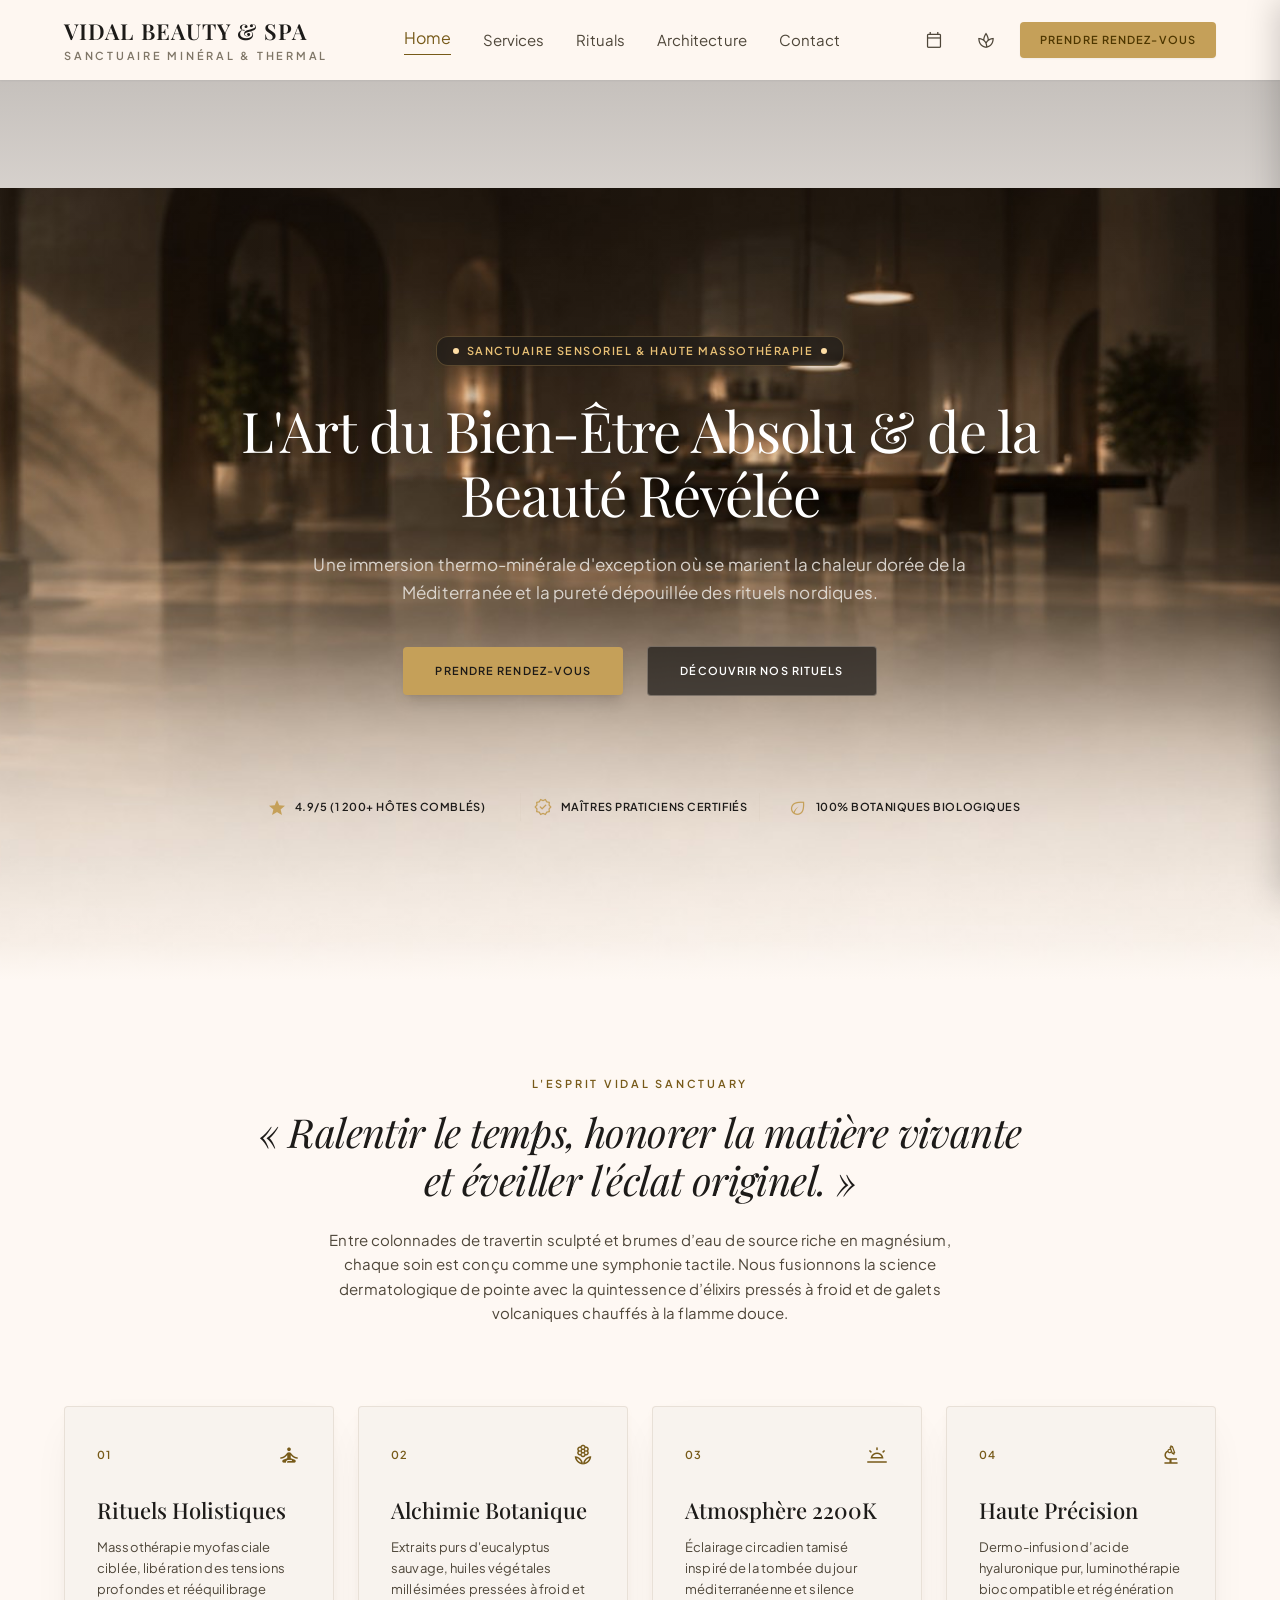
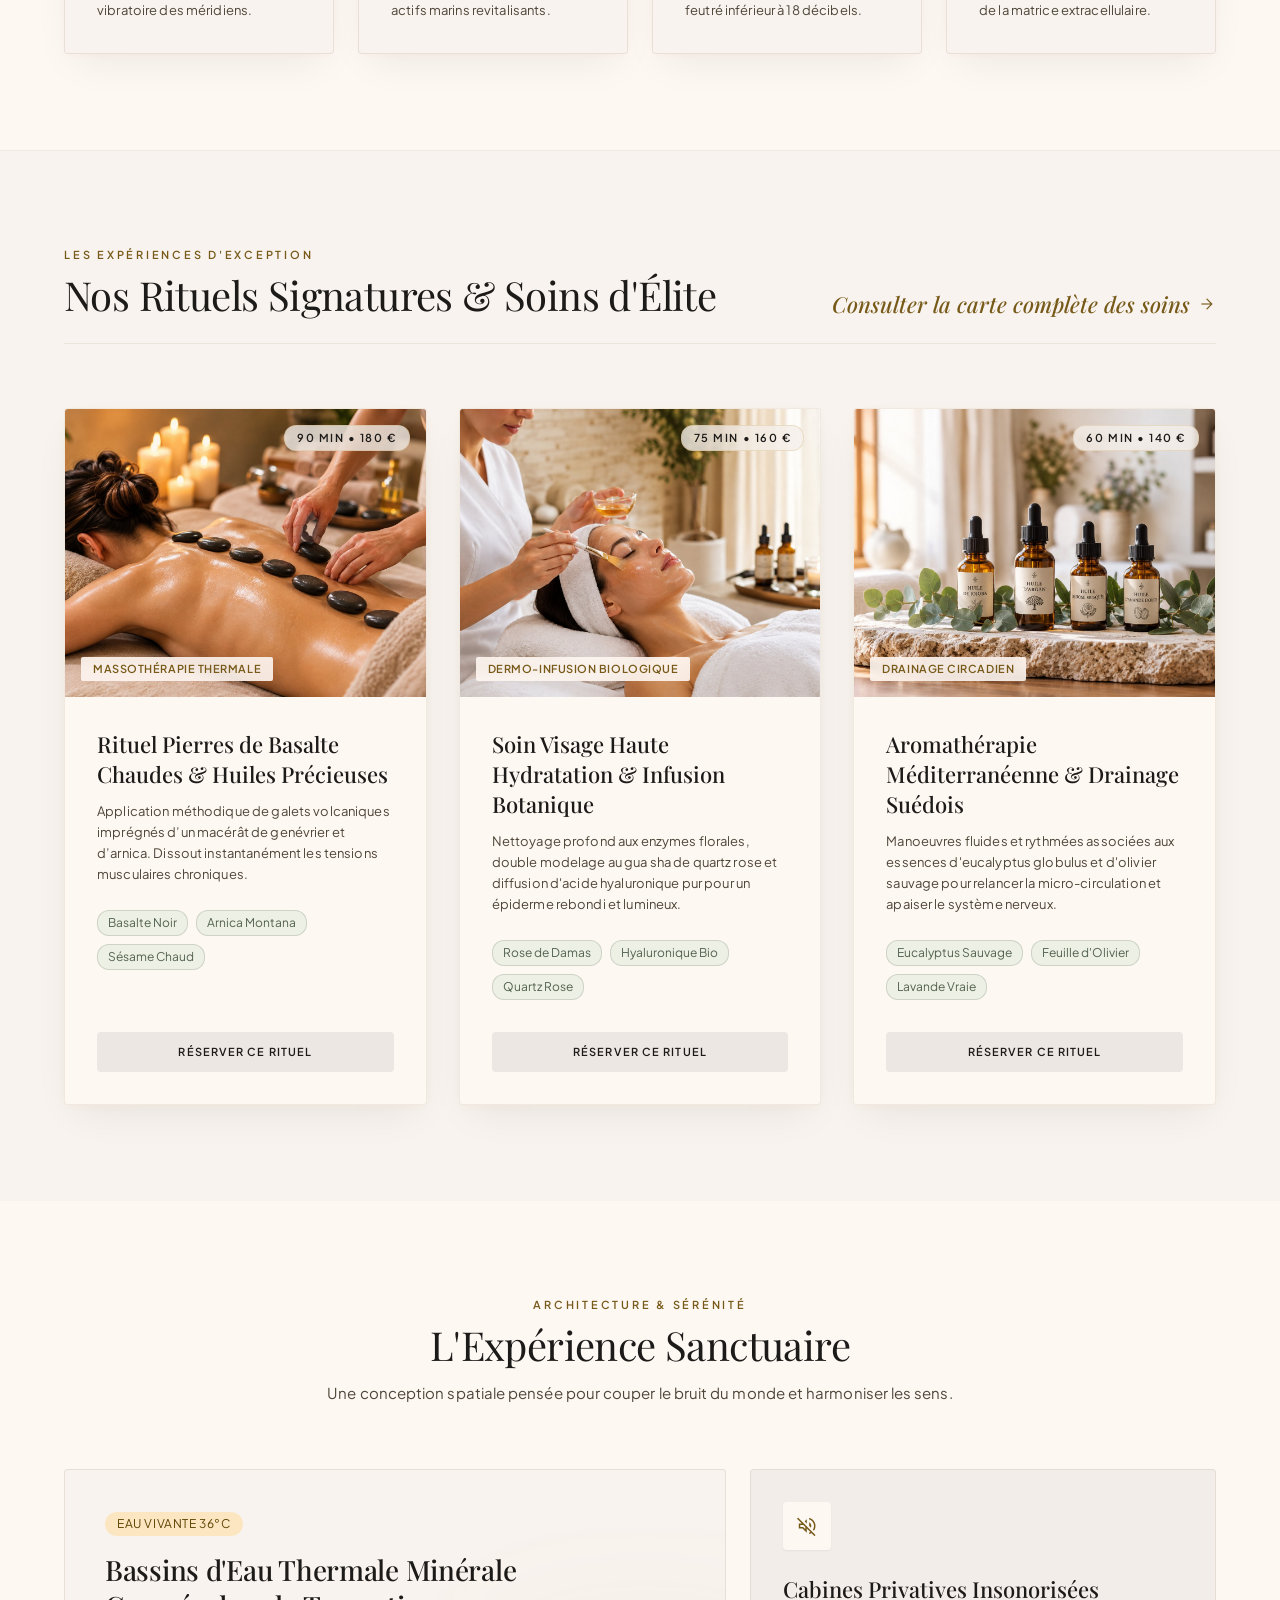
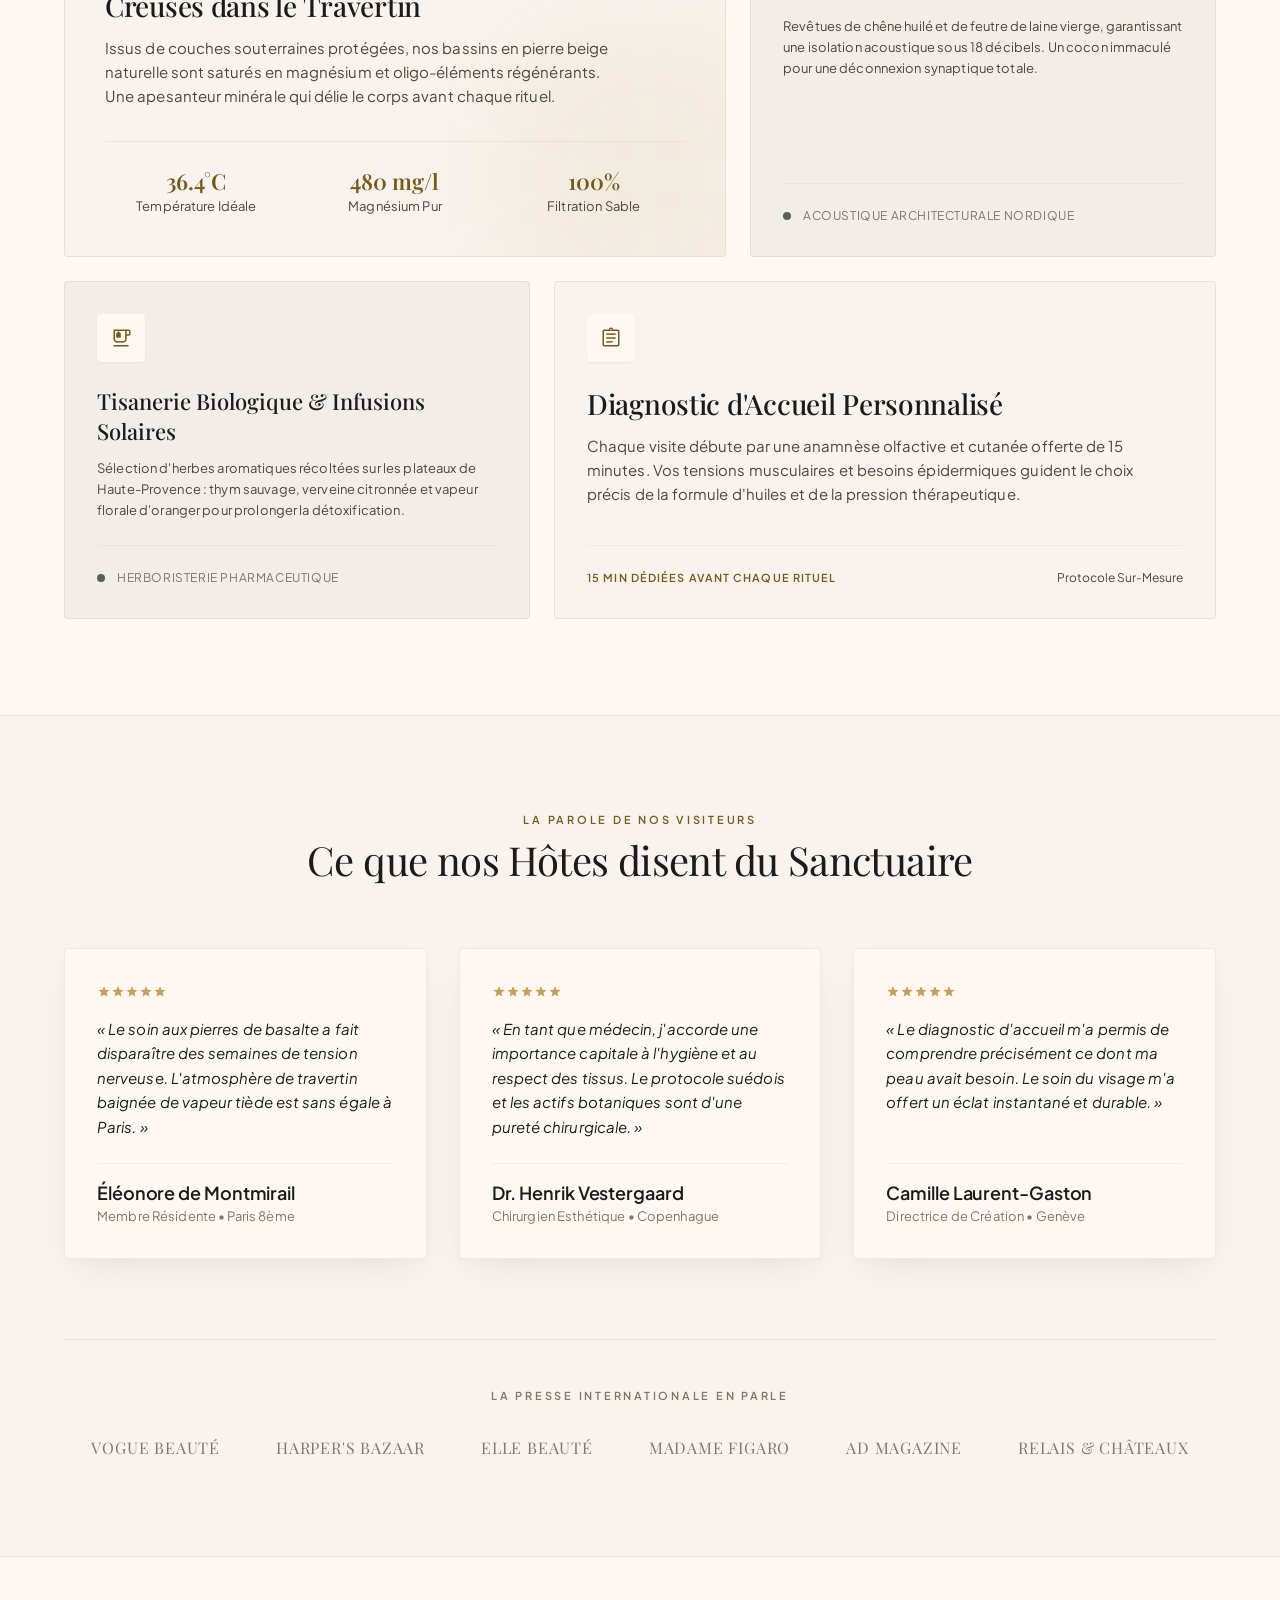
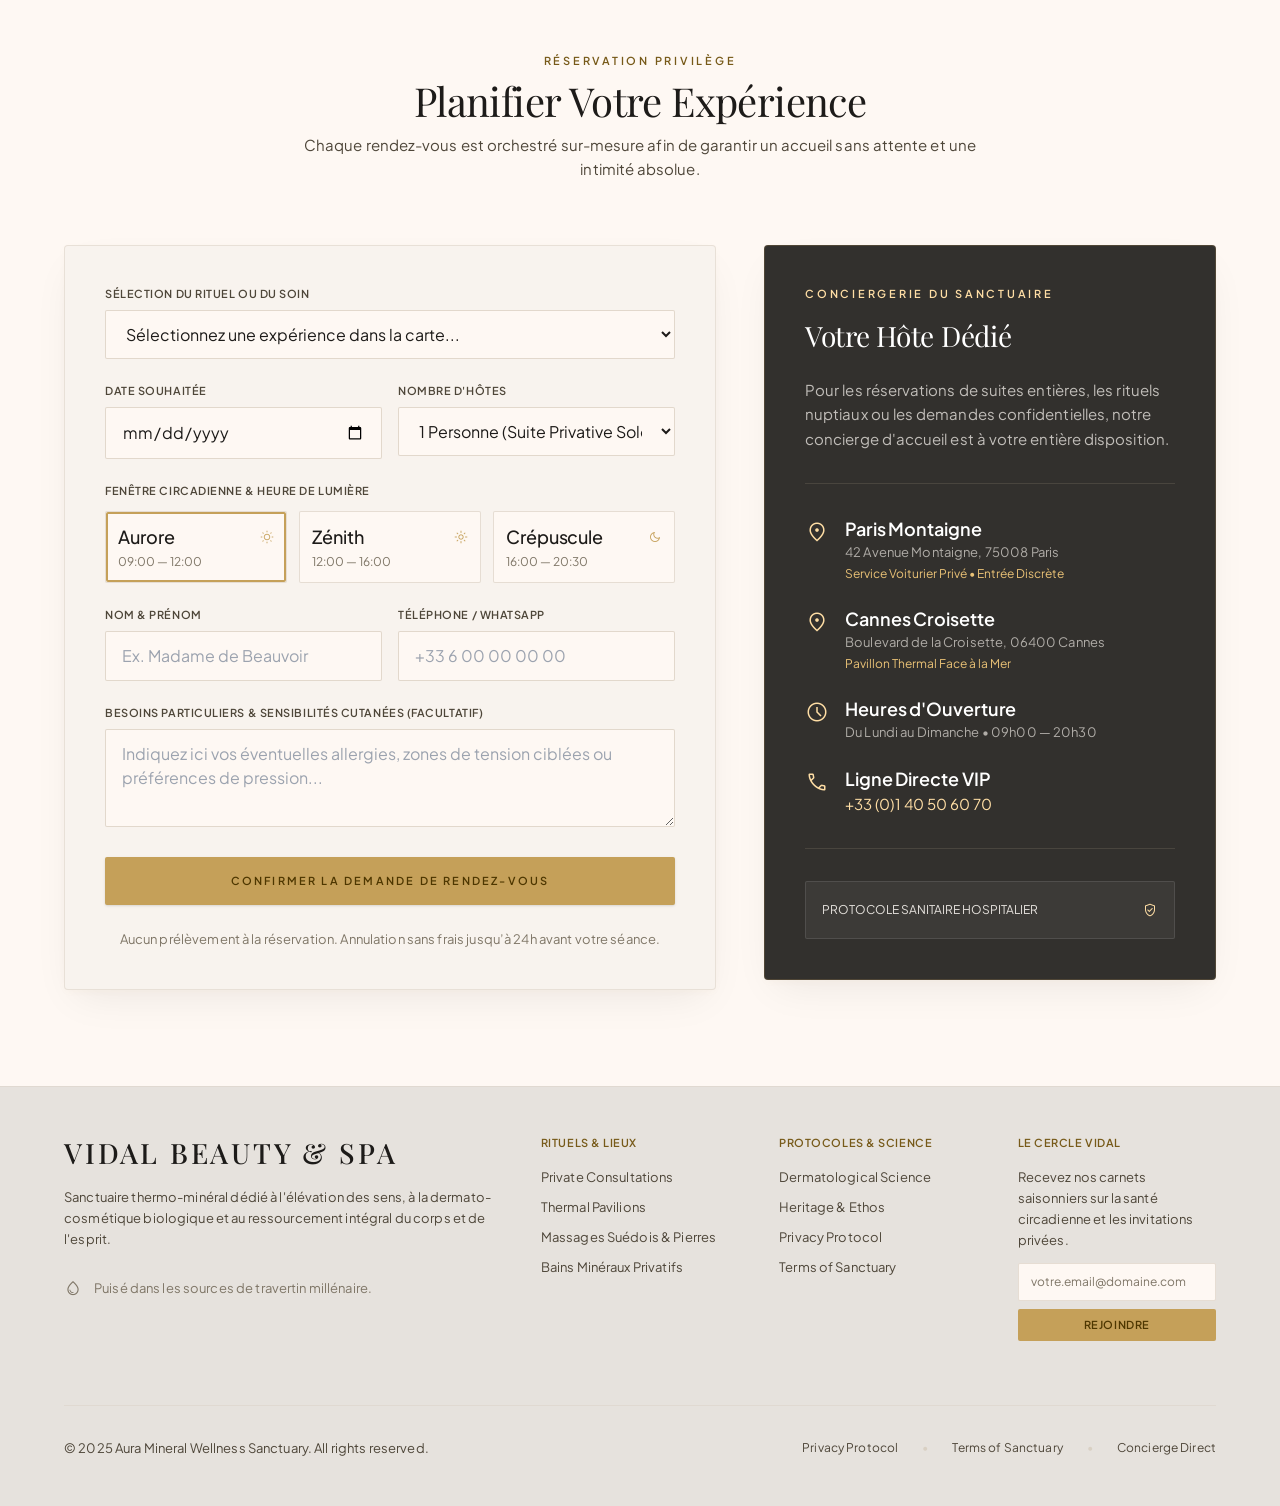
==== index.html @ 0fb448b3 "Fix mobile menu transparent background by unconstraining drawer and backdrop from header Co-authored" ====
<!DOCTYPE html>

<html class="scroll-smooth" lang="fr"><head>
<meta charset="utf-8"/>
<meta content="width=device-width, initial-scale=1.0" name="viewport"/>
<title>Vidal Beauty &amp; Spa | Sanctuaire Minéral &amp; Thermal</title>
<!-- Google Fonts: Playfair Display & Plus Jakarta Sans -->
<link href="https://fonts.googleapis.com" rel="preconnect"/>
<link crossorigin="" href="https://fonts.gstatic.com" rel="preconnect"/>
<link href="https://fonts.googleapis.com/css2?family=Playfair+Display:ital,wght@0,400;0,500;0,600;0,700;1,400;1,500&amp;family=Plus+Jakarta+Sans:wght@300;400;500;600;700&amp;display=swap" rel="stylesheet"/>
<!-- Material Symbols Outlined -->
<link href="https://fonts.googleapis.com/css2?family=Material+Symbols+Outlined:wght,FILL@100..700,0..1&amp;display=swap" rel="stylesheet"/>
<link href="https://fonts.googleapis.com/css2?family=Material+Symbols+Outlined:wght,FILL@100..700,0..1&amp;display=swap" rel="stylesheet"/>
<!-- Tailwind CSS with plugins -->


<style>
    .material-symbols-outlined {
      font-variation-settings: 'FILL' 0, 'wght' 300, 'GRAD' 0, 'opsz' 24;
      display: inline-block;
      vertical-align: middle;
      line-height: 1;
    }
    .frosted-glass {
      background: rgba(245, 240, 235, 0.78);
      backdrop-filter: blur(16px);
      -webkit-backdrop-filter: blur(16px);
      border: 1px solid rgba(197, 160, 89, 0.25);
    }
    .frosted-glass-dark {
      background: rgba(30, 27, 24, 0.72);
      backdrop-filter: blur(18px);
      -webkit-backdrop-filter: blur(18px);
      border: 1px solid rgba(197, 160, 89, 0.22);
    }
    .ambient-halo {
      box-shadow: 0 16px 40px -12px rgba(28, 25, 23, 0.08), 0 2px 8px -2px rgba(197, 160, 89, 0.06);
    }
    .brass-inset {
      box-shadow: inset 0 1px 0 0 rgba(255, 255, 255, 0.6);
    }
      
      
  
    /* Mobile Drawer & Backdrop */
    #menuBackdrop {
      display: none;
      position: fixed;
      top: 0;
      left: 0;
      width: 100vw;
      height: 100vh;
      height: 100dvh;
      background-color: rgba(255, 255, 255, 0.85) !important;
      backdrop-filter: blur(6px);
      -webkit-backdrop-filter: blur(6px);
      z-index: 9998;
      opacity: 0;
      transition: opacity 0.3s ease;
      pointer-events: none;
    }
    #menuBackdrop.active {
      opacity: 1;
      pointer-events: auto;
    }
    #menuDrawer {
      display: flex;
      flex-direction: column;
      position: fixed;
      top: 0;
      right: 0;
      width: 70vw;
      min-width: 260px;
      max-width: 340px;
      height: 100vh;
      height: 100dvh;
      background-color: #ffffff !important;
      background: #ffffff !important;
      z-index: 9999;
      box-shadow: -4px 0 30px rgba(0, 0, 0, 0.18);
      transform: translateX(100%);
      transition: transform 0.3s cubic-bezier(0.16, 1, 0.3, 1);
      overflow-y: auto;
      -webkit-overflow-scrolling: touch;
    }
    #menuDrawer.active {
      transform: translateX(0);
    }
    @media (max-width: 767px) {
      .mobile-only-menu {
        display: inline-flex !important;
      }
      header {
        background-color: #ffffff !important;
        background: #ffffff !important;
      }
    }
    @media (min-width: 768px) {
      .mobile-only-menu {
        display: none !important;
      }
      .hero-shift {
        transform: translateY(12%) scale(1.12);
        transform-origin: center top;
      }
    }

</style>
<link rel="stylesheet" href="styles.css">
<link rel="icon" type="image/svg+xml" href="favicon.svg">
<link rel="shortcut icon" href="favicon.ico">
</head>
<body class="bg-background text-on-surface antialiased font-body-md selection:bg-primary-container selection:text-on-primary-container">
<!-- ========================================================
       TOP NAVIGATION BAR (FLOATING GLASS HEADER)
  ======================================================== -->
<header class="relative w-full z-50 transition-all duration-300 backdrop-blur-md bg-surface/80 dark:bg-inverse-surface/80 shadow-sm">
<div class="flex justify-between items-center max-w-7xl mx-auto px-margin-mobile md:px-margin-tablet lg:px-margin py-space-md">


<!-- Brand Logo Anchor -->
<a class="flex flex-col group text-left" href="index.html">
<span class="font-headline-sm text-headline-sm tracking-wider uppercase text-on-surface dark:text-inverse-on-surface font-semibold group-hover:text-primary transition-colors">
          VIDAL BEAUTY &amp; SPA
        </span>
<span class="font-label-caps text-label-caps tracking-[0.25em] text-outline text-[9px] uppercase mt-0.5">
          SANCTUAIRE MINÉRAL &amp; THERMAL
        </span>
</a>
<!-- Desktop Navigation Links -->
<nav class="hidden md:flex items-center space-x-8">
<a class="text-primary dark:text-primary-fixed-dim border-b border-primary dark:border-primary-fixed-dim pb-1 font-title-md transition-colors duration-200" href="index.html">
          Home
        </a>
<a class="text-on-surface-variant dark:text-surface-variant hover:text-primary dark:hover:text-primary-fixed-dim font-body-md text-body-md transition-colors duration-200" href="services.html">
          Services
        </a>
<a class="text-on-surface-variant dark:text-surface-variant hover:text-primary dark:hover:text-primary-fixed-dim font-body-md text-body-md transition-colors duration-200" href="#rituels">
          Rituals
        </a>
<a class="text-on-surface-variant dark:text-surface-variant hover:text-primary dark:hover:text-primary-fixed-dim font-body-md text-body-md transition-colors duration-200" href="#architecture">
          Architecture
        </a>
<a class="text-on-surface-variant dark:text-surface-variant hover:text-primary dark:hover:text-primary-fixed-dim font-body-md text-body-md transition-colors duration-200" href="contact.html">
          Contact
        </a>
</nav>
<!-- Trailing Action Icons & Primary CTA -->
<div class="flex items-center space-x-4">
<a aria-label="Calendrier des disponibilités" class="hidden sm:inline-flex items-center justify-center p-2 rounded-lg text-on-surface-variant hover:text-primary hover:bg-surface-variant/50 transition-colors" href="#booking">
<span class="material-symbols-outlined text-[20px]">calendar_today</span>
</a>
<a aria-label="Nos soins de spa" class="hidden sm:inline-flex items-center justify-center p-2 rounded-lg text-on-surface-variant hover:text-primary hover:bg-surface-variant/50 transition-colors" href="#rituels">
<span class="material-symbols-outlined text-[20px]">spa</span>
</a>
<button id="menuBtn" type="button" class="mobile-only-menu inline-flex items-center justify-center p-2 rounded-lg text-primary hover:bg-stone-100 transition-colors cursor-pointer" aria-label="Ouvrir le menu">
  <svg xmlns="http://www.w3.org/2000/svg" width="24" height="24" viewBox="0 0 24 24" fill="none" stroke="currentColor" stroke-width="2" stroke-linecap="round" stroke-linejoin="round"><line x1="3" y1="12" x2="21" y2="12"/><line x1="3" y1="6" x2="21" y2="6"/><line x1="3" y1="18" x2="21" y2="18"/></svg>
</button>
  <a class="hidden sm:inline-flex items-center justify-center bg-primary-container hover:bg-[#b89045] text-on-primary-container font-label-caps text-label-caps px-5 py-2.5 rounded-lg transition-all duration-300 shadow-sm hover:shadow hover:scale-[1.01] tracking-widest uppercase" href="#booking">
          PRENDRE RENDEZ-VOUS
        </a>
</div>
</div>
<!-- Mobile Navigation -->

</header>
<!-- ========================================================
       HERO SECTION (FULL BLEED / 100vh / TRAVERTINE SANCTUARY)
  ======================================================== -->
<section class="relative w-full min-h-screen flex items-center justify-center overflow-hidden pt-24 pb-16">
<!-- Hero Background Image Asset -->
<div class="absolute inset-0 z-0">
<img alt="Sanctuaire thermal minéral Vidal Beauty &amp; Spa avec bain de travertin baigné de vapeur et table de massage" class="w-full h-full object-cover transition-transform duration-1000 ease-out hero-shift" src="./assets/hero.jpg"/>
<!-- Deep warm editorial vignette & atmosphere overlay -->
<div class="absolute inset-0" style="background-image: linear-gradient(to bottom, rgba(29,27,25,0.25) 0%, rgba(29,27,25,0.08) 28%, rgba(29,27,25,0) 48%);"></div>
<div class="absolute inset-0" style="background-image: linear-gradient(to top, #fef8f3 0%, rgba(254,248,243,0.30) 4%, rgba(254,248,243,0) 14%);"></div>
</div>
<!-- Centered Hero Content -->
<div class="relative z-10 max-w-5xl mx-auto px-margin-mobile md:px-margin-tablet text-center text-inverse-on-surface mt-10 md:mt-16">
<!-- Curated Pill Badge -->
<div class="inline-flex items-center gap-2 px-4 py-1.5 rounded-full frosted-glass-dark border border-primary-container/30 mb-8 animate-fade-in shadow-sm">
<span class="w-1.5 h-1.5 rounded-full bg-primary-fixed animate-pulse"></span>
<span class="font-label-caps text-label-caps tracking-[0.22em] text-primary-fixed-dim uppercase text-[10px] md:text-label-caps">
          SANCTUAIRE SENSORIEL &amp; HAUTE MASSOTHÉRAPIE
        </span>
<span class="w-1.5 h-1.5 rounded-full bg-primary-fixed animate-pulse"></span>
</div>
<!-- Headline in high-contrast editorial serif -->
<h1 class="font-display-hero-mobile md:font-display-hero text-display-hero-mobile md:text-display-hero text-surface-container-lowest font-normal tracking-tight max-w-4xl mx-auto mb-6 leading-tight drop-shadow-sm">
        L'Art du Bien-Être Absolu &amp; de la Beauté Révélée
      </h1>
<!-- Refined Subtitle -->
<p class="font-body-md md:font-body-lg text-body-md md:text-body-lg text-surface-variant/90 max-w-2xl mx-auto mb-10 font-light leading-relaxed">
        Une immersion thermo-minérale d'exception où se marient la chaleur dorée de la Méditerranée et la pureté dépouillée des rituels nordiques.
      </p>
<!-- Dual Action Triggers -->
<div class="flex flex-col sm:flex-row items-center justify-center gap-4 sm:gap-6 mb-16">
<a class="w-full sm:w-auto inline-flex items-center justify-center bg-primary-container hover:bg-[#b89045] text-[#1c1917] font-label-caps text-label-caps px-8 py-4 rounded-lg tracking-widest uppercase transition-all duration-300 shadow-lg hover:shadow-xl hover:-translate-y-0.5" href="#booking">
          PRENDRE RENDEZ-VOUS
        </a>
<a class="w-full sm:w-auto inline-flex items-center justify-center frosted-glass-dark hover:bg-surface/20 text-surface-container-lowest font-label-caps text-label-caps px-8 py-4 rounded-lg tracking-widest uppercase border border-outline-variant/40 hover:border-primary-fixed-dim transition-all duration-300 backdrop-blur-md" href="#rituels">
          DÉCOUVRIR NOS RITUELS
        </a>
</div>
<!-- Trust / Prestige Accolades Row -->
<div class="pt-8 border-t border-outline-variant/20 max-w-3xl mx-auto grid grid-cols-1 md:grid-cols-3 gap-6 text-center">
<div class="flex items-center justify-center gap-2">
<span class="material-symbols-outlined text-primary-container text-xl" style="font-variation-settings: 'FILL' 1;">star</span>
<span class="font-label-caps text-label-caps text-on-surface tracking-wider">
            4.9/5 (1 200+ HÔTES COMBLÉS)
          </span>
</div>
<div class="flex items-center justify-center gap-2 border-y md:border-y-0 md:border-x border-outline-variant/20 py-2 md:py-0">
<span class="material-symbols-outlined text-primary-container text-xl">verified</span>
<span class="font-label-caps text-label-caps text-on-surface tracking-wider">
            MAÎTRES PRATICIENS CERTIFIÉS
          </span>
</div>
<div class="flex items-center justify-center gap-2">
<span class="material-symbols-outlined text-primary-container text-xl">eco</span>
<span class="font-label-caps text-label-caps text-on-surface tracking-wider">
            100% BOTANIQUES BIOLOGIQUES
          </span>
</div>
</div>
</div>
</section>
<!-- ========================================================
       SECTION 1: NARRATIVE & ARCHITECTURAL PILLARS
  ======================================================== -->
<section class="py-24 bg-surface relative z-10 border-b border-outline-variant/30">
<div class="max-w-7xl mx-auto px-margin-mobile md:px-margin-tablet lg:px-margin">
<!-- Philosophy Statement -->
<div class="max-w-3xl mx-auto text-center mb-20">
<span class="font-label-caps text-label-caps text-primary tracking-[0.25em] uppercase mb-4 block">
          L'ESPRIT VIDAL SANCTUARY
        </span>
<blockquote class="font-headline-md md:font-headline-lg text-headline-md md:text-headline-lg text-on-surface font-normal italic mb-6 leading-snug">
          « Ralentir le temps, honorer la matière vivante et éveiller l'éclat originel. »
        </blockquote>
<p class="font-body-md text-body-md text-on-surface-variant max-w-2xl mx-auto leading-relaxed">
          Entre colonnades de travertin sculpté et brumes d’eau de source riche en magnésium, chaque soin est conçu comme une symphonie tactile. Nous fusionnons la science dermatologique de pointe avec la quintessence d’élixirs pressés à froid et de galets volcaniques chauffés à la flamme douce.
        </p>
</div>
<!-- 4 Architectural Value Pillar Cards -->
<div class="grid grid-cols-1 md:grid-cols-2 lg:grid-cols-4 gap-6">
<!-- Pillar 01 -->
<div class="bg-surface-container-low p-8 rounded-lg border border-outline-variant/40 hover:border-primary-container/60 transition-all duration-300 ambient-halo">
<div class="flex items-center justify-between mb-6">
<span class="font-label-caps text-label-caps text-primary font-semibold tracking-widest">01</span>
<span class="material-symbols-outlined text-primary text-2xl">self_improvement</span>
</div>
<h3 class="font-headline-sm text-headline-sm text-on-surface mb-3 font-medium">
            Rituels Holistiques
          </h3>
<p class="font-body-sm text-body-sm text-on-surface-variant leading-relaxed">
            Massothérapie myofasciale ciblée, libération des tensions profondes et rééquilibrage vibratoire des méridiens.
          </p>
</div>
<!-- Pillar 02 -->
<div class="bg-surface-container-low p-8 rounded-lg border border-outline-variant/40 hover:border-primary-container/60 transition-all duration-300 ambient-halo">
<div class="flex items-center justify-between mb-6">
<span class="font-label-caps text-label-caps text-primary font-semibold tracking-widest">02</span>
<span class="material-symbols-outlined text-primary text-2xl">local_florist</span>
</div>
<h3 class="font-headline-sm text-headline-sm text-on-surface mb-3 font-medium">
            Alchimie Botanique
          </h3>
<p class="font-body-sm text-body-sm text-on-surface-variant leading-relaxed">
            Extraits purs d'eucalyptus sauvage, huiles végétales millésimées pressées à froid et actifs marins revitalisants.
          </p>
</div>
<!-- Pillar 03 -->
<div class="bg-surface-container-low p-8 rounded-lg border border-outline-variant/40 hover:border-primary-container/60 transition-all duration-300 ambient-halo">
<div class="flex items-center justify-between mb-6">
<span class="font-label-caps text-label-caps text-primary font-semibold tracking-widest">03</span>
<span class="material-symbols-outlined text-primary text-2xl">wb_twilight</span>
</div>
<h3 class="font-headline-sm text-headline-sm text-on-surface mb-3 font-medium">
            Atmosphère 2200K
          </h3>
<p class="font-body-sm text-body-sm text-on-surface-variant leading-relaxed">
            Éclairage circadien tamisé inspiré de la tombée du jour méditerranéenne et silence feutré inférieur à 18 décibels.
          </p>
</div>
<!-- Pillar 04 -->
<div class="bg-surface-container-low p-8 rounded-lg border border-outline-variant/40 hover:border-primary-container/60 transition-all duration-300 ambient-halo">
<div class="flex items-center justify-between mb-6">
<span class="font-label-caps text-label-caps text-primary font-semibold tracking-widest">04</span>
<span class="material-symbols-outlined text-primary text-2xl">biotech</span>
</div>
<h3 class="font-headline-sm text-headline-sm text-on-surface mb-3 font-medium">
            Haute Précision
          </h3>
<p class="font-body-sm text-body-sm text-on-surface-variant leading-relaxed">
            Dermo-infusion d’acide hyaluronique pur, luminothérapie biocompatible et régénération de la matrice extracellulaire.
          </p>
</div>
</div>
</div>
</section>
<!-- ========================================================
       SECTION 2: SIGNATURE OFFERINGS SHOWCASE (3 CARDS)
  ======================================================== -->
<section class="py-24 bg-surface-container-low relative" id="rituels">
<div class="max-w-7xl mx-auto px-margin-mobile md:px-margin-tablet lg:px-margin">
<!-- Section Header with Editorial Flair -->
<div class="flex flex-col md:flex-row md:items-end justify-between mb-16 pb-6 border-b border-outline-variant/30">
<div>
<span class="font-label-caps text-label-caps text-primary tracking-[0.25em] uppercase mb-2 block">
            LES EXPÉRIENCES D'EXCEPTION
          </span>
<h2 class="font-headline-lg-mobile md:font-headline-lg text-headline-lg-mobile md:text-headline-lg text-on-surface font-normal">
            Nos Rituels Signatures &amp; Soins d'Élite
          </h2>
</div>
<div class="mt-4 md:mt-0">
<a class="inline-flex items-center gap-2 font-headline-sm text-headline-sm italic text-primary hover:text-on-primary-fixed-variant transition-colors group" href="services.html">
<span>Consulter la carte complète des soins</span>
<span class="material-symbols-outlined text-lg group-hover:translate-x-1 transition-transform">arrow_forward</span>
</a>
</div>
</div>
<!-- 3 Elegant Treatment Cards Grid -->
<div class="grid grid-cols-1 lg:grid-cols-3 gap-8">
<!-- Card 1: Basalt Stones Ritual -->
<article class="bg-surface rounded-lg overflow-hidden border border-outline-variant/30 hover:border-primary-container/60 transition-all duration-300 group ambient-halo flex flex-col">
<div class="relative h-72 overflow-hidden">
<img alt="Massage thérapeutique aux pierres chaudes de basalte posées le long de la colonne vertébrale" class="w-full h-full object-cover group-hover:scale-105 transition-transform duration-700" src="./assets/stones_6f4969cb.jpg"/>
<div class="absolute top-4 right-4 frosted-glass px-3 py-1 rounded-full text-on-surface text-label-caps font-label-caps">
              90 MIN • 180 €
            </div>
<div class="absolute bottom-4 left-4 bg-surface/90 backdrop-blur-sm px-3 py-1 rounded text-primary text-label-caps font-label-caps tracking-wider uppercase">
              MASSOTHÉRAPIE THERMALE
            </div>
</div>
<div class="p-8 flex-1 flex flex-col justify-between">
<div>
<h3 class="font-headline-sm text-headline-sm text-on-surface mb-3 group-hover:text-primary transition-colors">
                Rituel Pierres de Basalte Chaudes &amp; Huiles Précieuses
              </h3>
<p class="font-body-sm text-body-sm text-on-surface-variant mb-6 leading-relaxed">
                Application méthodique de galets volcaniques imprégnés d’un macérât de genévrier et d’arnica. Dissout instantanément les tensions musculaires chroniques.
              </p>
<!-- Botanical Ingredients Tags -->
<div class="flex flex-wrap gap-2 mb-8">
<span class="text-xs px-2.5 py-1 rounded-full bg-secondary-container/40 text-secondary border border-secondary/20">
                  Basalte Noir
                </span>
<span class="text-xs px-2.5 py-1 rounded-full bg-secondary-container/40 text-secondary border border-secondary/20">
                  Arnica Montana
                </span>
<span class="text-xs px-2.5 py-1 rounded-full bg-secondary-container/40 text-secondary border border-secondary/20">
                  Sésame Chaud
                </span>
</div>
</div>
<a class="w-full text-center py-3 px-4 rounded-lg bg-surface-container-high hover:bg-primary-container hover:text-on-primary-container text-on-surface font-label-caps text-label-caps tracking-widest uppercase transition-all duration-200" href="#booking">
              RÉSERVER CE RITUEL
            </a>
</div>
</article>
<!-- Card 2: Botanical Facial -->
<article class="bg-surface rounded-lg overflow-hidden border border-outline-variant/30 hover:border-primary-container/60 transition-all duration-300 group ambient-halo flex flex-col">
<div class="relative h-72 overflow-hidden">
<img alt="Soin du visage haute hydratation avec application d'élixir botanique à la pipette en cabine de soin" class="w-full h-full object-cover group-hover:scale-105 transition-transform duration-700" src="./assets/massage_cf6fe799.jpg"/>
<div class="absolute top-4 right-4 frosted-glass px-3 py-1 rounded-full text-on-surface text-label-caps font-label-caps">
              75 MIN • 160 €
            </div>
<div class="absolute bottom-4 left-4 bg-surface/90 backdrop-blur-sm px-3 py-1 rounded text-primary text-label-caps font-label-caps tracking-wider uppercase">
              DERMO-INFUSION BIOLOGIQUE
            </div>
</div>
<div class="p-8 flex-1 flex flex-col justify-between">
<div>
<h3 class="font-headline-sm text-headline-sm text-on-surface mb-3 group-hover:text-primary transition-colors">
                Soin Visage Haute Hydratation &amp; Infusion Botanique
              </h3>
<p class="font-body-sm text-body-sm text-on-surface-variant mb-6 leading-relaxed">
                Nettoyage profond aux enzymes florales, double modelage au gua sha de quartz rose et diffusion d'acide hyaluronique pur pour un épiderme rebondi et lumineux.
              </p>
<!-- Botanical Ingredients Tags -->
<div class="flex flex-wrap gap-2 mb-8">
<span class="text-xs px-2.5 py-1 rounded-full bg-secondary-container/40 text-secondary border border-secondary/20">
                  Rose de Damas
                </span>
<span class="text-xs px-2.5 py-1 rounded-full bg-secondary-container/40 text-secondary border border-secondary/20">
                  Hyaluronique Bio
                </span>
<span class="text-xs px-2.5 py-1 rounded-full bg-secondary-container/40 text-secondary border border-secondary/20">
                  Quartz Rose
                </span>
</div>
</div>
<a class="w-full text-center py-3 px-4 rounded-lg bg-surface-container-high hover:bg-primary-container hover:text-on-primary-container text-on-surface font-label-caps text-label-caps tracking-widest uppercase transition-all duration-200" href="#booking">
              RÉSERVER CE RITUEL
            </a>
</div>
</article>
<!-- Card 3: Aromatherapy Swedish -->
<article class="bg-surface rounded-lg overflow-hidden border border-outline-variant/30 hover:border-primary-container/60 transition-all duration-300 group ambient-halo flex flex-col">
<div class="relative h-72 overflow-hidden">
<img alt="Flacons en verre ambré d'élixirs d'olive et d'eucalyptus sauvage posés sur un bloc de travertin brut" class="w-full h-full object-cover group-hover:scale-105 transition-transform duration-700" src="./assets/oil_elixir.jpg"/>
<div class="absolute top-4 right-4 frosted-glass px-3 py-1 rounded-full text-on-surface text-label-caps font-label-caps">
              60 MIN • 140 €
            </div>
<div class="absolute bottom-4 left-4 bg-surface/90 backdrop-blur-sm px-3 py-1 rounded text-primary text-label-caps font-label-caps tracking-wider uppercase">
              DRAINAGE CIRCADIEN
            </div>
</div>
<div class="p-8 flex-1 flex flex-col justify-between">
<div>
<h3 class="font-headline-sm text-headline-sm text-on-surface mb-3 group-hover:text-primary transition-colors">
                Aromathérapie Méditerranéenne &amp; Drainage Suédois
              </h3>
<p class="font-body-sm text-body-sm text-on-surface-variant mb-6 leading-relaxed">
                Manoeuvres fluides et rythmées associées aux essences d'eucalyptus globulus et d'olivier sauvage pour relancer la micro-circulation et apaiser le système nerveux.
              </p>
<!-- Botanical Ingredients Tags -->
<div class="flex flex-wrap gap-2 mb-8">
<span class="text-xs px-2.5 py-1 rounded-full bg-secondary-container/40 text-secondary border border-secondary/20">
                  Eucalyptus Sauvage
                </span>
<span class="text-xs px-2.5 py-1 rounded-full bg-secondary-container/40 text-secondary border border-secondary/20">
                  Feuille d'Olivier
                </span>
<span class="text-xs px-2.5 py-1 rounded-full bg-secondary-container/40 text-secondary border border-secondary/20">
                  Lavande Vraie
                </span>
</div>
</div>
<a class="w-full text-center py-3 px-4 rounded-lg bg-surface-container-high hover:bg-primary-container hover:text-on-primary-container text-on-surface font-label-caps text-label-caps tracking-widest uppercase transition-all duration-200" href="#booking">
              RÉSERVER CE RITUEL
            </a>
</div>
</article>
</div>
</div>
</section>
<!-- ========================================================
       SECTION 3: EXPERIENTIAL SANCTUARY BENTO GRID
  ======================================================== -->
<section class="py-24 bg-surface relative" id="architecture">
<div class="max-w-7xl mx-auto px-margin-mobile md:px-margin-tablet lg:px-margin">
<div class="text-center max-w-3xl mx-auto mb-16">
<span class="font-label-caps text-label-caps text-primary tracking-[0.25em] uppercase mb-2 block">
          ARCHITECTURE &amp; SÉRÉNITÉ
        </span>
<h2 class="font-headline-lg-mobile md:font-headline-lg text-headline-lg-mobile md:text-headline-lg text-on-surface font-normal">
          L'Expérience Sanctuaire
        </h2>
<p class="font-body-md text-body-md text-on-surface-variant mt-3">
          Une conception spatiale pensée pour couper le bruit du monde et harmoniser les sens.
        </p>
</div>
<!-- Bento Grid Container -->
<div class="grid grid-cols-1 md:grid-cols-12 gap-6">
<!-- Large Featured Tile: Thermal Mineral Pools (Col 7) -->
<div class="md:col-span-7 bg-surface-container-low rounded-lg border border-outline-variant/40 p-8 md:p-10 flex flex-col justify-between relative overflow-hidden group">
<div class="relative z-10 max-w-lg mb-8">
<span class="text-xs px-3 py-1 rounded-full bg-primary-fixed/60 text-on-primary-fixed-variant font-label-caps uppercase tracking-wider mb-4 inline-block">
              Eau Vivante 36°C
            </span>
<h3 class="font-headline-md text-headline-md text-on-surface font-medium mb-3">
              Bassins d'Eau Thermale Minérale Creusés dans le Travertin
            </h3>
<p class="font-body-md text-body-md text-on-surface-variant leading-relaxed">
              Issus de couches souterraines protégées, nos bassins en pierre beige naturelle sont saturés en magnésium et oligo-éléments régénérants. Une apesanteur minérale qui délie le corps avant chaque rituel.
            </p>
</div>
<div class="relative z-10 grid grid-cols-3 gap-4 pt-6 border-t border-outline-variant/30 text-center">
<div>
<p class="font-headline-sm text-headline-sm text-primary font-semibold">36.4°C</p>
<p class="font-body-sm text-body-sm text-on-surface-variant">Température Idéale</p>
</div>
<div>
<p class="font-headline-sm text-headline-sm text-primary font-semibold">480 mg/l</p>
<p class="font-body-sm text-body-sm text-on-surface-variant">Magnésium Pur</p>
</div>
<div>
<p class="font-headline-sm text-headline-sm text-primary font-semibold">100%</p>
<p class="font-body-sm text-body-sm text-on-surface-variant">Filtration Sable</p>
</div>
</div>
<div class="absolute -right-12 -bottom-12 w-64 h-64 bg-primary-container/10 rounded-full blur-3xl pointer-events-none"></div>
</div>
<!-- Tile: Soundproof Private Suites (Col 5) -->
<div class="md:col-span-5 bg-surface-container rounded-lg border border-outline-variant/40 p-8 flex flex-col justify-between group hover:border-primary-container/50 transition-colors">
<div>
<div class="w-12 h-12 rounded-lg bg-surface flex items-center justify-center text-primary mb-6 shadow-sm">
<span class="material-symbols-outlined text-2xl">volume_off</span>
</div>
<h3 class="font-headline-sm text-headline-sm text-on-surface font-medium mb-3">
              Cabines Privatives Insonorisées
            </h3>
<p class="font-body-sm text-body-sm text-on-surface-variant leading-relaxed">
              Revêtues de chêne huilé et de feutre de laine vierge, garantissant une isolation acoustique sous 18 décibels. Un cocon immaculé pour une déconnexion synaptique totale.
            </p>
</div>
<div class="pt-6 mt-6 border-t border-outline-variant/20 flex items-center gap-3 text-xs text-outline font-label-caps tracking-wider">
<span class="w-2 h-2 rounded-full bg-secondary"></span>
            ACOUSTIQUE ARCHITECTURALE NORDIQUE
          </div>
</div>
<!-- Tile: Botanical Herbal Bar (Col 5) -->
<div class="md:col-span-5 bg-surface-container rounded-lg border border-outline-variant/40 p-8 flex flex-col justify-between group hover:border-primary-container/50 transition-colors">
<div>
<div class="w-12 h-12 rounded-lg bg-surface flex items-center justify-center text-primary mb-6 shadow-sm">
<span class="material-symbols-outlined text-2xl">emoji_food_beverage</span>
</div>
<h3 class="font-headline-sm text-headline-sm text-on-surface font-medium mb-3">
              Tisanerie Biologique &amp; Infusions Solaires
            </h3>
<p class="font-body-sm text-body-sm text-on-surface-variant leading-relaxed">
              Sélection d'herbes aromatiques récoltées sur les plateaux de Haute-Provence : thym sauvage, verveine citronnée et vapeur florale d'oranger pour prolonger la détoxification.
            </p>
</div>
<div class="pt-6 mt-6 border-t border-outline-variant/20 flex items-center gap-3 text-xs text-outline font-label-caps tracking-wider">
<span class="w-2 h-2 rounded-full bg-secondary"></span>
            HERBORISTERIE PHARMACEUTIQUE
          </div>
</div>
<!-- Tile: Personalized Welcome Diagnostic (Col 7) -->
<div class="md:col-span-7 bg-surface-container-low rounded-lg border border-outline-variant/40 p-8 flex flex-col justify-between relative overflow-hidden group">
<div class="max-w-xl">
<div class="w-12 h-12 rounded-lg bg-surface flex items-center justify-center text-primary mb-6 shadow-sm">
<span class="material-symbols-outlined text-2xl">assignment</span>
</div>
<h3 class="font-headline-md text-headline-md text-on-surface font-medium mb-3">
              Diagnostic d'Accueil Personnalisé
            </h3>
<p class="font-body-md text-body-md text-on-surface-variant leading-relaxed mb-4">
              Chaque visite débute par une anamnèse olfactive et cutanée offerte de 15 minutes. Vos tensions musculaires et besoins épidermiques guident le choix précis de la formule d'huiles et de la pression thérapeutique.
            </p>
</div>
<div class="pt-6 border-t border-outline-variant/20 flex items-center justify-between">
<span class="font-label-caps text-label-caps text-primary tracking-widest uppercase">
              15 MIN DÉDIÉES AVANT CHAQUE RITUEL
            </span>
<span class="text-xs text-on-surface-variant">Protocole Sur-Mesure</span>
</div>
</div>
</div>
</div>
</section>
<!-- ========================================================
       SECTION 4: TESTIMONIALS & PRESTIGE PRESS
  ======================================================== -->
<section class="py-24 bg-surface-container-low border-y border-outline-variant/30">
<div class="max-w-7xl mx-auto px-margin-mobile md:px-margin-tablet lg:px-margin">
<div class="text-center max-w-2xl mx-auto mb-16">
<span class="font-label-caps text-label-caps text-primary tracking-[0.25em] uppercase mb-2 block">
          LA PAROLE DE NOS VISITEURS
        </span>
<h2 class="font-headline-lg-mobile md:font-headline-lg text-headline-lg-mobile md:text-headline-lg text-on-surface font-normal">
          Ce que nos Hôtes disent du Sanctuaire
        </h2>
</div>
<!-- 3 Editorial Testimonial Cards -->
<div class="grid grid-cols-1 md:grid-cols-3 gap-8 mb-20">
<!-- Testimonial 1 -->
<div class="bg-surface p-8 rounded-lg border border-outline-variant/30 flex flex-col justify-between ambient-halo">
<div>
<div class="flex text-primary-container mb-4">
<span class="material-symbols-outlined text-sm" style="font-variation-settings: 'FILL' 1;">star</span>
<span class="material-symbols-outlined text-sm" style="font-variation-settings: 'FILL' 1;">star</span>
<span class="material-symbols-outlined text-sm" style="font-variation-settings: 'FILL' 1;">star</span>
<span class="material-symbols-outlined text-sm" style="font-variation-settings: 'FILL' 1;">star</span>
<span class="material-symbols-outlined text-sm" style="font-variation-settings: 'FILL' 1;">star</span>
</div>
<p class="font-body-md text-body-md text-on-surface italic mb-6 leading-relaxed">
              « Le soin aux pierres de basalte a fait disparaître des semaines de tension nerveuse. L'atmosphère de travertin baignée de vapeur tiède est sans égale à Paris. »
            </p>
</div>
<div class="border-t border-outline-variant/20 pt-4">
<h4 class="font-title-md text-title-md text-on-surface font-semibold">Éléonore de Montmirail</h4>
<p class="font-body-sm text-body-sm text-outline">Membre Résidente • Paris 8ème</p>
</div>
</div>
<!-- Testimonial 2 -->
<div class="bg-surface p-8 rounded-lg border border-outline-variant/30 flex flex-col justify-between ambient-halo">
<div>
<div class="flex text-primary-container mb-4">
<span class="material-symbols-outlined text-sm" style="font-variation-settings: 'FILL' 1;">star</span>
<span class="material-symbols-outlined text-sm" style="font-variation-settings: 'FILL' 1;">star</span>
<span class="material-symbols-outlined text-sm" style="font-variation-settings: 'FILL' 1;">star</span>
<span class="material-symbols-outlined text-sm" style="font-variation-settings: 'FILL' 1;">star</span>
<span class="material-symbols-outlined text-sm" style="font-variation-settings: 'FILL' 1;">star</span>
</div>
<p class="font-body-md text-body-md text-on-surface italic mb-6 leading-relaxed">
              « En tant que médecin, j'accorde une importance capitale à l'hygiène et au respect des tissus. Le protocole suédois et les actifs botaniques sont d'une pureté chirurgicale. »
            </p>
</div>
<div class="border-t border-outline-variant/20 pt-4">
<h4 class="font-title-md text-title-md text-on-surface font-semibold">Dr. Henrik Vestergaard</h4>
<p class="font-body-sm text-body-sm text-outline">Chirurgien Esthétique • Copenhague</p>
</div>
</div>
<!-- Testimonial 3 -->
<div class="bg-surface p-8 rounded-lg border border-outline-variant/30 flex flex-col justify-between ambient-halo">
<div>
<div class="flex text-primary-container mb-4">
<span class="material-symbols-outlined text-sm" style="font-variation-settings: 'FILL' 1;">star</span>
<span class="material-symbols-outlined text-sm" style="font-variation-settings: 'FILL' 1;">star</span>
<span class="material-symbols-outlined text-sm" style="font-variation-settings: 'FILL' 1;">star</span>
<span class="material-symbols-outlined text-sm" style="font-variation-settings: 'FILL' 1;">star</span>
<span class="material-symbols-outlined text-sm" style="font-variation-settings: 'FILL' 1;">star</span>
</div>
<p class="font-body-md text-body-md text-on-surface italic mb-6 leading-relaxed">
              « Le diagnostic d'accueil m'a permis de comprendre précisément ce dont ma peau avait besoin. Le soin du visage m'a offert un éclat instantané et durable. »
            </p>
</div>
<div class="border-t border-outline-variant/20 pt-4">
<h4 class="font-title-md text-title-md text-on-surface font-semibold">Camille Laurent-Gaston</h4>
<p class="font-body-sm text-body-sm text-outline">Directrice de Création • Genève</p>
</div>
</div>
</div>
<!-- Prestigious Press Accolades Banner -->
<div class="border-t border-outline-variant/30 pt-12">
<p class="text-center font-label-caps text-label-caps text-outline tracking-[0.25em] uppercase mb-8">
          LA PRESSE INTERNATIONALE EN PARLE
        </p>
<div class="flex flex-wrap items-center justify-center gap-8 md:gap-14 text-on-surface-variant font-headline-md tracking-wider opacity-70">
<span class="hover:opacity-100 transition-opacity">VOGUE BEAUTÉ</span>
<span class="hover:opacity-100 transition-opacity">HARPER'S BAZAAR</span>
<span class="hover:opacity-100 transition-opacity">ELLE BEAUTÉ</span>
<span class="hover:opacity-100 transition-opacity">MADAME FIGARO</span>
<span class="hover:opacity-100 transition-opacity">AD MAGAZINE</span>
<span class="hover:opacity-100 transition-opacity">RELAIS &amp; CHÂTEAUX</span>
</div>
</div>
</div>
</section>
<!-- ========================================================
       SECTION 5: INTERACTIVE CONCIERGE & DIRECT BOOKING
  ======================================================== -->
<section class="py-24 bg-surface relative" id="booking">
<div class="max-w-7xl mx-auto px-margin-mobile md:px-margin-tablet lg:px-margin">
<div class="text-center max-w-2xl mx-auto mb-16">
<span class="font-label-caps text-label-caps text-primary tracking-[0.25em] uppercase mb-2 block">
          RÉSERVATION PRIVILÈGE
        </span>
<h2 class="font-headline-lg-mobile md:font-headline-lg text-headline-lg-mobile md:text-headline-lg text-on-surface font-normal">
          Planifier Votre Expérience
        </h2>
<p class="font-body-md text-body-md text-on-surface-variant mt-2">
          Chaque rendez-vous est orchestré sur-mesure afin de garantir un accueil sans attente et une intimité absolue.
        </p>
</div>
<!-- Two-Column Layout -->
<div class="grid grid-cols-1 lg:grid-cols-12 gap-12 items-start">
<!-- Left: Interactive Booking Form (Col 7) -->
<div class="lg:col-span-7 bg-surface-container-low p-8 md:p-10 rounded-lg border border-outline-variant/40 ambient-halo">
<form class="space-y-6" onsubmit="event.preventDefault(); alert('Votre demande de rendez-vous a été transmise à notre conciergerie privée. Un maître d\'accueil prendra contact sous 2 heures.');">
<!-- Ritual Selection Dropdown -->
<div>
<label class="block font-label-caps text-label-caps text-on-surface-variant uppercase tracking-wider mb-2" for="treatment-select">
                Sélection du Rituel ou du Soin
              </label>
<select class="w-full bg-surface border border-outline-variant/60 rounded px-4 py-3 text-on-surface font-body-md focus:border-primary-container focus:ring-0 outline-none transition-colors" id="treatment-select" required="">
<option value="">Sélectionnez une expérience dans la carte...</option>
<option value="basalte">Rituel Pierres de Basalte Chaudes &amp; Huiles Précieuses (90 min • 180 €)</option>
<option value="visage">Soin Visage Haute Hydratation &amp; Infusion Botanique (75 min • 160 €)</option>
<option value="suedois">Aromathérapie Méditerranéenne &amp; Drainage Suédois (60 min • 140 €)</option>
<option value="surmesure">Consultation Privée &amp; Rituel d'Auteur Sur-Mesure (120 min • 240 €)</option>
</select>
</div>
<!-- Date & Guest Count -->
<div class="grid grid-cols-1 sm:grid-cols-2 gap-4">
<div>
<label class="block font-label-caps text-label-caps text-on-surface-variant uppercase tracking-wider mb-2" for="booking-date">
                  Date Souhaitée
                </label>
<input class="w-full bg-surface border border-outline-variant/60 rounded px-4 py-3 text-on-surface font-body-md focus:border-primary-container focus:ring-0 outline-none transition-colors" id="booking-date" required="" type="date"/>
</div>
<div>
<label class="block font-label-caps text-label-caps text-on-surface-variant uppercase tracking-wider mb-2" for="guests-count">
                  Nombre d'Hôtes
                </label>
<select class="w-full bg-surface border border-outline-variant/60 rounded px-4 py-3 text-on-surface font-body-md focus:border-primary-container focus:ring-0 outline-none transition-colors" id="guests-count">
<option value="1">1 Personne (Suite Privative Solo)</option>
<option value="2">2 Personnes (Suite Duo avec Bain Minéral)</option>
</select>
</div>
</div>
<!-- Circadian Timepicker Segmented Control -->
<div>
<span class="block font-label-caps text-label-caps text-on-surface-variant uppercase tracking-wider mb-3">
                Fenêtre Circadienne &amp; Heure de Lumière
              </span>
<div class="grid grid-cols-1 sm:grid-cols-3 gap-3">
<label class="relative flex flex-col p-3 rounded border border-outline-variant/50 bg-surface cursor-pointer hover:border-primary-container transition-all">
<input checked="" class="sr-only peer" name="circadian-slot" type="radio" value="aurore"/>
<div class="flex items-center justify-between mb-1">
<span class="font-title-md text-title-md text-on-surface peer-checked:text-primary font-medium">Aurore</span>
<span class="material-symbols-outlined text-primary-container text-sm">wb_sunny</span>
</div>
<span class="text-xs text-outline">09:00 — 12:00</span>
<div class="absolute inset-0 border-2 border-primary-container rounded pointer-events-none opacity-0 peer-checked:opacity-100 transition-opacity"></div>
</label>
<label class="relative flex flex-col p-3 rounded border border-outline-variant/50 bg-surface cursor-pointer hover:border-primary-container transition-all">
<input class="sr-only peer" name="circadian-slot" type="radio" value="zenith"/>
<div class="flex items-center justify-between mb-1">
<span class="font-title-md text-title-md text-on-surface peer-checked:text-primary font-medium">Zénith</span>
<span class="material-symbols-outlined text-primary-container text-sm">light_mode</span>
</div>
<span class="text-xs text-outline">12:00 — 16:00</span>
<div class="absolute inset-0 border-2 border-primary-container rounded pointer-events-none opacity-0 peer-checked:opacity-100 transition-opacity"></div>
</label>
<label class="relative flex flex-col p-3 rounded border border-outline-variant/50 bg-surface cursor-pointer hover:border-primary-container transition-all">
<input class="sr-only peer" name="circadian-slot" type="radio" value="crepuscule"/>
<div class="flex items-center justify-between mb-1">
<span class="font-title-md text-title-md text-on-surface peer-checked:text-primary font-medium">Crépuscule</span>
<span class="material-symbols-outlined text-primary-container text-sm">dark_mode</span>
</div>
<span class="text-xs text-outline">16:00 — 20:30</span>
<div class="absolute inset-0 border-2 border-primary-container rounded pointer-events-none opacity-0 peer-checked:opacity-100 transition-opacity"></div>
</label>
</div>
</div>
<!-- Guest Coordinates -->
<div class="grid grid-cols-1 sm:grid-cols-2 gap-4">
<div>
<label class="block font-label-caps text-label-caps text-on-surface-variant uppercase tracking-wider mb-2" for="guest-name">
                  Nom &amp; Prénom
                </label>
<input class="w-full bg-surface border border-outline-variant/60 rounded px-4 py-3 text-on-surface font-body-md focus:border-primary-container focus:ring-0 outline-none transition-colors" id="guest-name" placeholder="Ex. Madame de Beauvoir" required="" type="text"/>
</div>
<div>
<label class="block font-label-caps text-label-caps text-on-surface-variant uppercase tracking-wider mb-2" for="guest-phone">
                  Téléphone / WhatsApp
                </label>
<input class="w-full bg-surface border border-outline-variant/60 rounded px-4 py-3 text-on-surface font-body-md focus:border-primary-container focus:ring-0 outline-none transition-colors" id="guest-phone" placeholder="+33 6 00 00 00 00" required="" type="tel"/>
</div>
</div>
<!-- Cutaneous Preferences & Allergies -->
<div>
<label class="block font-label-caps text-label-caps text-on-surface-variant uppercase tracking-wider mb-2" for="guest-notes">
                Besoins Particuliers &amp; Sensibilités Cutanées (Facultatif)
              </label>
<textarea class="w-full bg-surface border border-outline-variant/60 rounded px-4 py-3 text-on-surface font-body-md focus:border-primary-container focus:ring-0 outline-none transition-colors" id="guest-notes" placeholder="Indiquez ici vos éventuelles allergies, zones de tension ciblées ou préférences de pression..." rows="3"></textarea>
</div>
<!-- Submit Button -->
<button class="w-full bg-primary-container hover:bg-[#b89045] text-on-primary-container font-label-caps text-label-caps py-4 rounded tracking-[0.2em] uppercase transition-all duration-300 shadow hover:shadow-lg" type="submit">
              CONFIRMER LA DEMANDE DE RENDEZ-VOUS
            </button>
<p class="text-center font-body-sm text-body-sm text-outline">
              Aucun prélèvement à la réservation. Annulation sans frais jusqu’à 24h avant votre séance.
            </p>
</form>
</div>
<!-- Right: Luxury Concierge Information Card (Col 5) -->
<div class="lg:col-span-5 bg-inverse-surface text-inverse-on-surface p-8 md:p-10 rounded-lg border border-primary-container/20 ambient-halo">
<span class="font-label-caps text-label-caps text-primary-fixed tracking-[0.25em] uppercase mb-4 block">
            CONCIERGERIE DU SANCTUAIRE
          </span>
<h3 class="font-headline-md text-headline-md text-surface-container-lowest font-normal mb-6">
            Votre Hôte Dédié
          </h3>
<p class="font-body-md text-body-md text-surface-variant/80 mb-8 leading-relaxed">
            Pour les réservations de suites entières, les rituels nuptiaux ou les demandes confidentielles, notre concierge d'accueil est à votre entière disposition.
          </p>
<div class="space-y-6 border-y border-outline/30 py-8 mb-8">
<div class="flex items-start gap-4">
<span class="material-symbols-outlined text-primary-fixed mt-1">location_on</span>
<div>
<h4 class="font-title-md text-title-md text-surface-container-lowest">Paris Montaigne</h4>
<p class="font-body-sm text-body-sm text-surface-variant/70">42 Avenue Montaigne, 75008 Paris</p>
<p class="text-xs text-primary-fixed-dim mt-1">Service Voiturier Privé • Entrée Discrète</p>
</div>
</div>
<div class="flex items-start gap-4">
<span class="material-symbols-outlined text-primary-fixed mt-1">location_on</span>
<div>
<h4 class="font-title-md text-title-md text-surface-container-lowest">Cannes Croisette</h4>
<p class="font-body-sm text-body-sm text-surface-variant/70">Boulevard de la Croisette, 06400 Cannes</p>
<p class="text-xs text-primary-fixed-dim mt-1">Pavillon Thermal Face à la Mer</p>
</div>
</div>
<div class="flex items-start gap-4">
<span class="material-symbols-outlined text-primary-fixed mt-1">schedule</span>
<div>
<h4 class="font-title-md text-title-md text-surface-container-lowest">Heures d'Ouverture</h4>
<p class="font-body-sm text-body-sm text-surface-variant/70">Du Lundi au Dimanche • 09h00 — 20h30</p>
</div>
</div>
<div class="flex items-start gap-4">
<span class="material-symbols-outlined text-primary-fixed mt-1">call</span>
<div>
<h4 class="font-title-md text-title-md text-surface-container-lowest">Ligne Directe VIP</h4>
<a class="font-body-md text-body-md text-primary-fixed hover:underline" href="tel:+33140506070">+33 (0)1 40 50 60 70</a>
</div>
</div>
</div>
<div class="p-4 rounded bg-white/5 border border-white/10 flex items-center justify-between text-xs text-surface-variant font-label-caps">
<span>PROTOCOLE SANITAIRE HOSPITALIER</span>
<span class="material-symbols-outlined text-primary-fixed text-base">verified_user</span>
</div>
</div>
</div>
</div>
</section>
<!-- ========================================================
       SHARED COMPONENT: FOOTER
  ======================================================== -->
<footer class="bg-surface-container-highest dark:bg-inverse-surface border-t border-outline-variant/30 dark:border-outline/20">
<div class="w-full px-margin-mobile md:px-margin-tablet lg:px-margin py-space-xl max-w-7xl mx-auto">
<!-- Top Grid: Brand & Categorized Links -->
<div class="grid grid-cols-1 md:grid-cols-2 lg:grid-cols-5 gap-10 mb-16">
<!-- Brand & Ethos (Span 2) -->
<div class="lg:col-span-2 space-y-4">
<span class="font-headline-md text-headline-md tracking-widest uppercase text-on-surface dark:text-inverse-on-surface block font-medium">
            VIDAL BEAUTY &amp; SPA
          </span>
<p class="font-body-sm text-body-sm text-on-surface-variant dark:text-surface-variant max-w-md leading-relaxed">
            Sanctuaire thermo-minéral dédié à l'élévation des sens, à la dermato-cosmétique biologique et au ressourcement intégral du corps et de l'esprit.
          </p>
<div class="pt-2 flex items-center space-x-3 text-outline">
<span class="material-symbols-outlined text-lg">water_drop</span>
<span class="font-body-sm text-body-sm">Puisé dans les sources de travertin millénaire.</span>
</div>
</div>
<!-- Links Column 1: Rituels & Lieux -->
<div>
<h4 class="font-label-caps text-label-caps uppercase text-primary dark:text-primary-fixed-dim mb-4 tracking-wider">
            RITUELS &amp; LIEUX
          </h4>
<ul class="space-y-2.5 font-body-sm text-body-sm">
<li>
<a class="text-on-surface-variant dark:text-surface-variant hover:text-primary dark:hover:text-primary-fixed-dim transition-colors duration-200" href="services.html">
                Private Consultations
              </a>
</li>
<li>
<a class="text-on-surface-variant dark:text-surface-variant hover:text-primary dark:hover:text-primary-fixed-dim transition-colors duration-200" href="#architecture">
                Thermal Pavilions
              </a>
</li>
<li>
<a class="text-on-surface-variant dark:text-surface-variant hover:text-primary dark:hover:text-primary-fixed-dim transition-colors duration-200" href="services.html">
                Massages Suédois &amp; Pierres
              </a>
</li>
<li>
<a class="text-on-surface-variant dark:text-surface-variant hover:text-primary dark:hover:text-primary-fixed-dim transition-colors duration-200" href="services.html">
                Bains Minéraux Privatifs
              </a>
</li>
</ul>
</div>
<!-- Links Column 2: Protocoles & Éthique -->
<div>
<h4 class="font-label-caps text-label-caps uppercase text-primary dark:text-primary-fixed-dim mb-4 tracking-wider">
            PROTOCOLES &amp; SCIENCE
          </h4>
<ul class="space-y-2.5 font-body-sm text-body-sm">
<li>
<a class="text-on-surface-variant dark:text-surface-variant hover:text-primary dark:hover:text-primary-fixed-dim transition-colors duration-200" href="index.html">
                Dermatological Science
              </a>
</li>
<li>
<a class="text-on-surface-variant dark:text-surface-variant hover:text-primary dark:hover:text-primary-fixed-dim transition-colors duration-200" href="index.html">
                Heritage &amp; Ethos
              </a>
</li>
<li>
<a class="text-on-surface-variant dark:text-surface-variant hover:text-primary dark:hover:text-primary-fixed-dim transition-colors duration-200" href="index.html">
                Privacy Protocol
              </a>
</li>
<li>
<a class="text-on-surface-variant dark:text-surface-variant hover:text-primary dark:hover:text-primary-fixed-dim transition-colors duration-200" href="index.html">
                Terms of Sanctuary
              </a>
</li>
</ul>
</div>
<!-- Links Column 3: Le Cercle Vidal Newsletter -->
<div>
<h4 class="font-label-caps text-label-caps uppercase text-primary dark:text-primary-fixed-dim mb-4 tracking-wider">
            LE CERCLE VIDAL
          </h4>
<p class="font-body-sm text-body-sm text-on-surface-variant dark:text-surface-variant mb-3 leading-relaxed">
            Recevez nos carnets saisonniers sur la santé circadienne et les invitations privées.
          </p>
<form class="space-y-2" onsubmit="event.preventDefault(); alert('Bienvenue dans Le Cercle Vidal.');">
<input class="w-full bg-surface dark:bg-inverse-surface/60 border border-outline-variant/50 text-xs px-3 py-2.5 rounded focus:border-primary focus:ring-0 outline-none text-on-surface dark:text-inverse-on-surface placeholder:text-outline" placeholder="votre.email@domaine.com" required="" type="email"/>
<button class="w-full bg-primary-container hover:bg-[#b89045] text-on-primary-container font-label-caps text-label-caps py-2 rounded uppercase tracking-wider transition-colors" type="submit">
              REJOINDRE
            </button>
</form>
</div>
</div>
<!-- Bottom Bar: Copyright & Protocol Badges -->
<div class="pt-8 border-t border-outline-variant/30 dark:border-outline/20 flex flex-col sm:flex-row items-center justify-between text-body-sm font-body-sm text-on-surface-variant dark:text-surface-variant gap-4">
<p>© 2025 Aura Mineral Wellness Sanctuary. All rights reserved.</p>
<div class="flex items-center space-x-6 text-xs">
<a class="hover:text-primary dark:hover:text-primary-fixed-dim transition-colors" href="index.html">Privacy Protocol</a>
<span class="text-outline-variant/60">•</span>
<a class="hover:text-primary dark:hover:text-primary-fixed-dim transition-colors" href="index.html">Terms of Sanctuary</a>
<span class="text-outline-variant/60">•</span>
<a class="hover:text-primary dark:hover:text-primary-fixed-dim transition-colors" href="contact.html">Concierge Direct</a>
</div>
</div>
</div>
</footer>


<!-- Mobile Drawer Backdrop -->
<div id="menuBackdrop"></div>

<!-- Mobile Side Drawer Navigation -->
<aside id="menuDrawer" aria-label="Menu mobile">
  <div class="flex items-center justify-between px-5 py-4 border-b border-stone-200 bg-white">
    <div class="flex flex-col">
      <span class="font-headline-sm text-primary font-semibold text-lg tracking-wider">VIDAL SPA</span>
      <span class="font-label-caps text-[9px] uppercase tracking-widest text-outline">SANCTUAIRE</span>
    </div>
    <button id="menuClose" type="button" class="inline-flex items-center justify-center w-10 h-10 rounded-lg text-stone-600 hover:text-primary hover:bg-stone-100 transition-colors cursor-pointer" aria-label="Fermer le menu">
      <svg xmlns="http://www.w3.org/2000/svg" width="22" height="22" viewBox="0 0 24 24" fill="none" stroke="currentColor" stroke-width="2.5" stroke-linecap="round" stroke-linejoin="round"><line x1="18" y1="6" x2="6" y2="18"/><line x1="6" y1="6" x2="18" y2="18"/></svg>
    </button>
  </div>
  <nav class="flex flex-col py-2 bg-white flex-1">
    <a class="px-6 py-4 text-primary font-medium text-base hover:text-[#b89045] hover:bg-stone-50 transition-colors border-b border-stone-100 flex items-center justify-between" href="index.html">
      <span>Home</span>
      <span class="text-xs text-outline tracking-wider">01</span>
    </a>
    <a class="px-6 py-4 text-primary font-medium text-base hover:text-[#b89045] hover:bg-stone-50 transition-colors border-b border-stone-100 flex items-center justify-between" href="services.html">
      <span>Services</span>
      <span class="text-xs text-outline tracking-wider">02</span>
    </a>
    <a class="px-6 py-4 text-primary font-medium text-base hover:text-[#b89045] hover:bg-stone-50 transition-colors border-b border-stone-100 flex items-center justify-between" href="index.html#rituels">
      <span>Rituals</span>
      <span class="text-xs text-outline tracking-wider">03</span>
    </a>
    <a class="px-6 py-4 text-primary font-medium text-base hover:text-[#b89045] hover:bg-stone-50 transition-colors border-b border-stone-100 flex items-center justify-between" href="index.html#architecture">
      <span>Architecture</span>
      <span class="text-xs text-outline tracking-wider">04</span>
    </a>
    <a class="px-6 py-4 text-primary font-medium text-base hover:text-[#b89045] hover:bg-stone-50 transition-colors border-b border-stone-100 flex items-center justify-between" href="contact.html">
      <span>Contact</span>
      <span class="text-xs text-outline tracking-wider">05</span>
    </a>
  </nav>
  <div class="p-5 border-t border-stone-200 bg-white">
    <a class="block w-full text-center bg-primary-container hover:bg-[#b89045] text-on-primary-container font-label-caps text-label-caps px-4 py-3.5 rounded-lg transition-all duration-300 shadow-sm uppercase tracking-widest font-semibold text-xs" href="contact.html">
      Prendre rendez-vous
    </a>
  </div>
</aside>

<script>
document.addEventListener('DOMContentLoaded', function() {
  var btn = document.getElementById('menuBtn');
  var drawer = document.getElementById('menuDrawer');
  var backdrop = document.getElementById('menuBackdrop');
  var closeBtn = document.getElementById('menuClose');

  function openMenu(e) {
    if (e) e.preventDefault();
    backdrop.style.display = 'block';
    backdrop.offsetHeight; // force reflow
    backdrop.classList.add('active');
    drawer.classList.add('active');
    document.body.style.overflow = 'hidden';
  }

  function closeMenu(e) {
    if (e) e.preventDefault();
    drawer.classList.remove('active');
    backdrop.classList.remove('active');
    setTimeout(function() {
      if (!drawer.classList.contains('active')) {
        backdrop.style.display = 'none';
      }
    }, 300);
    document.body.style.overflow = '';
  }

  if (btn) btn.addEventListener('click', openMenu);
  if (closeBtn) closeBtn.addEventListener('click', closeMenu);
  if (backdrop) backdrop.addEventListener('click', closeMenu);
  document.querySelectorAll('#menuDrawer nav a, #menuDrawer div a').forEach(function(a) {
    a.addEventListener('click', closeMenu);
  });
});
</script>

</body></html>
---- styles.css ----
*,:after,:before{--tw-border-spacing-x:0;--tw-border-spacing-y:0;--tw-translate-x:0;--tw-translate-y:0;--tw-rotate:0;--tw-skew-x:0;--tw-skew-y:0;--tw-scale-x:1;--tw-scale-y:1;--tw-pan-x: ;--tw-pan-y: ;--tw-pinch-zoom: ;--tw-scroll-snap-strictness:proximity;--tw-gradient-from-position: ;--tw-gradient-via-position: ;--tw-gradient-to-position: ;--tw-ordinal: ;--tw-slashed-zero: ;--tw-numeric-figure: ;--tw-numeric-spacing: ;--tw-numeric-fraction: ;--tw-ring-inset: ;--tw-ring-offset-width:0px;--tw-ring-offset-color:#fff;--tw-ring-color:rgba(59,130,246,.5);--tw-ring-offset-shadow:0 0 #0000;--tw-ring-shadow:0 0 #0000;--tw-shadow:0 0 #0000;--tw-shadow-colored:0 0 #0000;--tw-blur: ;--tw-brightness: ;--tw-contrast: ;--tw-grayscale: ;--tw-hue-rotate: ;--tw-invert: ;--tw-saturate: ;--tw-sepia: ;--tw-drop-shadow: ;--tw-backdrop-blur: ;--tw-backdrop-brightness: ;--tw-backdrop-contrast: ;--tw-backdrop-grayscale: ;--tw-backdrop-hue-rotate: ;--tw-backdrop-invert: ;--tw-backdrop-opacity: ;--tw-backdrop-saturate: ;--tw-backdrop-sepia: ;--tw-contain-size: ;--tw-contain-layout: ;--tw-contain-paint: ;--tw-contain-style: }::backdrop{--tw-border-spacing-x:0;--tw-border-spacing-y:0;--tw-translate-x:0;--tw-translate-y:0;--tw-rotate:0;--tw-skew-x:0;--tw-skew-y:0;--tw-scale-x:1;--tw-scale-y:1;--tw-pan-x: ;--tw-pan-y: ;--tw-pinch-zoom: ;--tw-scroll-snap-strictness:proximity;--tw-gradient-from-position: ;--tw-gradient-via-position: ;--tw-gradient-to-position: ;--tw-ordinal: ;--tw-slashed-zero: ;--tw-numeric-figure: ;--tw-numeric-spacing: ;--tw-numeric-fraction: ;--tw-ring-inset: ;--tw-ring-offset-width:0px;--tw-ring-offset-color:#fff;--tw-ring-color:rgba(59,130,246,.5);--tw-ring-offset-shadow:0 0 #0000;--tw-ring-shadow:0 0 #0000;--tw-shadow:0 0 #0000;--tw-shadow-colored:0 0 #0000;--tw-blur: ;--tw-brightness: ;--tw-contrast: ;--tw-grayscale: ;--tw-hue-rotate: ;--tw-invert: ;--tw-saturate: ;--tw-sepia: ;--tw-drop-shadow: ;--tw-backdrop-blur: ;--tw-backdrop-brightness: ;--tw-backdrop-contrast: ;--tw-backdrop-grayscale: ;--tw-backdrop-hue-rotate: ;--tw-backdrop-invert: ;--tw-backdrop-opacity: ;--tw-backdrop-saturate: ;--tw-backdrop-sepia: ;--tw-contain-size: ;--tw-contain-layout: ;--tw-contain-paint: ;--tw-contain-style: }/*! tailwindcss v3.4.19 | MIT License | https://tailwindcss.com*/*,:after,:before{box-sizing:border-box;border:0 solid #e5e7eb}:after,:before{--tw-content:""}:host,html{line-height:1.5;-webkit-text-size-adjust:100%;-moz-tab-size:4;-o-tab-size:4;tab-size:4;font-family:ui-sans-serif,system-ui,sans-serif,Apple Color Emoji,Segoe UI Emoji,Segoe UI Symbol,Noto Color Emoji;font-feature-settings:normal;font-variation-settings:normal;-webkit-tap-highlight-color:transparent}body{margin:0;line-height:inherit}hr{height:0;color:inherit;border-top-width:1px}abbr:where([title]){-webkit-text-decoration:underline dotted;text-decoration:underline dotted}h1,h2,h3,h4,h5,h6{font-size:inherit;font-weight:inherit}a{color:inherit;text-decoration:inherit}b,strong{font-weight:bolder}code,kbd,pre,samp{font-family:ui-monospace,SFMono-Regular,Menlo,Monaco,Consolas,Liberation Mono,Courier New,monospace;font-feature-settings:normal;font-variation-settings:normal;font-size:1em}small{font-size:80%}sub,sup{font-size:75%;line-height:0;position:relative;vertical-align:baseline}sub{bottom:-.25em}sup{top:-.5em}table{text-indent:0;border-color:inherit;border-collapse:collapse}button,input,optgroup,select,textarea{font-family:inherit;font-feature-settings:inherit;font-variation-settings:inherit;font-size:100%;font-weight:inherit;line-height:inherit;letter-spacing:inherit;color:inherit;margin:0;padding:0}button,select{text-transform:none}button,input:where([type=button]),input:where([type=reset]),input:where([type=submit]){-webkit-appearance:button;background-color:transparent;background-image:none}:-moz-focusring{outline:auto}:-moz-ui-invalid{box-shadow:none}progress{vertical-align:baseline}::-webkit-inner-spin-button,::-webkit-outer-spin-button{height:auto}[type=search]{-webkit-appearance:textfield;outline-offset:-2px}::-webkit-search-decoration{-webkit-appearance:none}::-webkit-file-upload-button{-webkit-appearance:button;font:inherit}summary{display:list-item}blockquote,dd,dl,figure,h1,h2,h3,h4,h5,h6,hr,p,pre{margin:0}fieldset{margin:0}fieldset,legend{padding:0}menu,ol,ul{list-style:none;margin:0;padding:0}dialog{padding:0}textarea{resize:vertical}input::-moz-placeholder,textarea::-moz-placeholder{opacity:1;color:#9ca3af}input::placeholder,textarea::placeholder{opacity:1;color:#9ca3af}[role=button],button{cursor:pointer}:disabled{cursor:default}audio,canvas,embed,iframe,img,object,svg,video{display:block;vertical-align:middle}img,video{max-width:100%;height:auto}[hidden]:where(:not([hidden=until-found])){display:none}.sr-only{position:absolute;width:1px;height:1px;padding:0;margin:-1px;overflow:hidden;clip:rect(0,0,0,0);white-space:nowrap;border-width:0}.pointer-events-none{pointer-events:none}.fixed{position:fixed}.absolute{position:absolute}.relative{position:relative}.inset-0{inset:0}.-bottom-12{bottom:-3rem}.-left-32{left:-8rem}.-right-12{right:-3rem}.-right-32{right:-8rem}.-top-32{top:-8rem}.bottom-4{bottom:1rem}.left-0{left:0}.left-4{left:1rem}.right-0{right:0}.right-4{right:1rem}.top-0{top:0}.top-1\/2{top:50%}.top-4{top:1rem}.z-0{z-index:0}.z-10{z-index:10}.z-50{z-index:50}.mx-4{margin-left:1rem;margin-right:1rem}.mx-auto{margin-left:auto;margin-right:auto}.-mt-20{margin-top:-5rem}.mb-0\.5{margin-bottom:.125rem}.mb-1{margin-bottom:.25rem}.mb-10{margin-bottom:2.5rem}.mb-12{margin-bottom:3rem}.mb-16{margin-bottom:4rem}.mb-2{margin-bottom:.5rem}.mb-20{margin-bottom:5rem}.mb-3{margin-bottom:.75rem}.mb-4{margin-bottom:1rem}.mb-6{margin-bottom:1.5rem}.mb-8{margin-bottom:2rem}.mt-0\.5{margin-top:.125rem}.mt-1{margin-top:.25rem}.mt-10{margin-top:2.5rem}.mt-2{margin-top:.5rem}.mt-3{margin-top:.75rem}.mt-4{margin-top:1rem}.mt-6{margin-top:1.5rem}.mt-auto{margin-top:auto}.block{display:block}.inline-block{display:inline-block}.flex{display:flex}.inline-flex{display:inline-flex}.table{display:table}.grid{display:grid}.hidden{display:none}.h-1\.5{height:.375rem}.h-12{height:3rem}.h-16{height:4rem}.h-2{height:.5rem}.h-48{height:12rem}.h-64{height:16rem}.h-72{height:18rem}.h-96{height:24rem}.h-full{height:100%}.min-h-\[70vh\]{min-height:70vh}.min-h-screen{min-height:100vh}.w-1\.5{width:.375rem}.w-12{width:3rem}.w-16{width:4rem}.w-2{width:.5rem}.w-64{width:16rem}.w-96{width:24rem}.w-full{width:100%}.max-w-2xl{max-width:42rem}.max-w-3xl{max-width:48rem}.max-w-4xl{max-width:56rem}.max-w-5xl{max-width:64rem}.max-w-7xl{max-width:80rem}.max-w-lg{max-width:32rem}.max-w-md{max-width:28rem}.max-w-sm{max-width:24rem}.max-w-xl{max-width:36rem}.flex-1{flex:1 1 0%}.flex-grow{flex-grow:1}.scale-100{--tw-scale-x:1;--tw-scale-y:1}.scale-100,.scale-105{transform:translate(var(--tw-translate-x),var(--tw-translate-y)) rotate(var(--tw-rotate)) skewX(var(--tw-skew-x)) skewY(var(--tw-skew-y)) scaleX(var(--tw-scale-x)) scaleY(var(--tw-scale-y))}.scale-105{--tw-scale-x:1.05;--tw-scale-y:1.05}.scale-95{--tw-scale-x:.95;--tw-scale-y:.95}.scale-95,.transform{transform:translate(var(--tw-translate-x),var(--tw-translate-y)) rotate(var(--tw-rotate)) skewX(var(--tw-skew-x)) skewY(var(--tw-skew-y)) scaleX(var(--tw-scale-x)) scaleY(var(--tw-scale-y))}@keyframes pulse{50%{opacity:.5}}.animate-pulse{animation:pulse 2s cubic-bezier(.4,0,.6,1) infinite}.cursor-pointer{cursor:pointer}.grid-cols-1{grid-template-columns:repeat(1,minmax(0,1fr))}.grid-cols-3{grid-template-columns:repeat(3,minmax(0,1fr))}.flex-col{flex-direction:column}.flex-wrap{flex-wrap:wrap}.items-start{align-items:flex-start}.items-center{align-items:center}.justify-center{justify-content:center}.justify-between{justify-content:space-between}.gap-10{gap:2.5rem}.gap-12{gap:3rem}.gap-2{gap:.5rem}.gap-3{gap:.75rem}.gap-4{gap:1rem}.gap-6{gap:1.5rem}.gap-8{gap:2rem}.space-x-2>:not([hidden])~:not([hidden]){--tw-space-x-reverse:0;margin-right:calc(.5rem*var(--tw-space-x-reverse));margin-left:calc(.5rem*(1 - var(--tw-space-x-reverse)))}.space-x-3>:not([hidden])~:not([hidden]){--tw-space-x-reverse:0;margin-right:calc(.75rem*var(--tw-space-x-reverse));margin-left:calc(.75rem*(1 - var(--tw-space-x-reverse)))}.space-x-4>:not([hidden])~:not([hidden]){--tw-space-x-reverse:0;margin-right:calc(1rem*var(--tw-space-x-reverse));margin-left:calc(1rem*(1 - var(--tw-space-x-reverse)))}.space-x-6>:not([hidden])~:not([hidden]){--tw-space-x-reverse:0;margin-right:calc(1.5rem*var(--tw-space-x-reverse));margin-left:calc(1.5rem*(1 - var(--tw-space-x-reverse)))}.space-x-8>:not([hidden])~:not([hidden]){--tw-space-x-reverse:0;margin-right:calc(2rem*var(--tw-space-x-reverse));margin-left:calc(2rem*(1 - var(--tw-space-x-reverse)))}.space-y-1\.5>:not([hidden])~:not([hidden]){--tw-space-y-reverse:0;margin-top:calc(.375rem*(1 - var(--tw-space-y-reverse)));margin-bottom:calc(.375rem*var(--tw-space-y-reverse))}.space-y-2>:not([hidden])~:not([hidden]){--tw-space-y-reverse:0;margin-top:calc(.5rem*(1 - var(--tw-space-y-reverse)));margin-bottom:calc(.5rem*var(--tw-space-y-reverse))}.space-y-2\.5>:not([hidden])~:not([hidden]){--tw-space-y-reverse:0;margin-top:calc(.625rem*(1 - var(--tw-space-y-reverse)));margin-bottom:calc(.625rem*var(--tw-space-y-reverse))}.space-y-3>:not([hidden])~:not([hidden]){--tw-space-y-reverse:0;margin-top:calc(.75rem*(1 - var(--tw-space-y-reverse)));margin-bottom:calc(.75rem*var(--tw-space-y-reverse))}.space-y-4>:not([hidden])~:not([hidden]){--tw-space-y-reverse:0;margin-top:calc(1rem*(1 - var(--tw-space-y-reverse)));margin-bottom:calc(1rem*var(--tw-space-y-reverse))}.space-y-6>:not([hidden])~:not([hidden]){--tw-space-y-reverse:0;margin-top:calc(1.5rem*(1 - var(--tw-space-y-reverse)));margin-bottom:calc(1.5rem*var(--tw-space-y-reverse))}.overflow-hidden{overflow:hidden}.scroll-smooth{scroll-behavior:smooth}.rounded{border-radius:.125rem}.rounded-2xl{border-radius:1rem}.rounded-full{border-radius:.75rem}.rounded-lg{border-radius:.25rem}.rounded-xl{border-radius:.5rem}.border{border-width:1px}.border-2{border-width:2px}.border-y{border-top-width:1px}.border-b,.border-y{border-bottom-width:1px}.border-t{border-top-width:1px}.border-outline-variant\/20{border-color:hsla(35,24%,76%,.2)}.border-outline-variant\/30{border-color:hsla(35,24%,76%,.3)}.border-outline-variant\/40{border-color:hsla(35,24%,76%,.4)}.border-outline-variant\/50{border-color:hsla(35,24%,76%,.5)}.border-outline-variant\/60{border-color:hsla(35,24%,76%,.6)}.border-outline\/30{border-color:hsla(38,10%,45%,.3)}.border-primary{--tw-border-opacity:1;border-color:rgb(119 90 25/var(--tw-border-opacity,1))}.border-primary-container{--tw-border-opacity:1;border-color:rgb(197 160 89/var(--tw-border-opacity,1))}.border-primary-container\/20{border-color:rgba(197,160,89,.2)}.border-primary-container\/30{border-color:rgba(197,160,89,.3)}.border-secondary\/20{border-color:rgba(83,98,81,.2)}.border-white\/10{border-color:hsla(0,0%,100%,.1)}.bg-background{--tw-bg-opacity:1;background-color:rgb(254 248 243/var(--tw-bg-opacity,1))}.bg-inverse-surface{--tw-bg-opacity:1;background-color:rgb(50 48 45/var(--tw-bg-opacity,1))}.bg-inverse-surface\/60{background-color:rgba(50,48,45,.6)}.bg-primary{--tw-bg-opacity:1;background-color:rgb(119 90 25/var(--tw-bg-opacity,1))}.bg-primary-container{--tw-bg-opacity:1;background-color:rgb(197 160 89/var(--tw-bg-opacity,1))}.bg-primary-container\/10{background-color:rgba(197,160,89,.1)}.bg-primary-container\/15{background-color:rgba(197,160,89,.15)}.bg-primary-container\/20{background-color:rgba(197,160,89,.2)}.bg-primary-container\/5{background-color:rgba(197,160,89,.05)}.bg-primary-fixed{--tw-bg-opacity:1;background-color:rgb(255 222 165/var(--tw-bg-opacity,1))}.bg-primary-fixed\/60{background-color:rgba(255,222,165,.6)}.bg-primary\/5{background-color:rgba(119,90,25,.05)}.bg-secondary{--tw-bg-opacity:1;background-color:rgb(83 98 81/var(--tw-bg-opacity,1))}.bg-secondary-container{--tw-bg-opacity:1;background-color:rgb(212 228 206/var(--tw-bg-opacity,1))}.bg-secondary-container\/40{background-color:rgba(212,228,206,.4)}.bg-secondary\/10{background-color:rgba(83,98,81,.1)}.bg-surface{--tw-bg-opacity:1;background-color:rgb(254 248 243/var(--tw-bg-opacity,1))}.bg-surface-container{--tw-bg-opacity:1;background-color:rgb(242 237 232/var(--tw-bg-opacity,1))}.bg-surface-container-high{--tw-bg-opacity:1;background-color:rgb(236 231 226/var(--tw-bg-opacity,1))}.bg-surface-container-highest{--tw-bg-opacity:1;background-color:rgb(230 226 221/var(--tw-bg-opacity,1))}.bg-surface-container-low{--tw-bg-opacity:1;background-color:rgb(248 243 238/var(--tw-bg-opacity,1))}.bg-surface-container-lowest{--tw-bg-opacity:1;background-color:rgb(255 255 255/var(--tw-bg-opacity,1))}.bg-surface-dim{--tw-bg-opacity:1;background-color:rgb(222 217 212/var(--tw-bg-opacity,1))}.bg-surface-dim\/40{background-color:hsla(30,13%,85%,.4)}.bg-surface\/75{background-color:hsla(27,85%,97%,.75)}.bg-surface\/80{background-color:hsla(27,85%,97%,.8)}.bg-surface\/90{background-color:hsla(27,85%,97%,.9)}.bg-white\/5{background-color:hsla(0,0%,100%,.05)}.bg-gradient-to-b{background-image:linear-gradient(to bottom,var(--tw-gradient-stops))}.bg-gradient-to-t{background-image:linear-gradient(to top,var(--tw-gradient-stops))}.from-black\/40{--tw-gradient-from:rgba(0,0,0,.4) var(--tw-gradient-from-position);--tw-gradient-to:transparent var(--tw-gradient-to-position);--tw-gradient-stops:var(--tw-gradient-from),var(--tw-gradient-to)}.from-surface{--tw-gradient-from:#fef8f3 var(--tw-gradient-from-position);--tw-gradient-to:hsla(27,85%,97%,0) var(--tw-gradient-to-position);--tw-gradient-stops:var(--tw-gradient-from),var(--tw-gradient-to)}.via-\[\#1d1b19\]\/60{--tw-gradient-to:rgba(29,27,25,0) var(--tw-gradient-to-position);--tw-gradient-stops:var(--tw-gradient-from),rgba(29,27,25,.6) var(--tw-gradient-via-position),var(--tw-gradient-to)}.via-surface\/60{--tw-gradient-to:hsla(27,85%,97%,0) var(--tw-gradient-to-position);--tw-gradient-stops:var(--tw-gradient-from),hsla(27,85%,97%,.6) var(--tw-gradient-via-position),var(--tw-gradient-to)}.via-transparent{--tw-gradient-to:transparent var(--tw-gradient-to-position);--tw-gradient-stops:var(--tw-gradient-from),transparent var(--tw-gradient-via-position),var(--tw-gradient-to)}.to-\[\#1d1b19\]\/75{--tw-gradient-to:rgba(29,27,25,.75) var(--tw-gradient-to-position)}.to-surface{--tw-gradient-to:#fef8f3 var(--tw-gradient-to-position)}.to-surface\/20{--tw-gradient-to:hsla(27,85%,97%,.2) var(--tw-gradient-to-position)}.bg-cover{background-size:cover}.bg-center{background-position:50%}.object-cover{-o-object-fit:cover;object-fit:cover}.object-center{-o-object-position:center;object-position:center}.p-10{padding:2.5rem}.p-2{padding:.5rem}.p-3{padding:.75rem}.p-4{padding:1rem}.p-6{padding:1.5rem}.p-8{padding:2rem}.px-10{padding-left:2.5rem;padding-right:2.5rem}.px-2\.5{padding-left:.625rem;padding-right:.625rem}.px-3{padding-left:.75rem;padding-right:.75rem}.px-4{padding-left:1rem;padding-right:1rem}.px-5{padding-left:1.25rem;padding-right:1.25rem}.px-6{padding-left:1.5rem;padding-right:1.5rem}.px-8{padding-left:2rem;padding-right:2rem}.px-margin-mobile{padding-left:1.25rem;padding-right:1.25rem}.py-1{padding-top:.25rem;padding-bottom:.25rem}.py-1\.5{padding-top:.375rem;padding-bottom:.375rem}.py-16{padding-top:4rem;padding-bottom:4rem}.py-2{padding-top:.5rem;padding-bottom:.5rem}.py-2\.5{padding-top:.625rem;padding-bottom:.625rem}.py-20{padding-top:5rem;padding-bottom:5rem}.py-24{padding-top:6rem;padding-bottom:6rem}.py-3{padding-top:.75rem;padding-bottom:.75rem}.py-3\.5{padding-top:.875rem;padding-bottom:.875rem}.py-4{padding-top:1rem;padding-bottom:1rem}.py-8{padding-top:2rem;padding-bottom:2rem}.py-space-md{padding-top:1rem;padding-bottom:1rem}.py-space-xl{padding-top:3rem;padding-bottom:3rem}.pb-0\.5{padding-bottom:.125rem}.pb-1{padding-bottom:.25rem}.pb-16{padding-bottom:4rem}.pb-20{padding-bottom:5rem}.pb-3{padding-bottom:.75rem}.pb-6{padding-bottom:1.5rem}.pt-12{padding-top:3rem}.pt-2{padding-top:.5rem}.pt-24{padding-top:6rem}.pt-28{padding-top:7rem}.pt-36{padding-top:9rem}.pt-4{padding-top:1rem}.pt-6{padding-top:1.5rem}.pt-8{padding-top:2rem}.text-left{text-align:left}.text-center{text-align:center}.font-body-lg,.font-body-md,.font-body-sm{font-family:Plus Jakarta Sans}.font-display-hero,.font-display-hero-mobile,.font-headline-lg,.font-headline-lg-mobile,.font-headline-md,.font-headline-sm{font-family:Playfair Display}.font-label-caps,.font-title-md{font-family:Plus Jakarta Sans}.text-2xl{font-size:1.5rem;line-height:2rem}.text-3xl{font-size:1.875rem;line-height:2.25rem}.text-\[10px\]{font-size:10px}.text-\[11px\]{font-size:11px}.text-\[20px\]{font-size:20px}.text-\[9px\]{font-size:9px}.text-base{font-size:1rem;line-height:1.5rem}.text-body-lg{font-size:17px;line-height:28px;letter-spacing:.01em;font-weight:400}.text-body-md{font-size:15px;line-height:24px;letter-spacing:.005em;font-weight:400}.text-body-sm{font-size:13px;line-height:20px;letter-spacing:.01em;font-weight:400}.text-display-hero-mobile{font-size:36px;line-height:44px;letter-spacing:-.01em;font-weight:400}.text-headline-lg-mobile{font-size:28px;line-height:36px;letter-spacing:0;font-weight:400}.text-headline-md{font-size:28px;line-height:36px;letter-spacing:-.01em;font-weight:500}.text-headline-sm{font-size:22px;line-height:30px;letter-spacing:0;font-weight:500}.text-label-caps{font-size:11px;line-height:16px;letter-spacing:.14em;font-weight:600}.text-lg{font-size:1.125rem;line-height:1.75rem}.text-sm{font-size:.875rem;line-height:1.25rem}.text-title-md{font-size:18px;line-height:26px;letter-spacing:-.005em;font-weight:600}.text-xl{font-size:1.25rem;line-height:1.75rem}.text-xs{font-size:.75rem;line-height:1rem}.font-light{font-weight:300}.font-medium{font-weight:500}.font-normal{font-weight:400}.font-semibold{font-weight:600}.uppercase{text-transform:uppercase}.italic{font-style:italic}.leading-relaxed{line-height:1.625}.leading-snug{line-height:1.375}.leading-tight{line-height:1.25}.tracking-\[0\.22em\]{letter-spacing:.22em}.tracking-\[0\.25em\]{letter-spacing:.25em}.tracking-\[0\.2em\]{letter-spacing:.2em}.tracking-tight{letter-spacing:-.025em}.tracking-wider{letter-spacing:.05em}.tracking-widest{letter-spacing:.1em}.text-\[\#1c1917\]{--tw-text-opacity:1;color:rgb(28 25 23/var(--tw-text-opacity,1))}.text-inverse-on-surface{--tw-text-opacity:1;color:rgb(245 240 235/var(--tw-text-opacity,1))}.text-on-primary{--tw-text-opacity:1;color:rgb(255 255 255/var(--tw-text-opacity,1))}.text-on-primary-container{--tw-text-opacity:1;color:rgb(78 55 0/var(--tw-text-opacity,1))}.text-on-primary-fixed-variant{--tw-text-opacity:1;color:rgb(93 66 1/var(--tw-text-opacity,1))}.text-on-secondary-container{--tw-text-opacity:1;color:rgb(88 103 85/var(--tw-text-opacity,1))}.text-on-surface{--tw-text-opacity:1;color:rgb(29 27 25/var(--tw-text-opacity,1))}.text-on-surface-variant{--tw-text-opacity:1;color:rgb(78 70 57/var(--tw-text-opacity,1))}.text-outline{--tw-text-opacity:1;color:rgb(127 118 103/var(--tw-text-opacity,1))}.text-outline-variant\/60{color:hsla(35,24%,76%,.6)}.text-primary{--tw-text-opacity:1;color:rgb(119 90 25/var(--tw-text-opacity,1))}.text-primary-container{--tw-text-opacity:1;color:rgb(197 160 89/var(--tw-text-opacity,1))}.text-primary-fixed{--tw-text-opacity:1;color:rgb(255 222 165/var(--tw-text-opacity,1))}.text-primary-fixed-dim{--tw-text-opacity:1;color:rgb(233 193 118/var(--tw-text-opacity,1))}.text-secondary{--tw-text-opacity:1;color:rgb(83 98 81/var(--tw-text-opacity,1))}.text-surface-container-lowest{--tw-text-opacity:1;color:rgb(255 255 255/var(--tw-text-opacity,1))}.text-surface-variant{--tw-text-opacity:1;color:rgb(230 226 221/var(--tw-text-opacity,1))}.text-surface-variant\/70{color:hsla(33,15%,88%,.7)}.text-surface-variant\/80{color:hsla(33,15%,88%,.8)}.text-surface-variant\/90{color:hsla(33,15%,88%,.9)}.text-white{--tw-text-opacity:1;color:rgb(255 255 255/var(--tw-text-opacity,1))}.antialiased{-webkit-font-smoothing:antialiased;-moz-osx-font-smoothing:grayscale}.opacity-0{opacity:0}.opacity-70{opacity:.7}.mix-blend-multiply{mix-blend-mode:multiply}.shadow{--tw-shadow:0 1px 3px 0 rgba(0,0,0,.1),0 1px 2px -1px rgba(0,0,0,.1);--tw-shadow-colored:0 1px 3px 0 var(--tw-shadow-color),0 1px 2px -1px var(--tw-shadow-color)}.shadow,.shadow-lg{box-shadow:var(--tw-ring-offset-shadow,0 0 #0000),var(--tw-ring-shadow,0 0 #0000),var(--tw-shadow)}.shadow-lg{--tw-shadow:0 10px 15px -3px rgba(0,0,0,.1),0 4px 6px -4px rgba(0,0,0,.1);--tw-shadow-colored:0 10px 15px -3px var(--tw-shadow-color),0 4px 6px -4px var(--tw-shadow-color)}.shadow-md{--tw-shadow:0 4px 6px -1px rgba(0,0,0,.1),0 2px 4px -2px rgba(0,0,0,.1);--tw-shadow-colored:0 4px 6px -1px var(--tw-shadow-color),0 2px 4px -2px var(--tw-shadow-color)}.shadow-md,.shadow-sm{box-shadow:var(--tw-ring-offset-shadow,0 0 #0000),var(--tw-ring-shadow,0 0 #0000),var(--tw-shadow)}.shadow-sm{--tw-shadow:0 1px 2px 0 rgba(0,0,0,.05);--tw-shadow-colored:0 1px 2px 0 var(--tw-shadow-color)}.shadow-xl{--tw-shadow:0 20px 25px -5px rgba(0,0,0,.1),0 8px 10px -6px rgba(0,0,0,.1);--tw-shadow-colored:0 20px 25px -5px var(--tw-shadow-color),0 8px 10px -6px var(--tw-shadow-color);box-shadow:var(--tw-ring-offset-shadow,0 0 #0000),var(--tw-ring-shadow,0 0 #0000),var(--tw-shadow)}.outline-none{outline:2px solid transparent;outline-offset:2px}.blur{--tw-blur:blur(8px)}.blur,.blur-2xl{filter:var(--tw-blur) var(--tw-brightness) var(--tw-contrast) var(--tw-grayscale) var(--tw-hue-rotate) var(--tw-invert) var(--tw-saturate) var(--tw-sepia) var(--tw-drop-shadow)}.blur-2xl{--tw-blur:blur(40px)}.blur-3xl{--tw-blur:blur(64px)}.blur-3xl,.brightness-90{filter:var(--tw-blur) var(--tw-brightness) var(--tw-contrast) var(--tw-grayscale) var(--tw-hue-rotate) var(--tw-invert) var(--tw-saturate) var(--tw-sepia) var(--tw-drop-shadow)}.brightness-90{--tw-brightness:brightness(.9)}.drop-shadow-sm{--tw-drop-shadow:drop-shadow(0 1px 1px rgba(0,0,0,.05))}.drop-shadow-sm,.filter{filter:var(--tw-blur) var(--tw-brightness) var(--tw-contrast) var(--tw-grayscale) var(--tw-hue-rotate) var(--tw-invert) var(--tw-saturate) var(--tw-sepia) var(--tw-drop-shadow)}.backdrop-blur-lg{--tw-backdrop-blur:blur(16px)}.backdrop-blur-lg,.backdrop-blur-md{backdrop-filter:var(--tw-backdrop-blur) var(--tw-backdrop-brightness) var(--tw-backdrop-contrast) var(--tw-backdrop-grayscale) var(--tw-backdrop-hue-rotate) var(--tw-backdrop-invert) var(--tw-backdrop-opacity) var(--tw-backdrop-saturate) var(--tw-backdrop-sepia)}.backdrop-blur-md{--tw-backdrop-blur:blur(12px)}.backdrop-blur-sm{--tw-backdrop-blur:blur(4px)}.backdrop-blur-sm,.backdrop-filter{backdrop-filter:var(--tw-backdrop-blur) var(--tw-backdrop-brightness) var(--tw-backdrop-contrast) var(--tw-backdrop-grayscale) var(--tw-backdrop-hue-rotate) var(--tw-backdrop-invert) var(--tw-backdrop-opacity) var(--tw-backdrop-saturate) var(--tw-backdrop-sepia)}.transition-all{transition-property:all;transition-timing-function:cubic-bezier(.4,0,.2,1);transition-duration:.15s}.transition-colors{transition-property:color,background-color,border-color,text-decoration-color,fill,stroke;transition-timing-function:cubic-bezier(.4,0,.2,1);transition-duration:.15s}.transition-opacity{transition-property:opacity;transition-timing-function:cubic-bezier(.4,0,.2,1);transition-duration:.15s}.transition-transform{transition-property:transform;transition-timing-function:cubic-bezier(.4,0,.2,1);transition-duration:.15s}.duration-1000{transition-duration:1s}.duration-200{transition-duration:.2s}.duration-300{transition-duration:.3s}.duration-500{transition-duration:.5s}.duration-700{transition-duration:.7s}.ease-out{transition-timing-function:cubic-bezier(0,0,.2,1)}.selection\:bg-primary-container ::-moz-selection{--tw-bg-opacity:1;background-color:rgb(197 160 89/var(--tw-bg-opacity,1))}.selection\:bg-primary-container ::selection{--tw-bg-opacity:1;background-color:rgb(197 160 89/var(--tw-bg-opacity,1))}.selection\:text-on-primary-container ::-moz-selection{--tw-text-opacity:1;color:rgb(78 55 0/var(--tw-text-opacity,1))}.selection\:text-on-primary-container ::selection{--tw-text-opacity:1;color:rgb(78 55 0/var(--tw-text-opacity,1))}.selection\:bg-primary-container::-moz-selection{--tw-bg-opacity:1;background-color:rgb(197 160 89/var(--tw-bg-opacity,1))}.selection\:bg-primary-container::selection{--tw-bg-opacity:1;background-color:rgb(197 160 89/var(--tw-bg-opacity,1))}.selection\:text-on-primary-container::-moz-selection{--tw-text-opacity:1;color:rgb(78 55 0/var(--tw-text-opacity,1))}.selection\:text-on-primary-container::selection{--tw-text-opacity:1;color:rgb(78 55 0/var(--tw-text-opacity,1))}.placeholder\:text-outline::-moz-placeholder{--tw-text-opacity:1;color:rgb(127 118 103/var(--tw-text-opacity,1))}.placeholder\:text-outline::placeholder{--tw-text-opacity:1;color:rgb(127 118 103/var(--tw-text-opacity,1))}.placeholder\:text-outline\/60::-moz-placeholder{color:hsla(38,10%,45%,.6)}.placeholder\:text-outline\/60::placeholder{color:hsla(38,10%,45%,.6)}.hover\:-translate-y-0\.5:hover{--tw-translate-y:-0.125rem}.hover\:-translate-y-0\.5:hover,.hover\:scale-105:hover{transform:translate(var(--tw-translate-x),var(--tw-translate-y)) rotate(var(--tw-rotate)) skewX(var(--tw-skew-x)) skewY(var(--tw-skew-y)) scaleX(var(--tw-scale-x)) scaleY(var(--tw-scale-y))}.hover\:scale-105:hover{--tw-scale-x:1.05;--tw-scale-y:1.05}.hover\:scale-\[1\.01\]:hover{--tw-scale-x:1.01;--tw-scale-y:1.01;transform:translate(var(--tw-translate-x),var(--tw-translate-y)) rotate(var(--tw-rotate)) skewX(var(--tw-skew-x)) skewY(var(--tw-skew-y)) scaleX(var(--tw-scale-x)) scaleY(var(--tw-scale-y))}.hover\:border-primary:hover{--tw-border-opacity:1;border-color:rgb(119 90 25/var(--tw-border-opacity,1))}.hover\:border-primary-container:hover{--tw-border-opacity:1;border-color:rgb(197 160 89/var(--tw-border-opacity,1))}.hover\:border-primary-container\/50:hover{border-color:rgba(197,160,89,.5)}.hover\:border-primary-container\/60:hover{border-color:rgba(197,160,89,.6)}.hover\:border-primary-fixed-dim:hover{--tw-border-opacity:1;border-color:rgb(233 193 118/var(--tw-border-opacity,1))}.hover\:bg-\[\#5d4201\]:hover{--tw-bg-opacity:1;background-color:rgb(93 66 1/var(--tw-bg-opacity,1))}.hover\:bg-\[\#b89045\]:hover{--tw-bg-opacity:1;background-color:rgb(184 144 69/var(--tw-bg-opacity,1))}.hover\:bg-primary-container:hover{--tw-bg-opacity:1;background-color:rgb(197 160 89/var(--tw-bg-opacity,1))}.hover\:bg-surface-variant\/50:hover{background-color:hsla(33,15%,88%,.5)}.hover\:bg-surface\/20:hover{background-color:hsla(27,85%,97%,.2)}.hover\:text-on-primary-container:hover{--tw-text-opacity:1;color:rgb(78 55 0/var(--tw-text-opacity,1))}.hover\:text-on-primary-fixed-variant:hover{--tw-text-opacity:1;color:rgb(93 66 1/var(--tw-text-opacity,1))}.hover\:text-primary:hover{--tw-text-opacity:1;color:rgb(119 90 25/var(--tw-text-opacity,1))}.hover\:underline:hover{text-decoration-line:underline}.hover\:opacity-100:hover{opacity:1}.hover\:shadow:hover{--tw-shadow:0 1px 3px 0 rgba(0,0,0,.1),0 1px 2px -1px rgba(0,0,0,.1);--tw-shadow-colored:0 1px 3px 0 var(--tw-shadow-color),0 1px 2px -1px var(--tw-shadow-color)}.hover\:shadow-lg:hover,.hover\:shadow:hover{box-shadow:var(--tw-ring-offset-shadow,0 0 #0000),var(--tw-ring-shadow,0 0 #0000),var(--tw-shadow)}.hover\:shadow-lg:hover{--tw-shadow:0 10px 15px -3px rgba(0,0,0,.1),0 4px 6px -4px rgba(0,0,0,.1);--tw-shadow-colored:0 10px 15px -3px var(--tw-shadow-color),0 4px 6px -4px var(--tw-shadow-color)}.hover\:shadow-md:hover{--tw-shadow:0 4px 6px -1px rgba(0,0,0,.1),0 2px 4px -2px rgba(0,0,0,.1);--tw-shadow-colored:0 4px 6px -1px var(--tw-shadow-color),0 2px 4px -2px var(--tw-shadow-color)}.hover\:shadow-md:hover,.hover\:shadow-xl:hover{box-shadow:var(--tw-ring-offset-shadow,0 0 #0000),var(--tw-ring-shadow,0 0 #0000),var(--tw-shadow)}.hover\:shadow-xl:hover{--tw-shadow:0 20px 25px -5px rgba(0,0,0,.1),0 8px 10px -6px rgba(0,0,0,.1);--tw-shadow-colored:0 20px 25px -5px var(--tw-shadow-color),0 8px 10px -6px var(--tw-shadow-color)}.focus\:border-primary:focus{--tw-border-opacity:1;border-color:rgb(119 90 25/var(--tw-border-opacity,1))}.focus\:border-primary-container:focus{--tw-border-opacity:1;border-color:rgb(197 160 89/var(--tw-border-opacity,1))}.focus\:ring-0:focus{--tw-ring-offset-shadow:var(--tw-ring-inset) 0 0 0 var(--tw-ring-offset-width) var(--tw-ring-offset-color);--tw-ring-shadow:var(--tw-ring-inset) 0 0 0 calc(var(--tw-ring-offset-width)) var(--tw-ring-color);box-shadow:var(--tw-ring-offset-shadow),var(--tw-ring-shadow),var(--tw-shadow,0 0 #0000)}.group:hover .group-hover\:translate-x-1{--tw-translate-x:0.25rem}.group:hover .group-hover\:scale-105,.group:hover .group-hover\:translate-x-1{transform:translate(var(--tw-translate-x),var(--tw-translate-y)) rotate(var(--tw-rotate)) skewX(var(--tw-skew-x)) skewY(var(--tw-skew-y)) scaleX(var(--tw-scale-x)) scaleY(var(--tw-scale-y))}.group:hover .group-hover\:scale-105{--tw-scale-x:1.05;--tw-scale-y:1.05}.group:hover .group-hover\:text-primary{--tw-text-opacity:1;color:rgb(119 90 25/var(--tw-text-opacity,1))}.peer:checked~.peer-checked\:border-primary{--tw-border-opacity:1;border-color:rgb(119 90 25/var(--tw-border-opacity,1))}.peer:checked~.peer-checked\:bg-primary-container\/10{background-color:rgba(197,160,89,.1)}.peer:checked~.peer-checked\:text-primary{--tw-text-opacity:1;color:rgb(119 90 25/var(--tw-text-opacity,1))}.peer:checked~.peer-checked\:opacity-100{opacity:1}.dark\:border-outline\/20:is(.dark *){border-color:hsla(38,10%,45%,.2)}.dark\:border-primary-fixed-dim:is(.dark *){--tw-border-opacity:1;border-color:rgb(233 193 118/var(--tw-border-opacity,1))}.dark\:bg-inverse-surface:is(.dark *){--tw-bg-opacity:1;background-color:rgb(50 48 45/var(--tw-bg-opacity,1))}.dark\:bg-inverse-surface\/60:is(.dark *){background-color:rgba(50,48,45,.6)}.dark\:bg-inverse-surface\/80:is(.dark *){background-color:rgba(50,48,45,.8)}.dark\:text-inverse-on-surface:is(.dark *){--tw-text-opacity:1;color:rgb(245 240 235/var(--tw-text-opacity,1))}.dark\:text-primary-fixed-dim:is(.dark *){--tw-text-opacity:1;color:rgb(233 193 118/var(--tw-text-opacity,1))}.dark\:text-surface-variant:is(.dark *){--tw-text-opacity:1;color:rgb(230 226 221/var(--tw-text-opacity,1))}.dark\:hover\:text-primary-fixed-dim:hover:is(.dark *){--tw-text-opacity:1;color:rgb(233 193 118/var(--tw-text-opacity,1))}@media (min-width:640px){.sm\:inline-flex{display:inline-flex}.sm\:w-auto{width:auto}.sm\:grid-cols-2{grid-template-columns:repeat(2,minmax(0,1fr))}.sm\:grid-cols-3{grid-template-columns:repeat(3,minmax(0,1fr))}.sm\:flex-row{flex-direction:row}.sm\:gap-6{gap:1.5rem}}@media (min-width:768px){.md\:col-span-5{grid-column:span 5/span 5}.md\:col-span-7{grid-column:span 7/span 7}.md\:mt-0{margin-top:0}.md\:mt-16{margin-top:4rem}.md\:flex{display:flex}.md\:grid-cols-12{grid-template-columns:repeat(12,minmax(0,1fr))}.md\:grid-cols-2{grid-template-columns:repeat(2,minmax(0,1fr))}.md\:grid-cols-3{grid-template-columns:repeat(3,minmax(0,1fr))}.md\:flex-row{flex-direction:row}.md\:items-end{align-items:flex-end}.md\:gap-14{gap:3.5rem}.md\:gap-3{gap:.75rem}.md\:border-x{border-left-width:1px;border-right-width:1px}.md\:border-y-0{border-top-width:0;border-bottom-width:0}.md\:p-10{padding:2.5rem}.md\:p-12{padding:3rem}.md\:p-14{padding:3.5rem}.md\:p-8{padding:2rem}.md\:px-margin-tablet{padding-left:2.5rem;padding-right:2.5rem}.md\:py-0{padding-top:0;padding-bottom:0}.md\:py-24{padding-top:6rem;padding-bottom:6rem}.md\:pb-32{padding-bottom:8rem}.md\:pt-48{padding-top:12rem}.md\:font-body-lg{font-family:Plus Jakarta Sans}.md\:font-display-hero,.md\:font-headline-lg{font-family:Playfair Display}.md\:text-body-lg{font-size:17px;line-height:28px;letter-spacing:.01em;font-weight:400}.md\:text-display-hero{font-size:56px;line-height:64px;letter-spacing:-.02em;font-weight:400}.md\:text-headline-lg{font-size:40px;line-height:48px;letter-spacing:-.015em;font-weight:400}.md\:text-label-caps{font-size:11px;line-height:16px;letter-spacing:.14em;font-weight:600}}@media (min-width:1024px){.lg\:col-span-2{grid-column:span 2/span 2}.lg\:col-span-4{grid-column:span 4/span 4}.lg\:col-span-5{grid-column:span 5/span 5}.lg\:col-span-7{grid-column:span 7/span 7}.lg\:col-span-8{grid-column:span 8/span 8}.lg\:grid-cols-12{grid-template-columns:repeat(12,minmax(0,1fr))}.lg\:grid-cols-2{grid-template-columns:repeat(2,minmax(0,1fr))}.lg\:grid-cols-3{grid-template-columns:repeat(3,minmax(0,1fr))}.lg\:grid-cols-4{grid-template-columns:repeat(4,minmax(0,1fr))}.lg\:grid-cols-5{grid-template-columns:repeat(5,minmax(0,1fr))}.lg\:px-margin{padding-left:4rem;padding-right:4rem}}
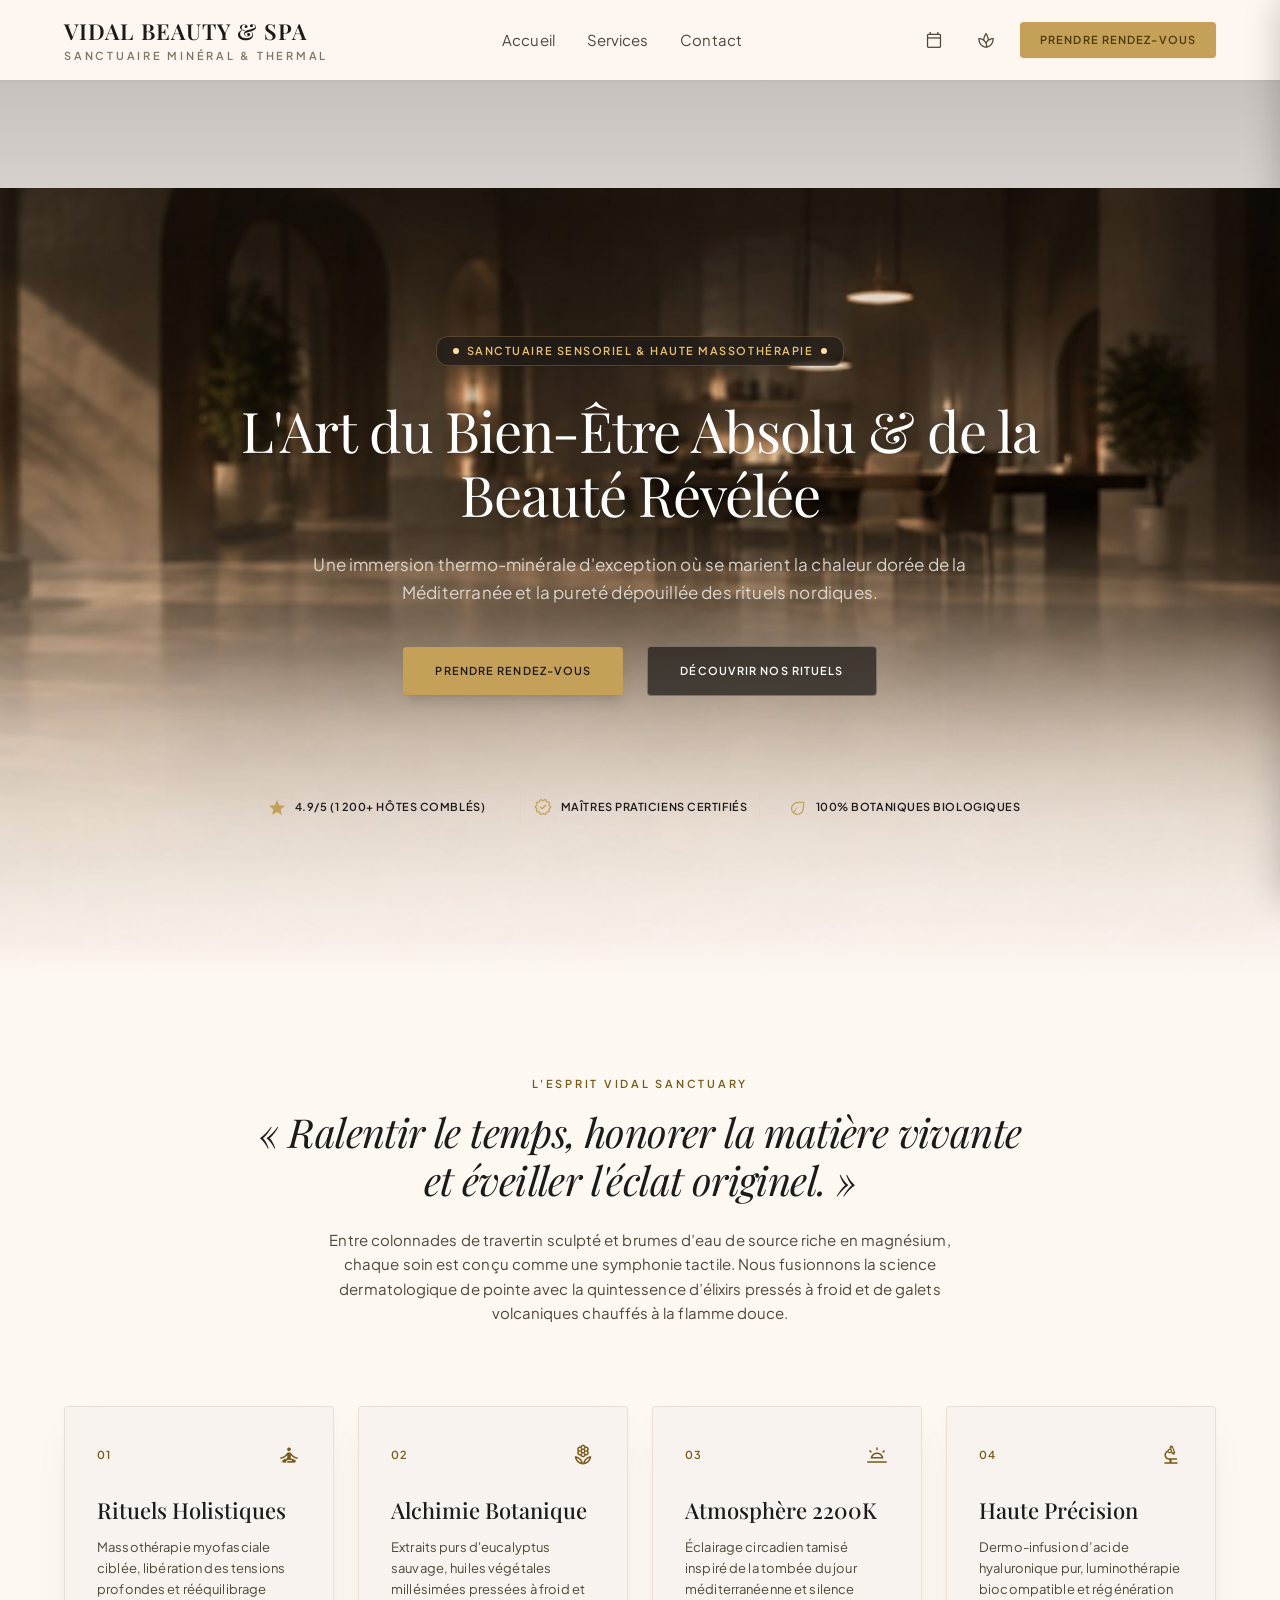
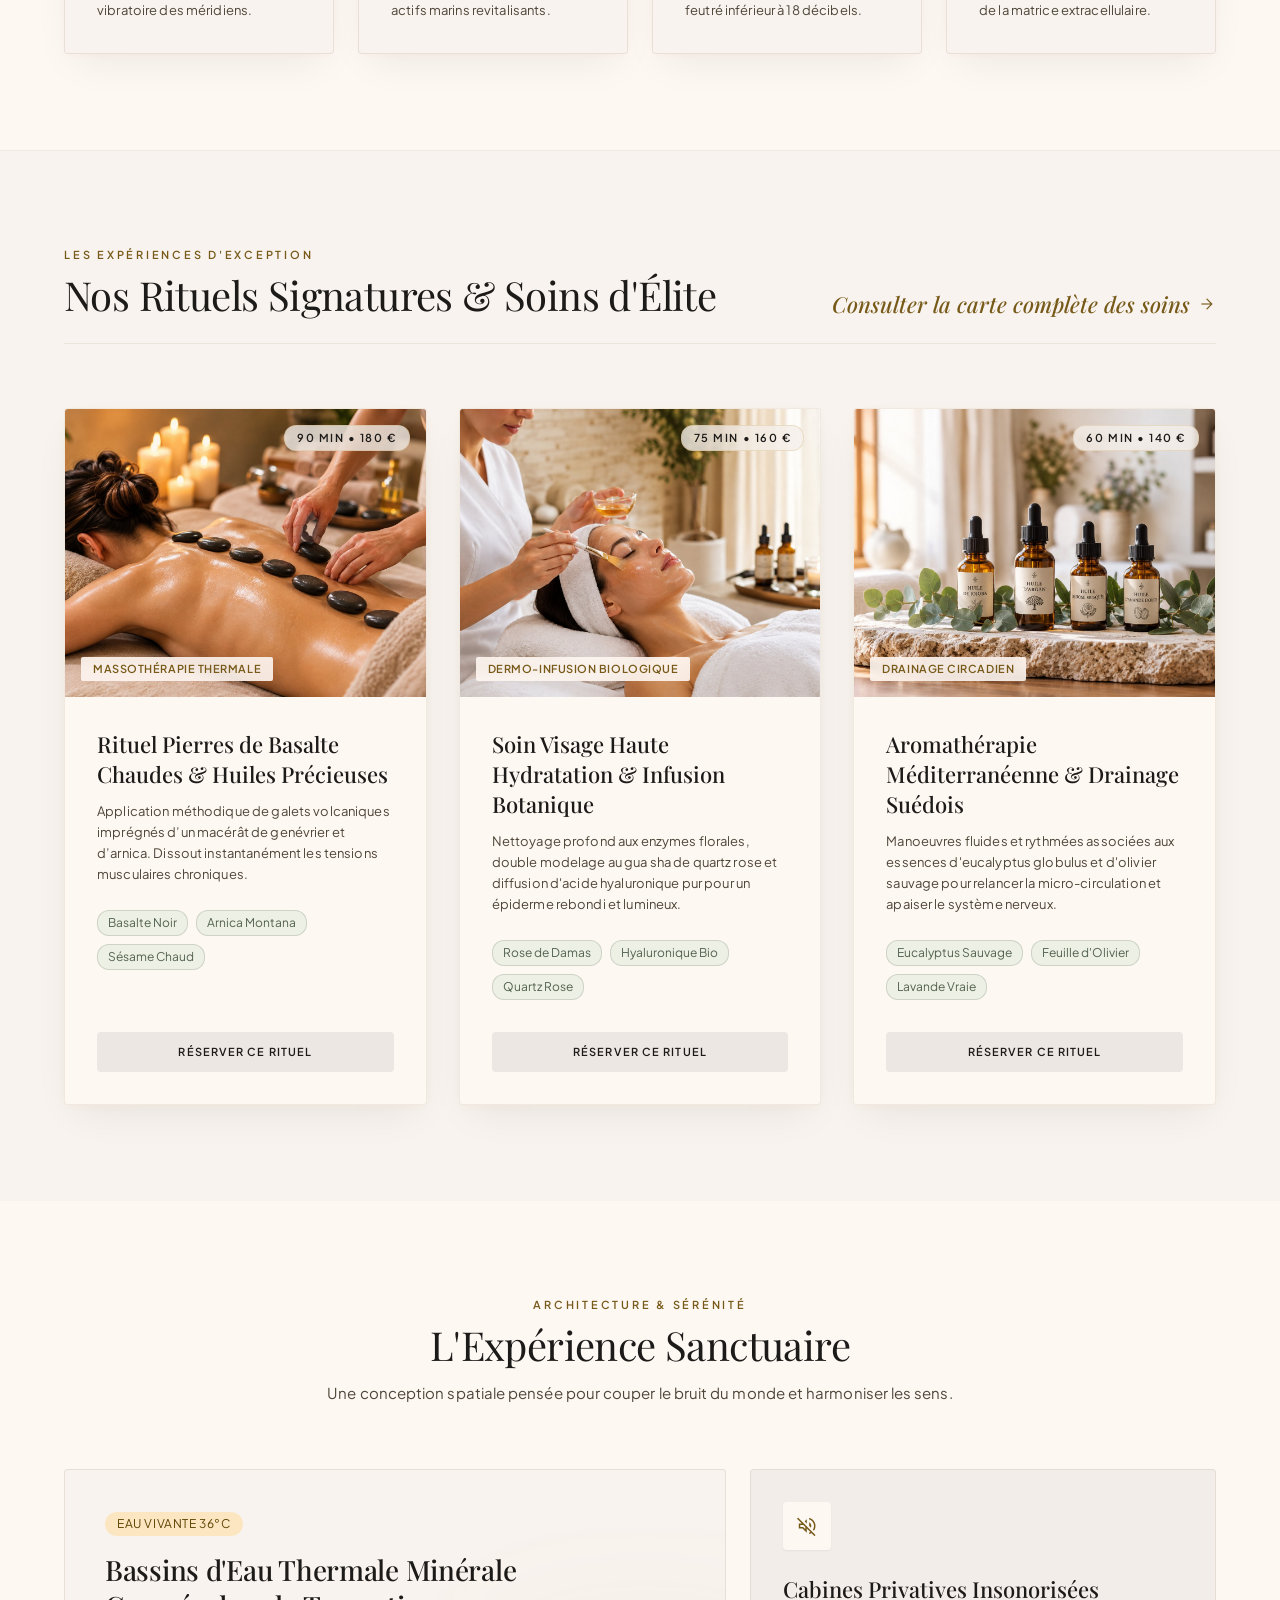
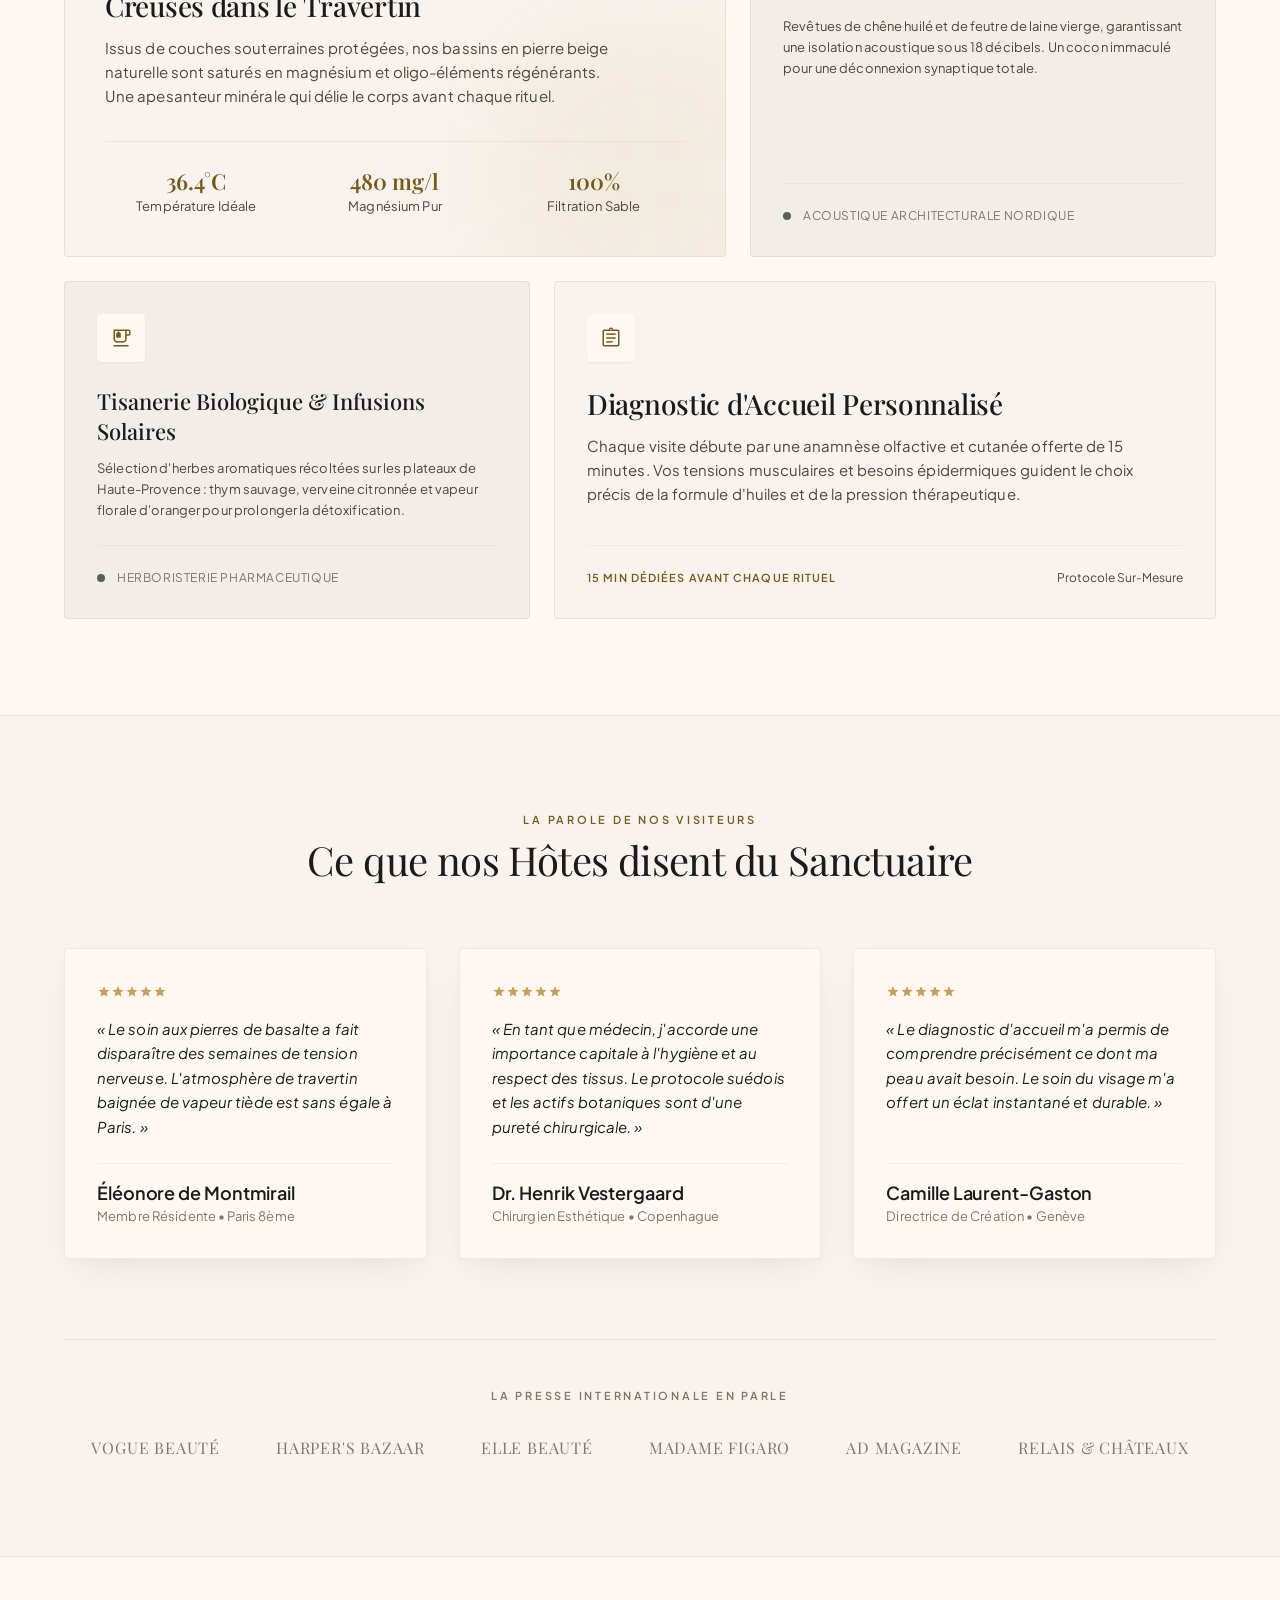
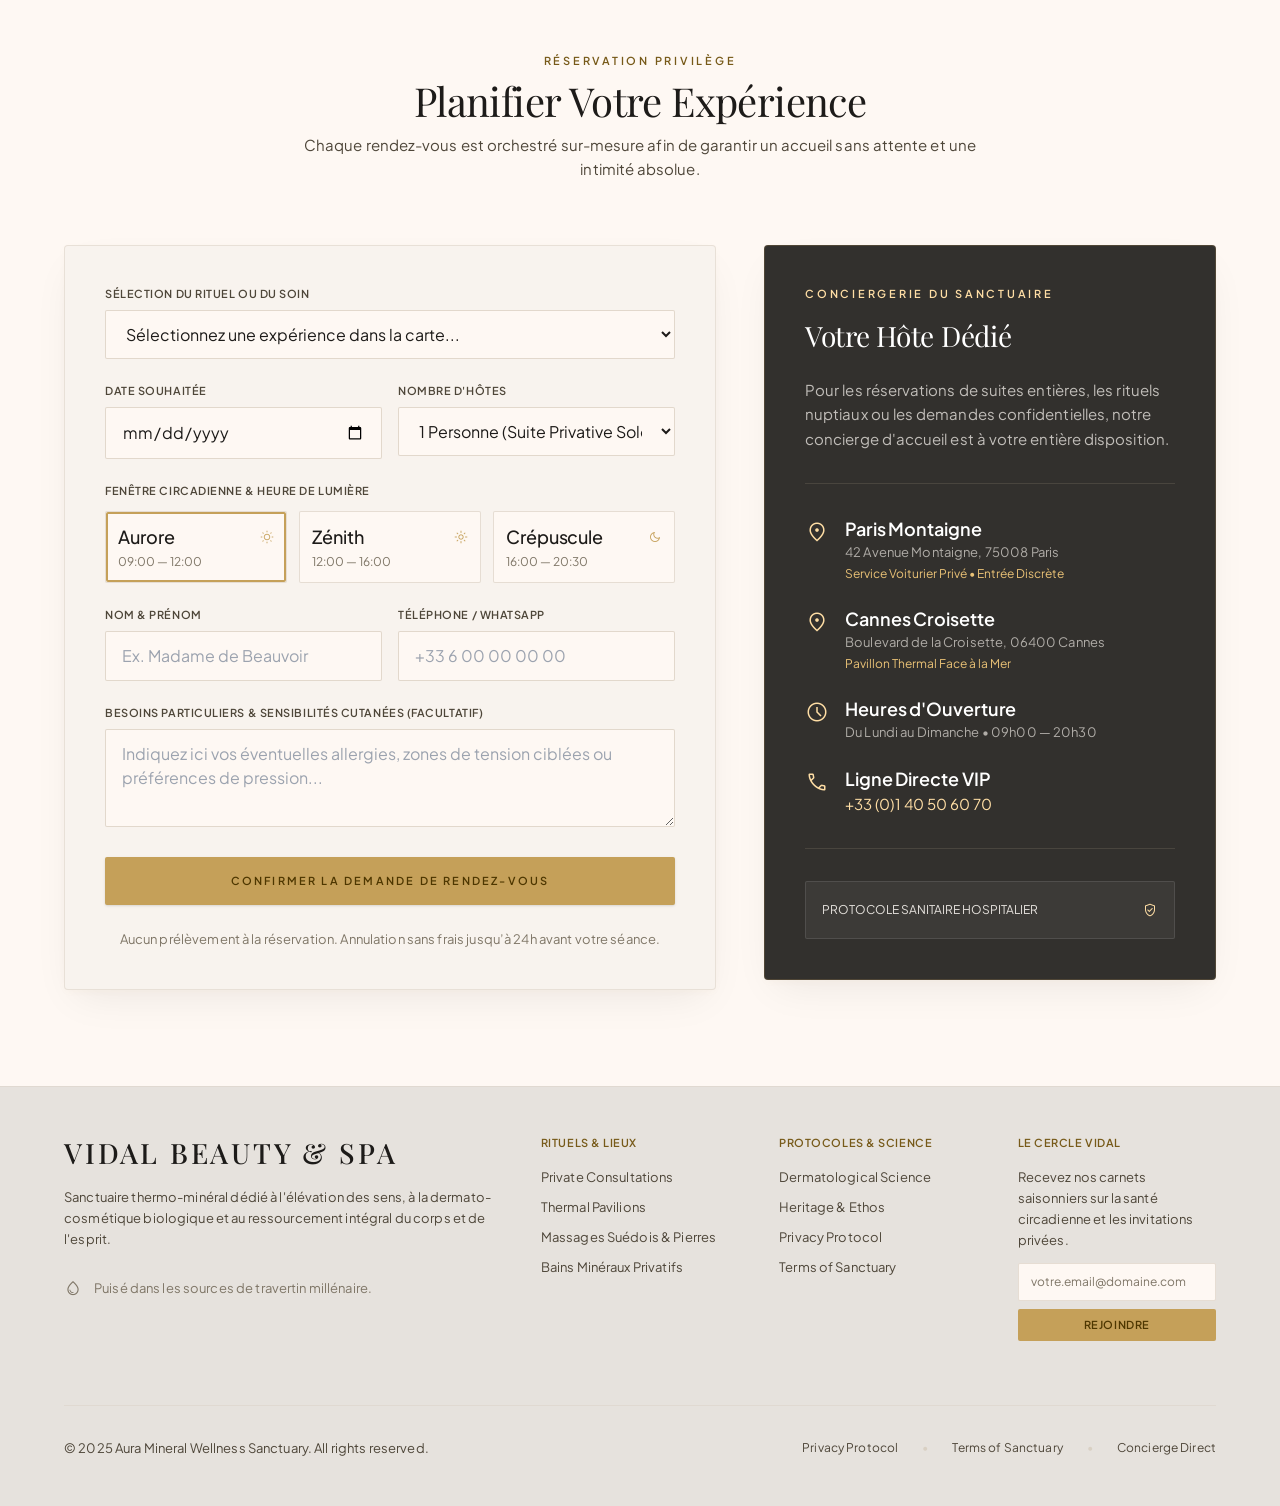
==== commit f1047347: "Fix mobile navigation clicks and remove dead anchors Co-authored-by: OpenBot <335604065+openbotgit[b" ====
--- a/index.html
+++ b/index.html
@@ -129,21 +129,9 @@
 </a>
 <!-- Desktop Navigation Links -->
 <nav class="hidden md:flex items-center space-x-8">
-<a class="text-primary dark:text-primary-fixed-dim border-b border-primary dark:border-primary-fixed-dim pb-1 font-title-md transition-colors duration-200" href="index.html">
-          Home
-        </a>
-<a class="text-on-surface-variant dark:text-surface-variant hover:text-primary dark:hover:text-primary-fixed-dim font-body-md text-body-md transition-colors duration-200" href="services.html">
-          Services
-        </a>
-<a class="text-on-surface-variant dark:text-surface-variant hover:text-primary dark:hover:text-primary-fixed-dim font-body-md text-body-md transition-colors duration-200" href="#rituels">
-          Rituals
-        </a>
-<a class="text-on-surface-variant dark:text-surface-variant hover:text-primary dark:hover:text-primary-fixed-dim font-body-md text-body-md transition-colors duration-200" href="#architecture">
-          Architecture
-        </a>
-<a class="text-on-surface-variant dark:text-surface-variant hover:text-primary dark:hover:text-primary-fixed-dim font-body-md text-body-md transition-colors duration-200" href="contact.html">
-          Contact
-        </a>
+  <a class="text-on-surface-variant dark:text-surface-variant hover:text-primary dark:hover:text-primary-fixed-dim font-body-md text-body-md transition-colors duration-200" href="index.html" class="text-primary border-b border-primary pb-1 font-title-md transition-colors duration-200">Accueil</a>
+  <a class="text-on-surface-variant dark:text-surface-variant hover:text-primary dark:hover:text-primary-fixed-dim font-body-md text-body-md transition-colors duration-200" href="services.html">Services</a>
+  <a class="text-on-surface-variant dark:text-surface-variant hover:text-primary dark:hover:text-primary-fixed-dim font-body-md text-body-md transition-colors duration-200" href="contact.html">Contact</a>
 </nav>
 <!-- Trailing Action Icons & Primary CTA -->
 <div class="flex items-center space-x-4">
@@ -156,7 +144,7 @@
 <button id="menuBtn" type="button" class="mobile-only-menu inline-flex items-center justify-center p-2 rounded-lg text-primary hover:bg-stone-100 transition-colors cursor-pointer" aria-label="Ouvrir le menu">
   <svg xmlns="http://www.w3.org/2000/svg" width="24" height="24" viewBox="0 0 24 24" fill="none" stroke="currentColor" stroke-width="2" stroke-linecap="round" stroke-linejoin="round"><line x1="3" y1="12" x2="21" y2="12"/><line x1="3" y1="6" x2="21" y2="6"/><line x1="3" y1="18" x2="21" y2="18"/></svg>
 </button>
-  <a class="hidden sm:inline-flex items-center justify-center bg-primary-container hover:bg-[#b89045] text-on-primary-container font-label-caps text-label-caps px-5 py-2.5 rounded-lg transition-all duration-300 shadow-sm hover:shadow hover:scale-[1.01] tracking-widest uppercase" href="#booking">
+  <a class="hidden sm:inline-flex items-center justify-center bg-primary-container hover:bg-[#b89045] text-on-primary-container font-label-caps text-label-caps px-5 py-2.5 rounded-lg transition-all duration-300 shadow-sm hover:shadow hover:scale-[1.01] tracking-widest uppercase" href="contact.html">
           PRENDRE RENDEZ-VOUS
         </a>
 </div>
@@ -195,7 +183,7 @@
       </p>
 <!-- Dual Action Triggers -->
 <div class="flex flex-col sm:flex-row items-center justify-center gap-4 sm:gap-6 mb-16">
-<a class="w-full sm:w-auto inline-flex items-center justify-center bg-primary-container hover:bg-[#b89045] text-[#1c1917] font-label-caps text-label-caps px-8 py-4 rounded-lg tracking-widest uppercase transition-all duration-300 shadow-lg hover:shadow-xl hover:-translate-y-0.5" href="#booking">
+<a class="w-full sm:w-auto inline-flex items-center justify-center bg-primary-container hover:bg-[#b89045] text-[#1c1917] font-label-caps text-label-caps px-8 py-4 rounded-lg tracking-widest uppercase transition-all duration-300 shadow-lg hover:shadow-xl hover:-translate-y-0.5" href="contact.html">
           PRENDRE RENDEZ-VOUS
         </a>
 <a class="w-full sm:w-auto inline-flex items-center justify-center frosted-glass-dark hover:bg-surface/20 text-surface-container-lowest font-label-caps text-label-caps px-8 py-4 rounded-lg tracking-widest uppercase border border-outline-variant/40 hover:border-primary-fixed-dim transition-all duration-300 backdrop-blur-md" href="#rituels">
@@ -922,26 +910,18 @@
       <svg xmlns="http://www.w3.org/2000/svg" width="22" height="22" viewBox="0 0 24 24" fill="none" stroke="currentColor" stroke-width="2.5" stroke-linecap="round" stroke-linejoin="round"><line x1="18" y1="6" x2="6" y2="18"/><line x1="6" y1="6" x2="18" y2="18"/></svg>
     </button>
   </div>
-  <nav class="flex flex-col py-2 bg-white flex-1">
-    <a class="px-6 py-4 text-primary font-medium text-base hover:text-[#b89045] hover:bg-stone-50 transition-colors border-b border-stone-100 flex items-center justify-between" href="index.html">
-      <span>Home</span>
+  <nav class="flex flex-col py-3 bg-white flex-1">
+    <a class="px-6 py-4 text-stone-800 font-medium text-base hover:text-primary hover:bg-stone-50 transition-colors border-b border-stone-100 flex items-center justify-between" href="index.html">
+      <span>Accueil</span>
       <span class="text-xs text-outline tracking-wider">01</span>
     </a>
-    <a class="px-6 py-4 text-primary font-medium text-base hover:text-[#b89045] hover:bg-stone-50 transition-colors border-b border-stone-100 flex items-center justify-between" href="services.html">
+    <a class="px-6 py-4 text-stone-800 font-medium text-base hover:text-primary hover:bg-stone-50 transition-colors border-b border-stone-100 flex items-center justify-between" href="services.html">
       <span>Services</span>
       <span class="text-xs text-outline tracking-wider">02</span>
     </a>
-    <a class="px-6 py-4 text-primary font-medium text-base hover:text-[#b89045] hover:bg-stone-50 transition-colors border-b border-stone-100 flex items-center justify-between" href="index.html#rituels">
-      <span>Rituals</span>
+    <a class="px-6 py-4 text-stone-800 font-medium text-base hover:text-primary hover:bg-stone-50 transition-colors border-b border-stone-100 flex items-center justify-between" href="contact.html">
+      <span>Contact</span>
       <span class="text-xs text-outline tracking-wider">03</span>
-    </a>
-    <a class="px-6 py-4 text-primary font-medium text-base hover:text-[#b89045] hover:bg-stone-50 transition-colors border-b border-stone-100 flex items-center justify-between" href="index.html#architecture">
-      <span>Architecture</span>
-      <span class="text-xs text-outline tracking-wider">04</span>
-    </a>
-    <a class="px-6 py-4 text-primary font-medium text-base hover:text-[#b89045] hover:bg-stone-50 transition-colors border-b border-stone-100 flex items-center justify-between" href="contact.html">
-      <span>Contact</span>
-      <span class="text-xs text-outline tracking-wider">05</span>
     </a>
   </nav>
   <div class="p-5 border-t border-stone-200 bg-white">
@@ -961,14 +941,13 @@
   function openMenu(e) {
     if (e) e.preventDefault();
     backdrop.style.display = 'block';
-    backdrop.offsetHeight; // force reflow
+    backdrop.offsetHeight;
     backdrop.classList.add('active');
     drawer.classList.add('active');
     document.body.style.overflow = 'hidden';
   }
 
-  function closeMenu(e) {
-    if (e) e.preventDefault();
+  function closeMenu() {
     drawer.classList.remove('active');
     backdrop.classList.remove('active');
     setTimeout(function() {
@@ -982,8 +961,12 @@
   if (btn) btn.addEventListener('click', openMenu);
   if (closeBtn) closeBtn.addEventListener('click', closeMenu);
   if (backdrop) backdrop.addEventListener('click', closeMenu);
-  document.querySelectorAll('#menuDrawer nav a, #menuDrawer div a').forEach(function(a) {
-    a.addEventListener('click', closeMenu);
+
+  // Close menu without blocking navigation
+  document.querySelectorAll('#menuDrawer a').forEach(function(a) {
+    a.addEventListener('click', function() {
+      closeMenu();
+    });
   });
 });
 </script>
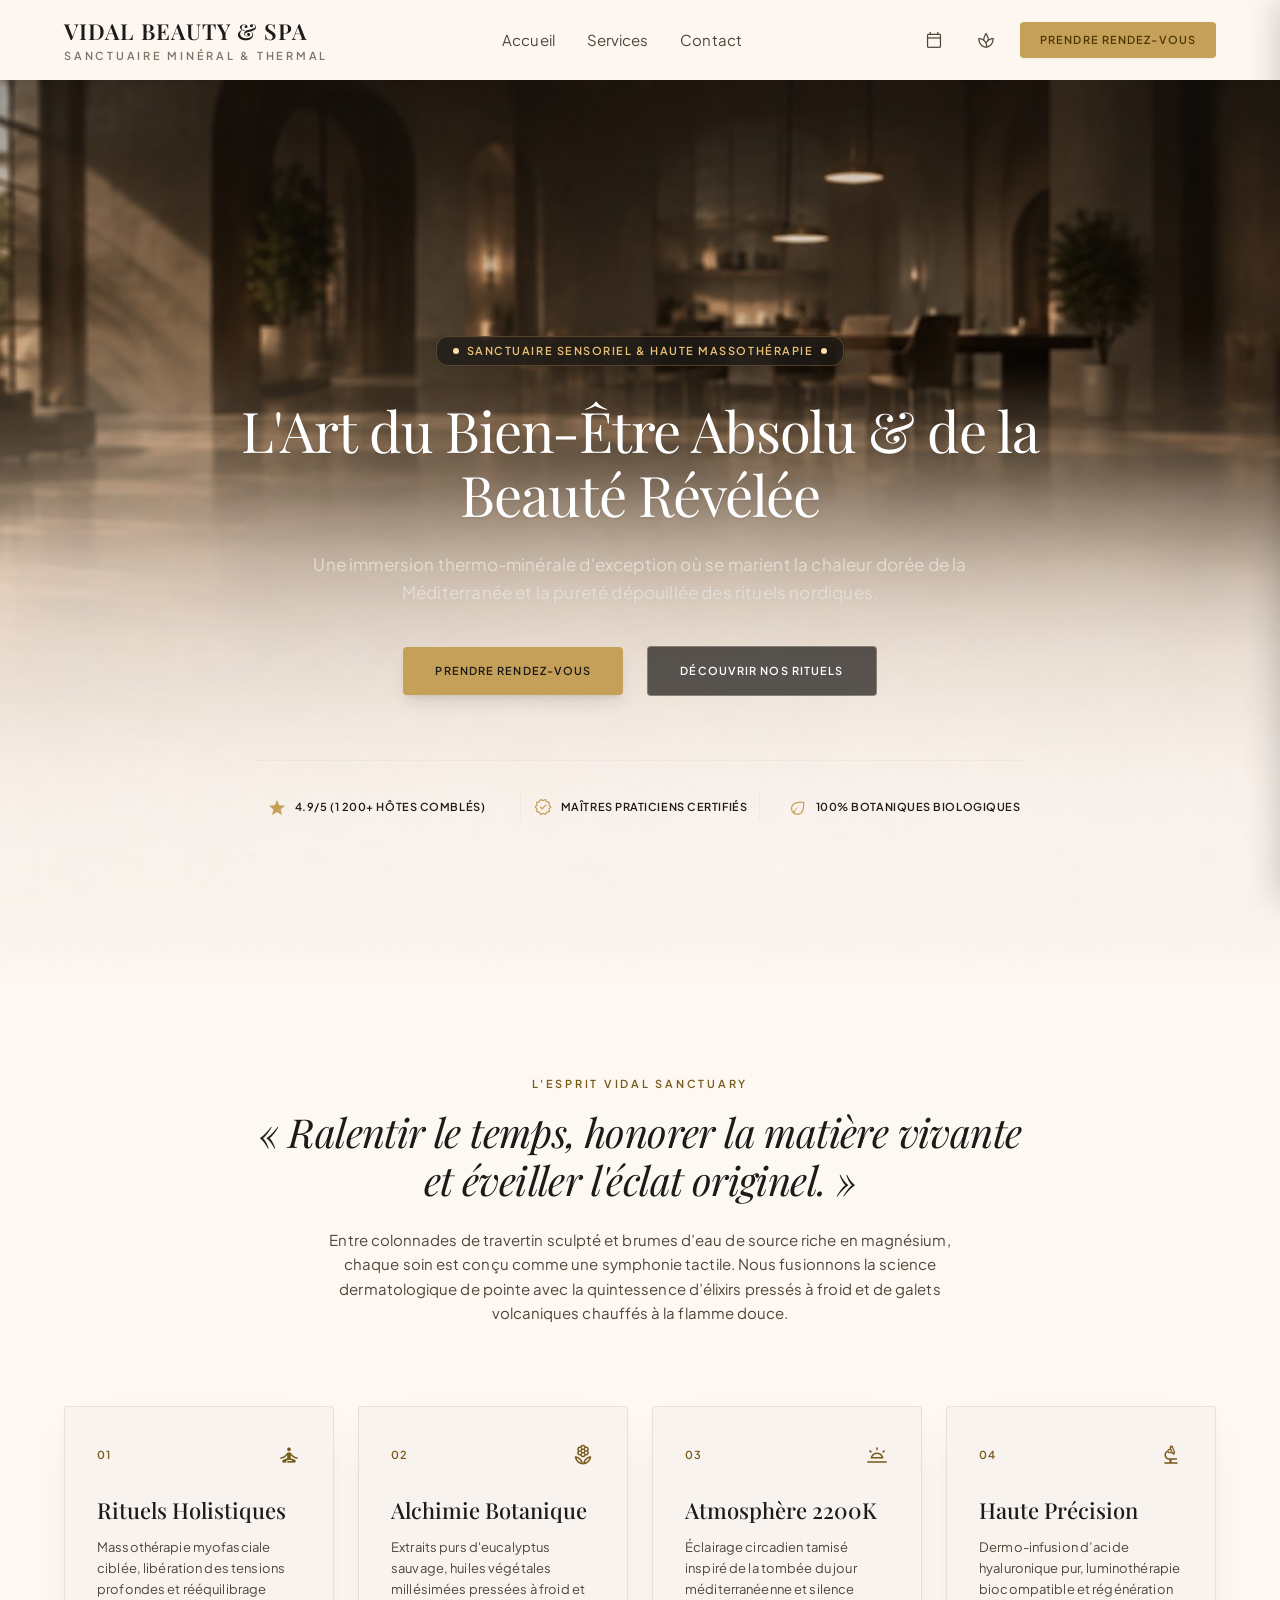
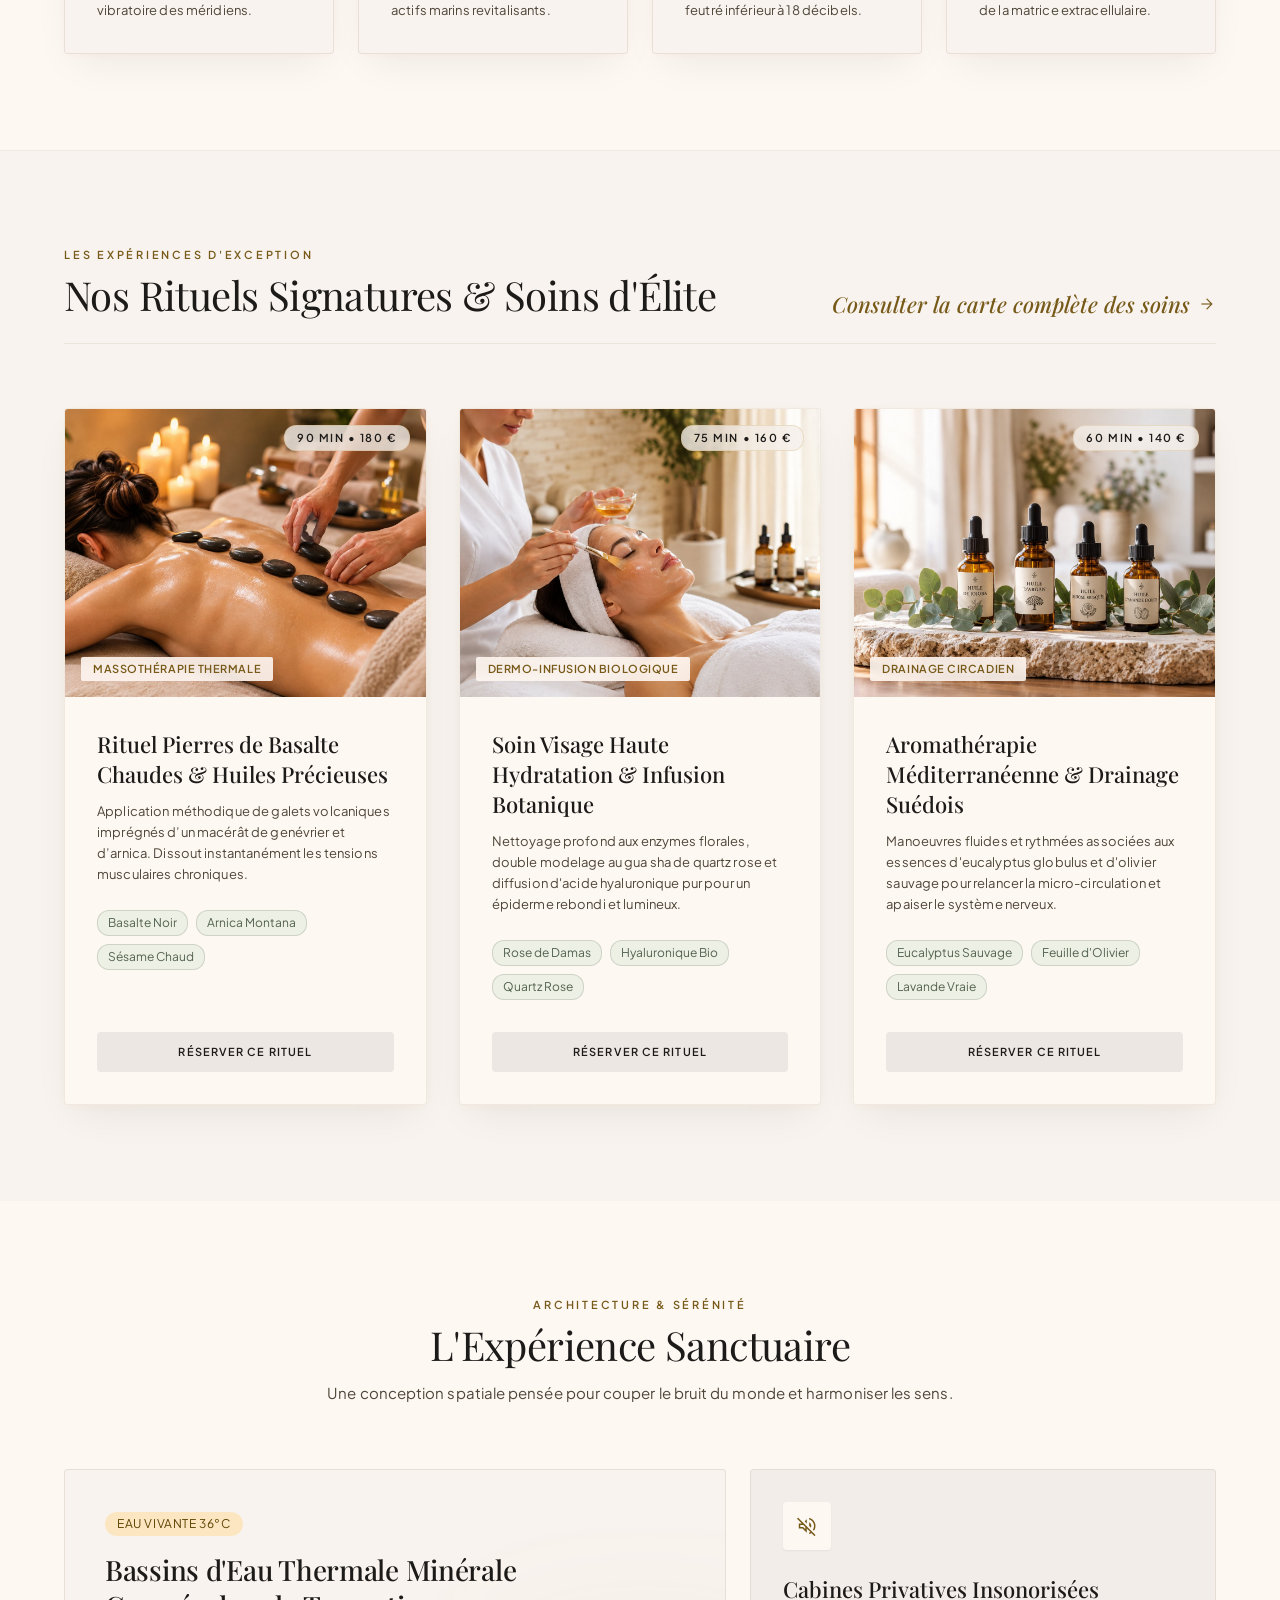
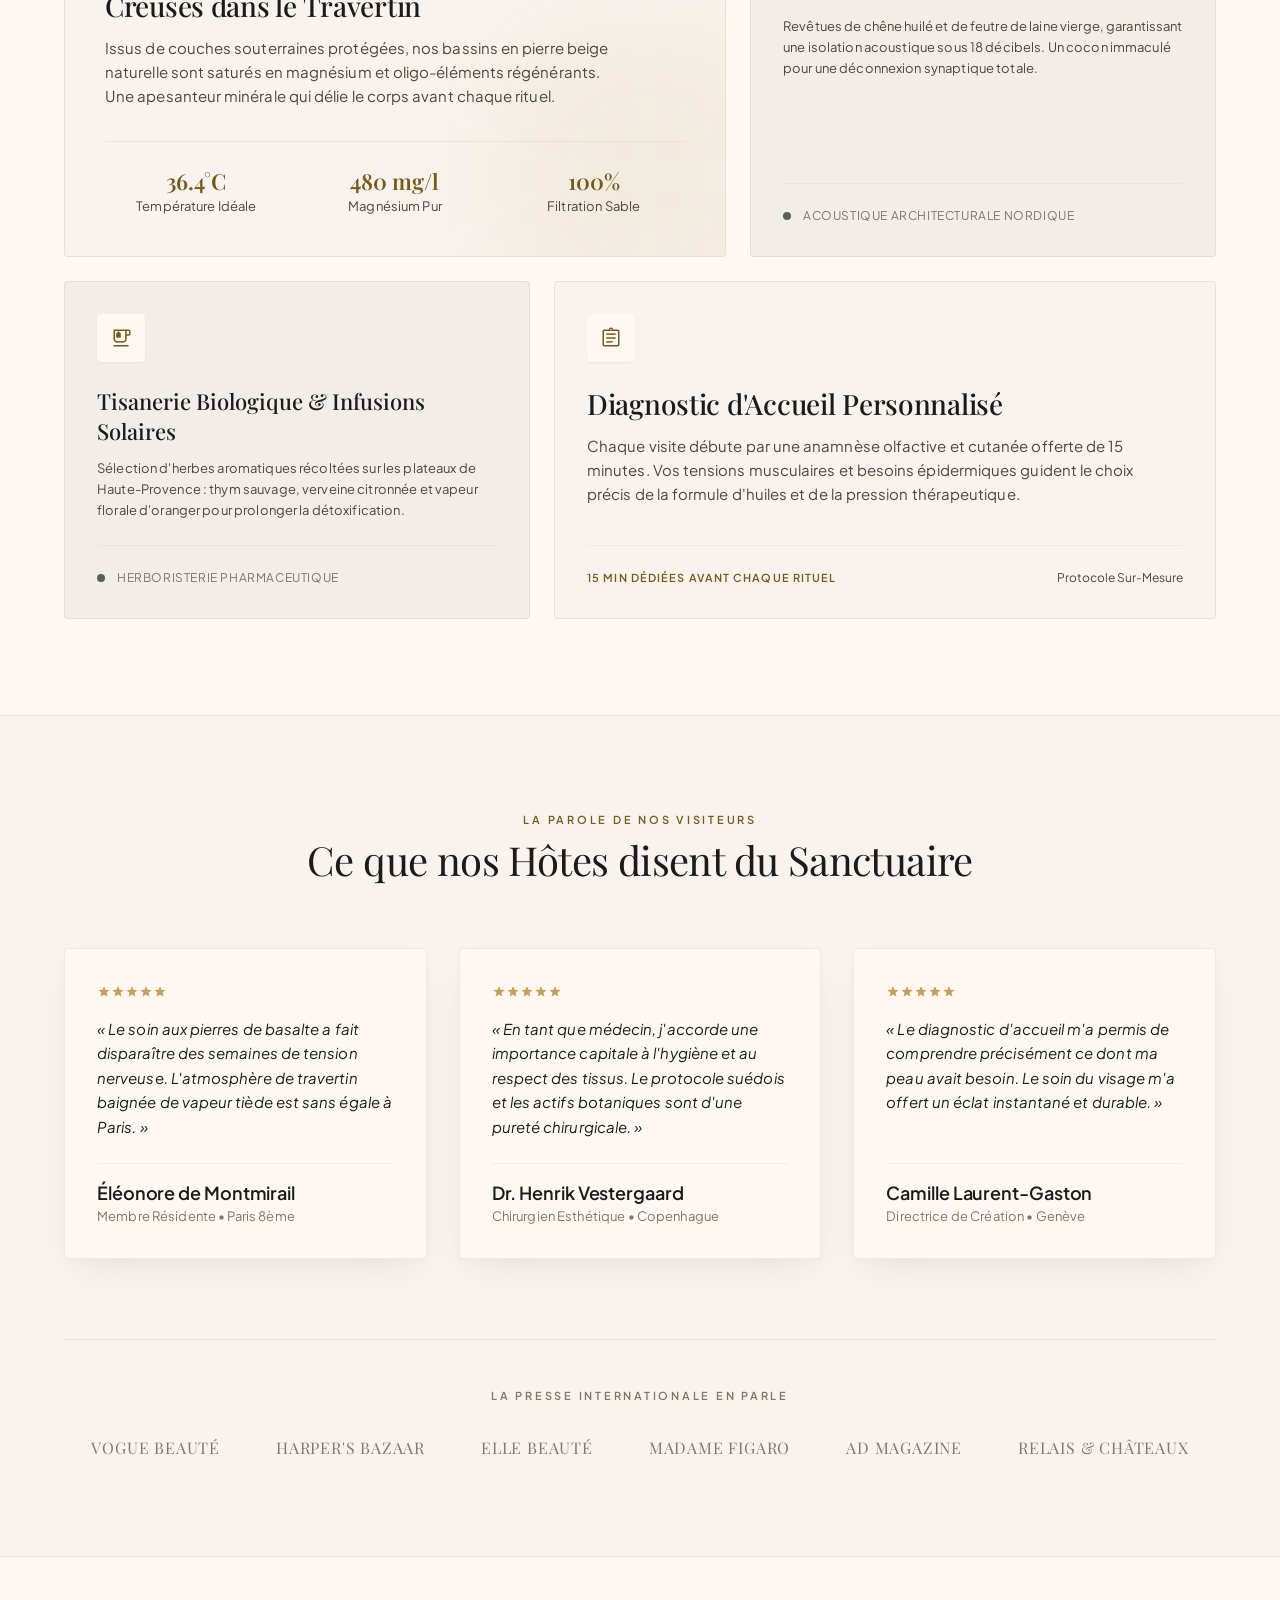
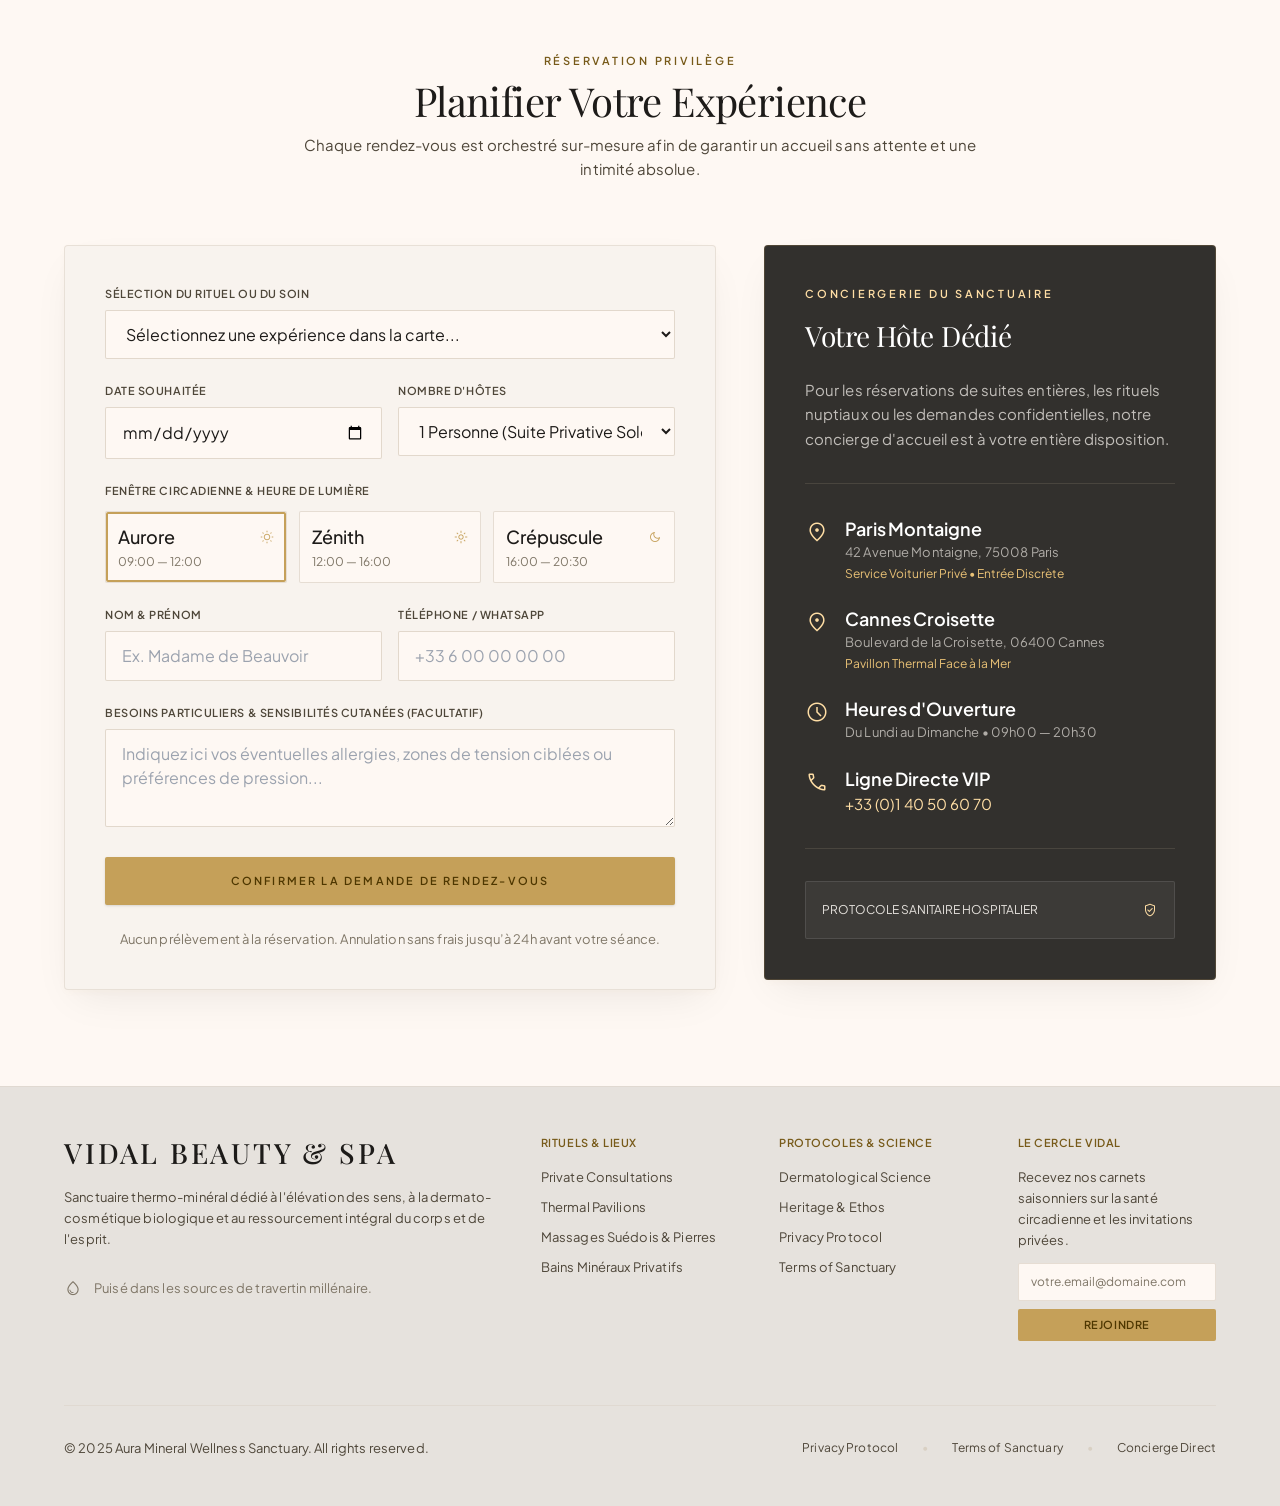
==== commit 73d64e57: "Eliminate desktop gap between navbar and hero image Co-authored-by: OpenBot <335604065+openbotgit[bo" ====
--- a/index.html
+++ b/index.html
@@ -99,10 +99,7 @@
       .mobile-only-menu {
         display: none !important;
       }
-      .hero-shift {
-        transform: translateY(12%) scale(1.12);
-        transform-origin: center top;
-      }
+      .hero-shift { object-position: center 30%; }
     }
 
 </style>
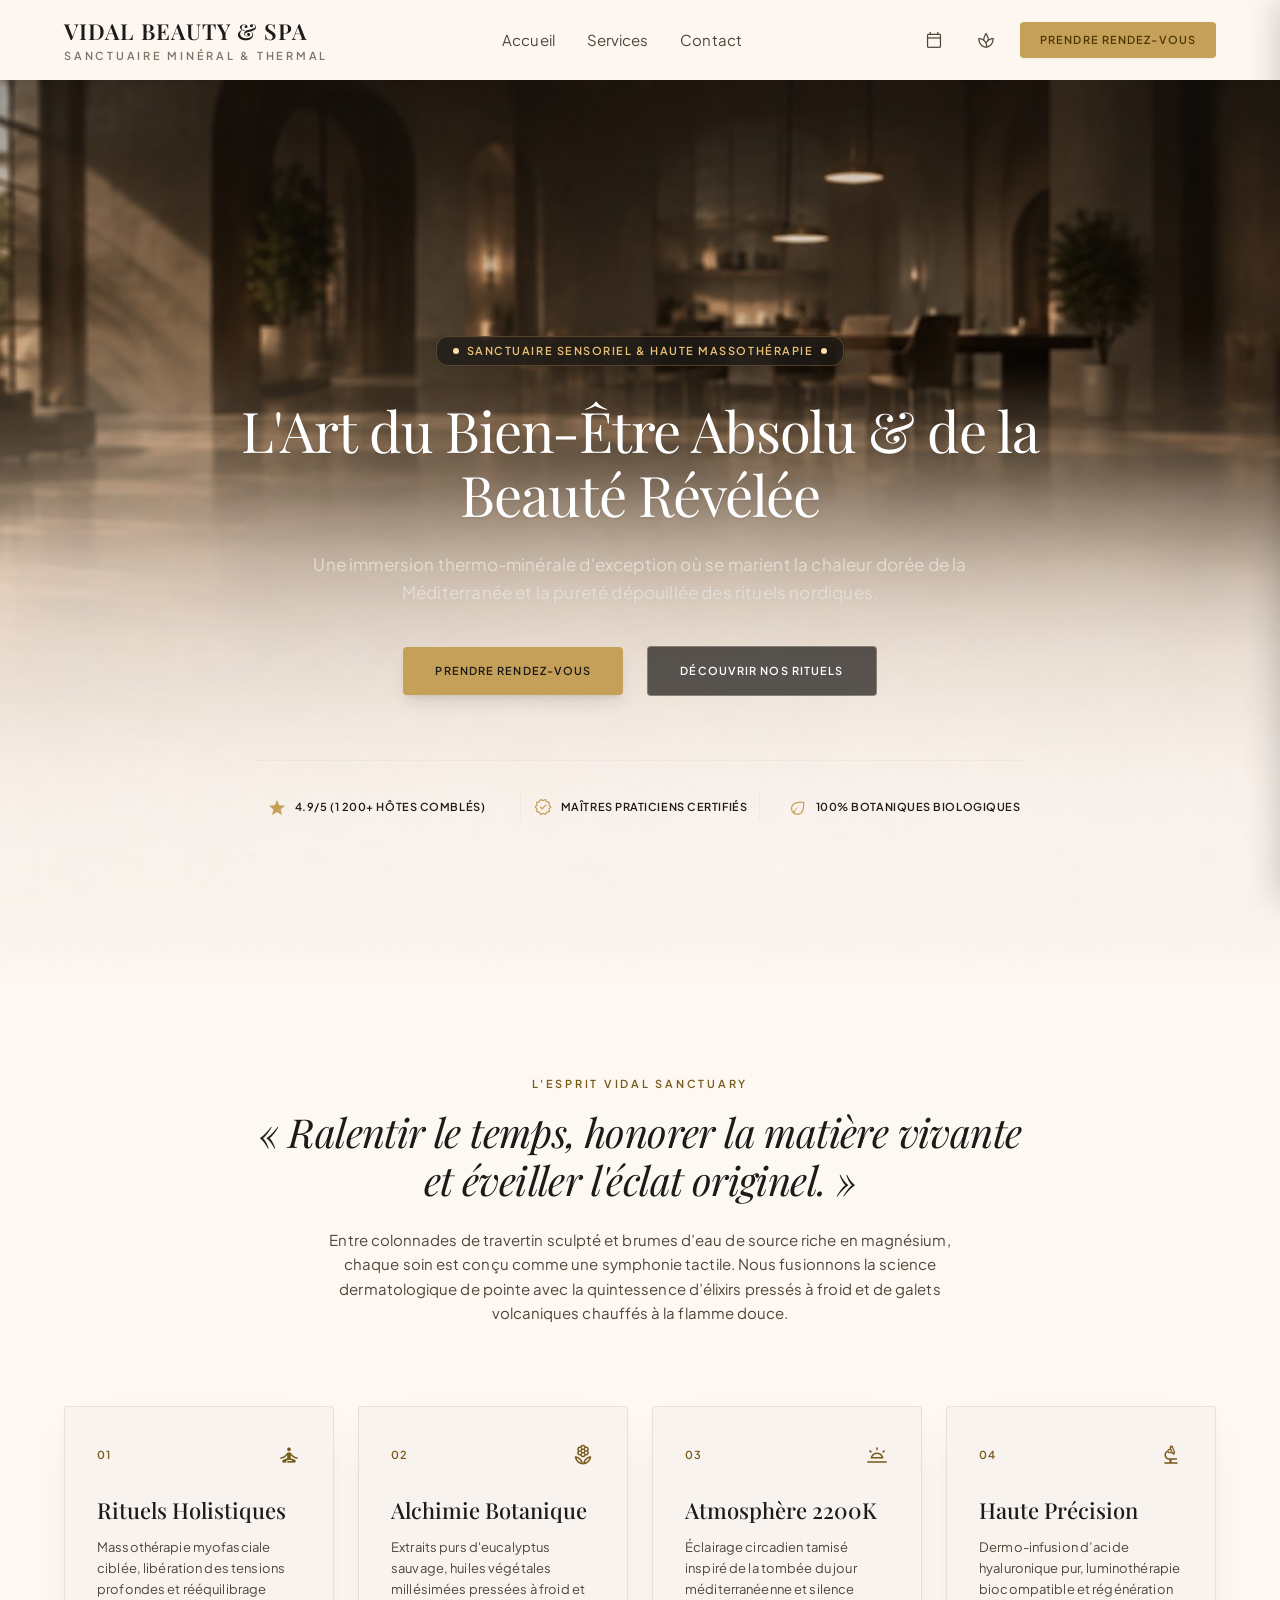
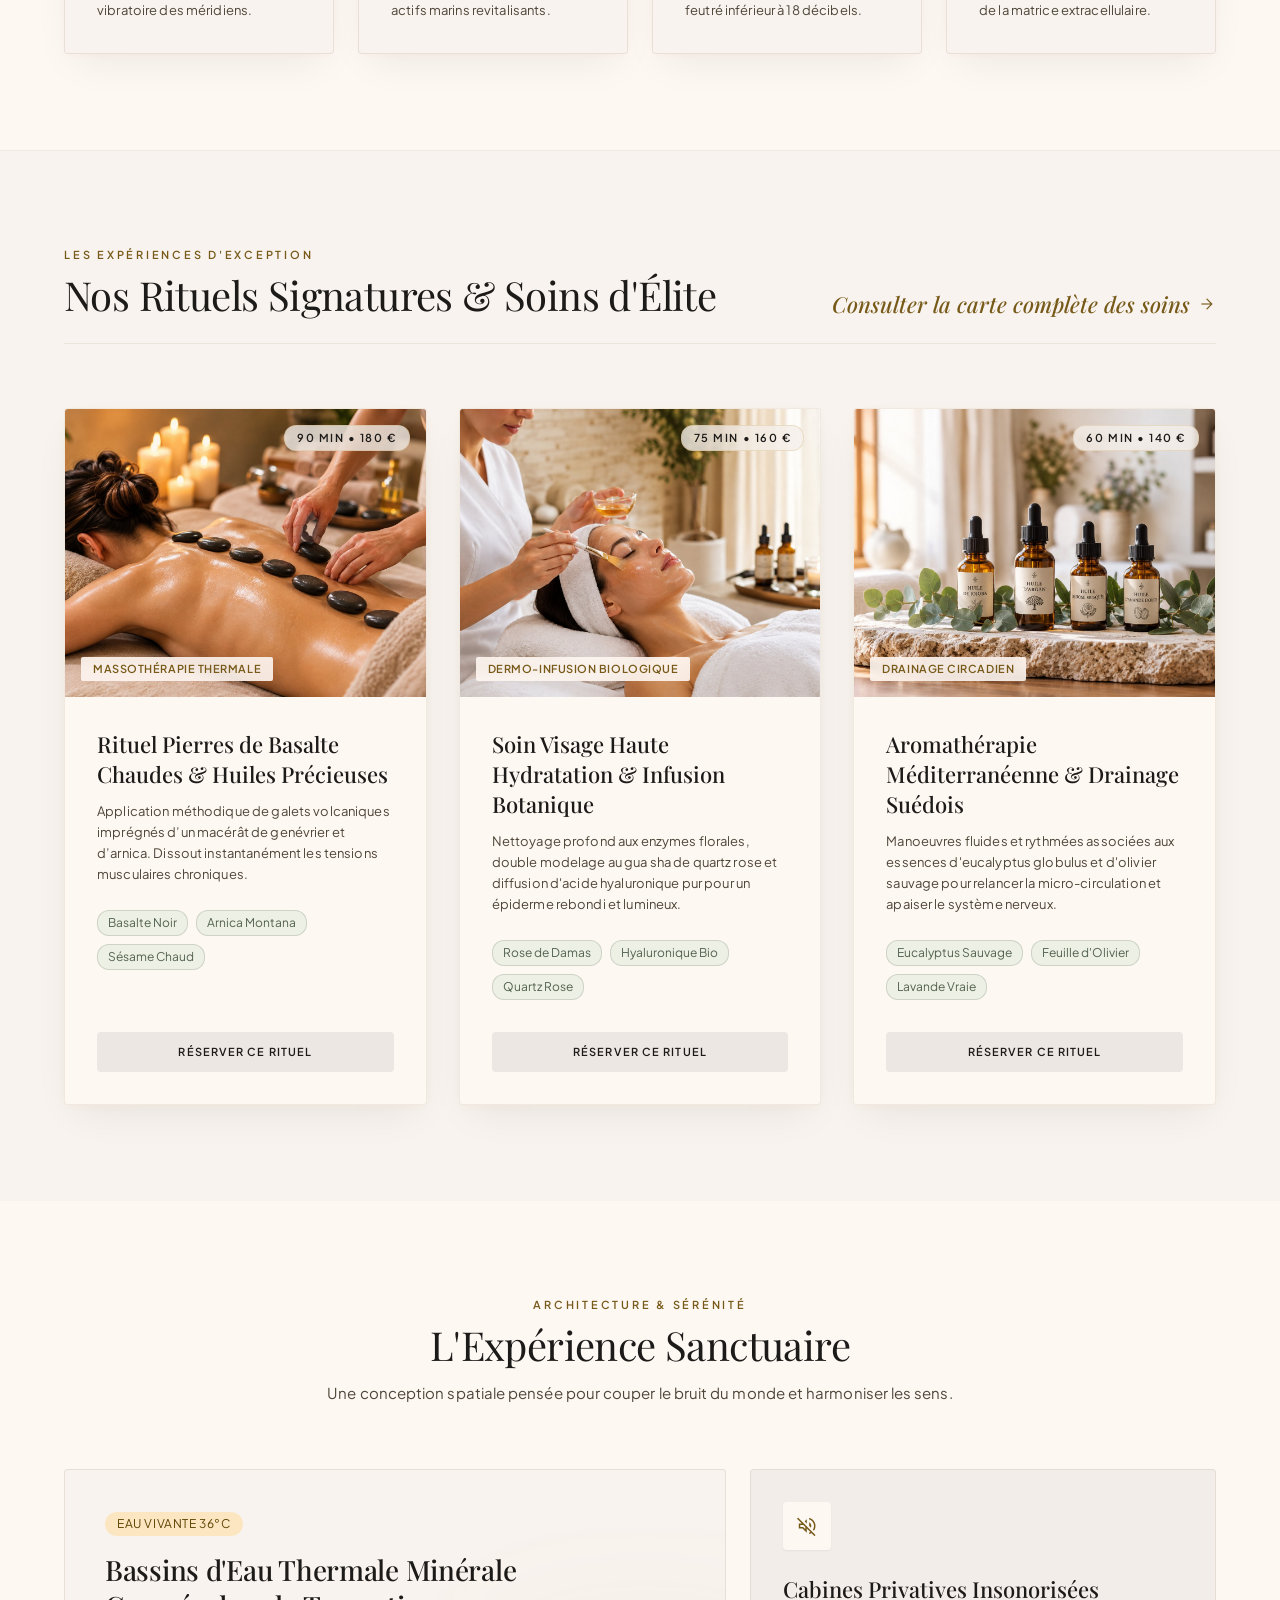
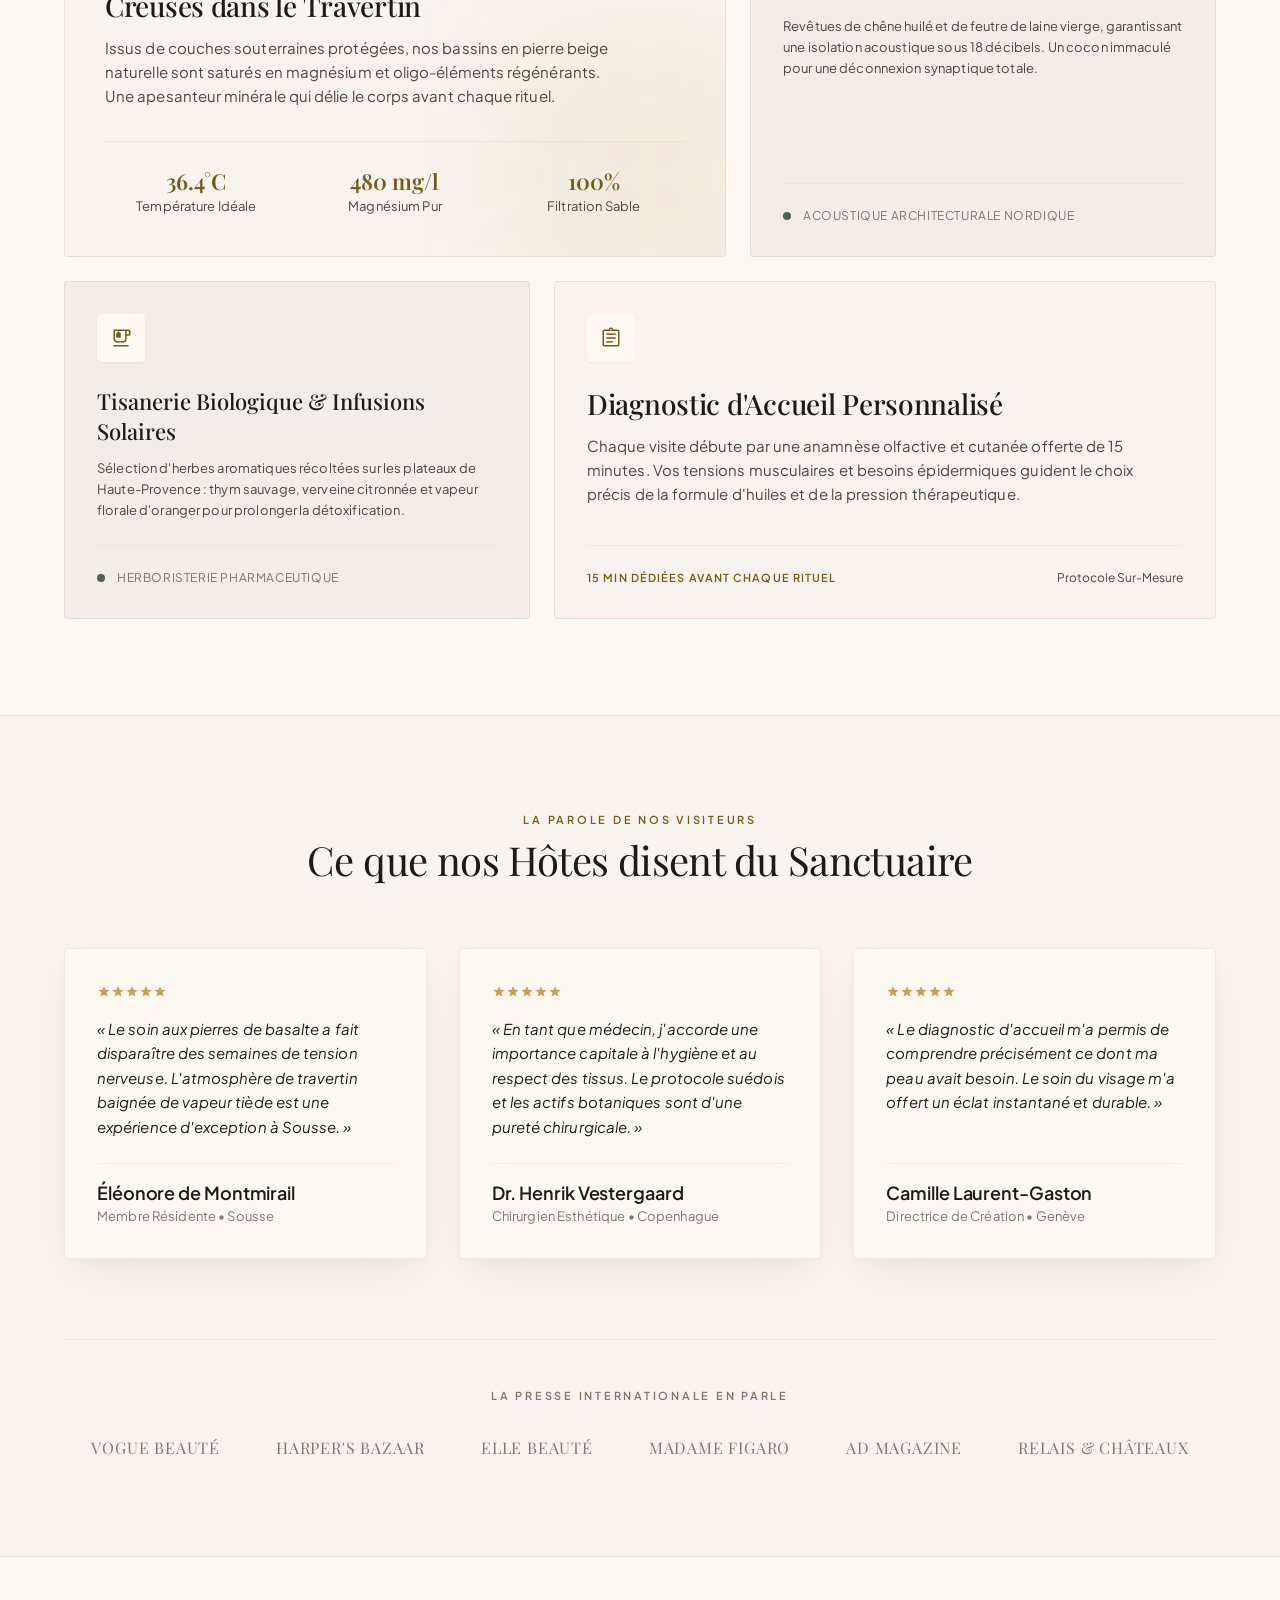
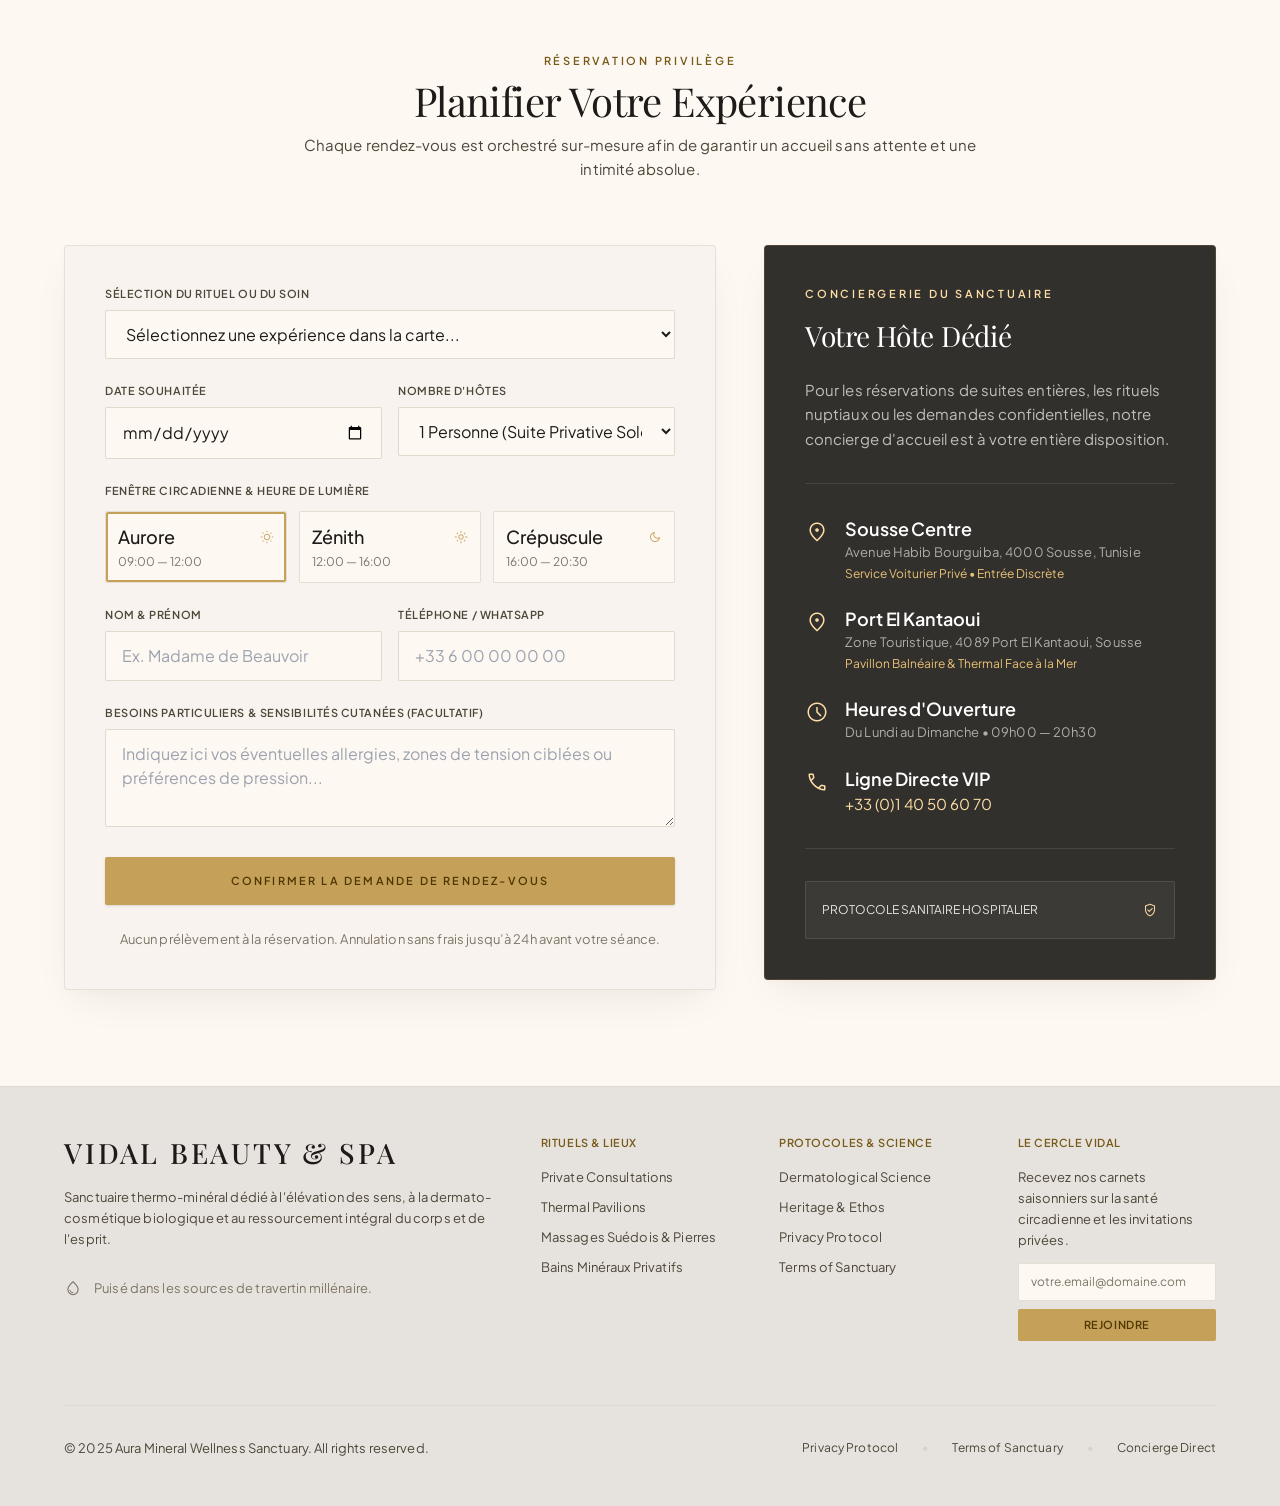
==== commit 70d50572: "Replace all Paris location references with authentic Sousse Tunisia addresses Co-authored-by: OpenBo" ====
--- a/index.html
+++ b/index.html
@@ -554,12 +554,12 @@
 <span class="material-symbols-outlined text-sm" style="font-variation-settings: 'FILL' 1;">star</span>
 </div>
 <p class="font-body-md text-body-md text-on-surface italic mb-6 leading-relaxed">
-              « Le soin aux pierres de basalte a fait disparaître des semaines de tension nerveuse. L'atmosphère de travertin baignée de vapeur tiède est sans égale à Paris. »
+              « Le soin aux pierres de basalte a fait disparaître des semaines de tension nerveuse. L'atmosphère de travertin baignée de vapeur tiède est une expérience d'exception à Sousse. »
             </p>
 </div>
 <div class="border-t border-outline-variant/20 pt-4">
 <h4 class="font-title-md text-title-md text-on-surface font-semibold">Éléonore de Montmirail</h4>
-<p class="font-body-sm text-body-sm text-outline">Membre Résidente • Paris 8ème</p>
+<p class="font-body-sm text-body-sm text-outline">Membre Résidente • Sousse</p>
 </div>
 </div>
 <!-- Testimonial 2 -->
@@ -750,17 +750,17 @@
 <div class="flex items-start gap-4">
 <span class="material-symbols-outlined text-primary-fixed mt-1">location_on</span>
 <div>
-<h4 class="font-title-md text-title-md text-surface-container-lowest">Paris Montaigne</h4>
-<p class="font-body-sm text-body-sm text-surface-variant/70">42 Avenue Montaigne, 75008 Paris</p>
+<h4 class="font-title-md text-title-md text-surface-container-lowest">Sousse Centre</h4>
+<p class="font-body-sm text-body-sm text-surface-variant/70">Avenue Habib Bourguiba, 4000 Sousse, Tunisie</p>
 <p class="text-xs text-primary-fixed-dim mt-1">Service Voiturier Privé • Entrée Discrète</p>
 </div>
 </div>
 <div class="flex items-start gap-4">
 <span class="material-symbols-outlined text-primary-fixed mt-1">location_on</span>
 <div>
-<h4 class="font-title-md text-title-md text-surface-container-lowest">Cannes Croisette</h4>
-<p class="font-body-sm text-body-sm text-surface-variant/70">Boulevard de la Croisette, 06400 Cannes</p>
-<p class="text-xs text-primary-fixed-dim mt-1">Pavillon Thermal Face à la Mer</p>
+<h4 class="font-title-md text-title-md text-surface-container-lowest">Port El Kantaoui</h4>
+<p class="font-body-sm text-body-sm text-surface-variant/70">Zone Touristique, 4089 Port El Kantaoui, Sousse</p>
+<p class="text-xs text-primary-fixed-dim mt-1">Pavillon Balnéaire &amp; Thermal Face à la Mer</p>
 </div>
 </div>
 <div class="flex items-start gap-4">
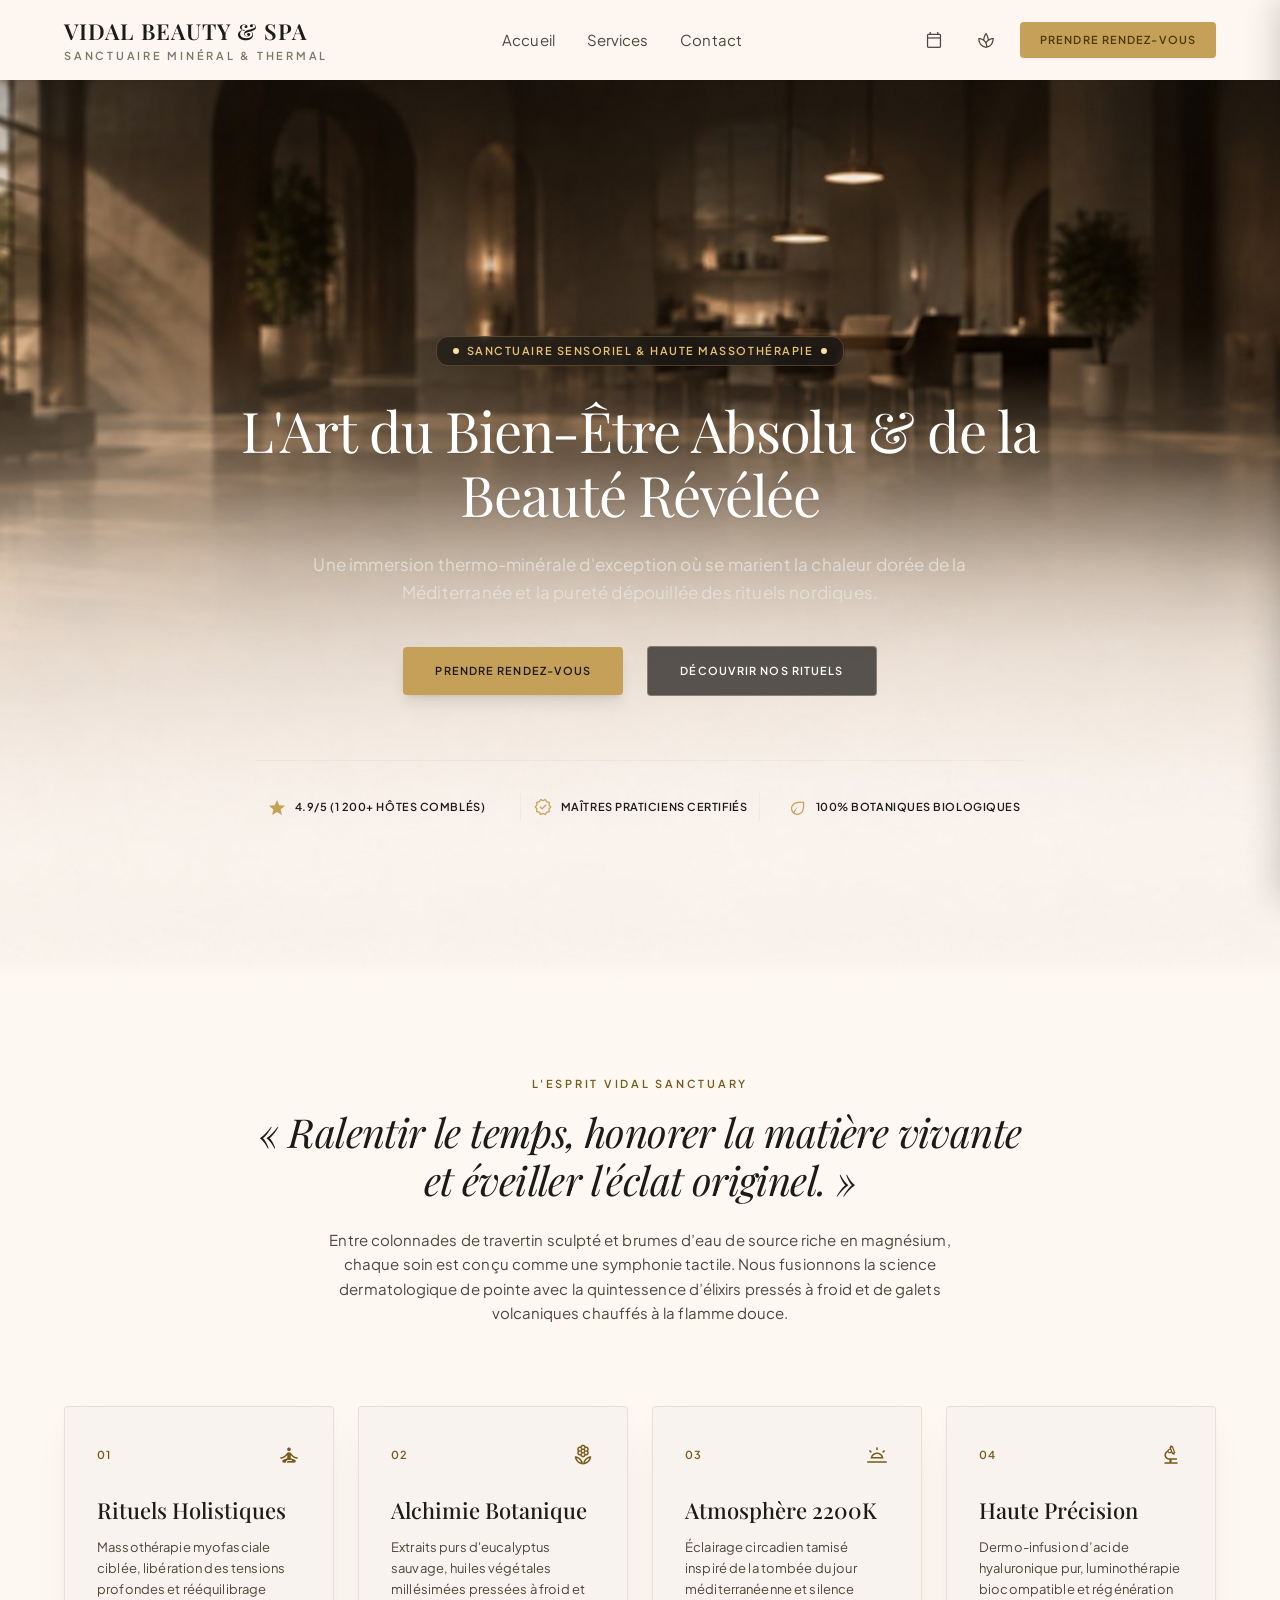
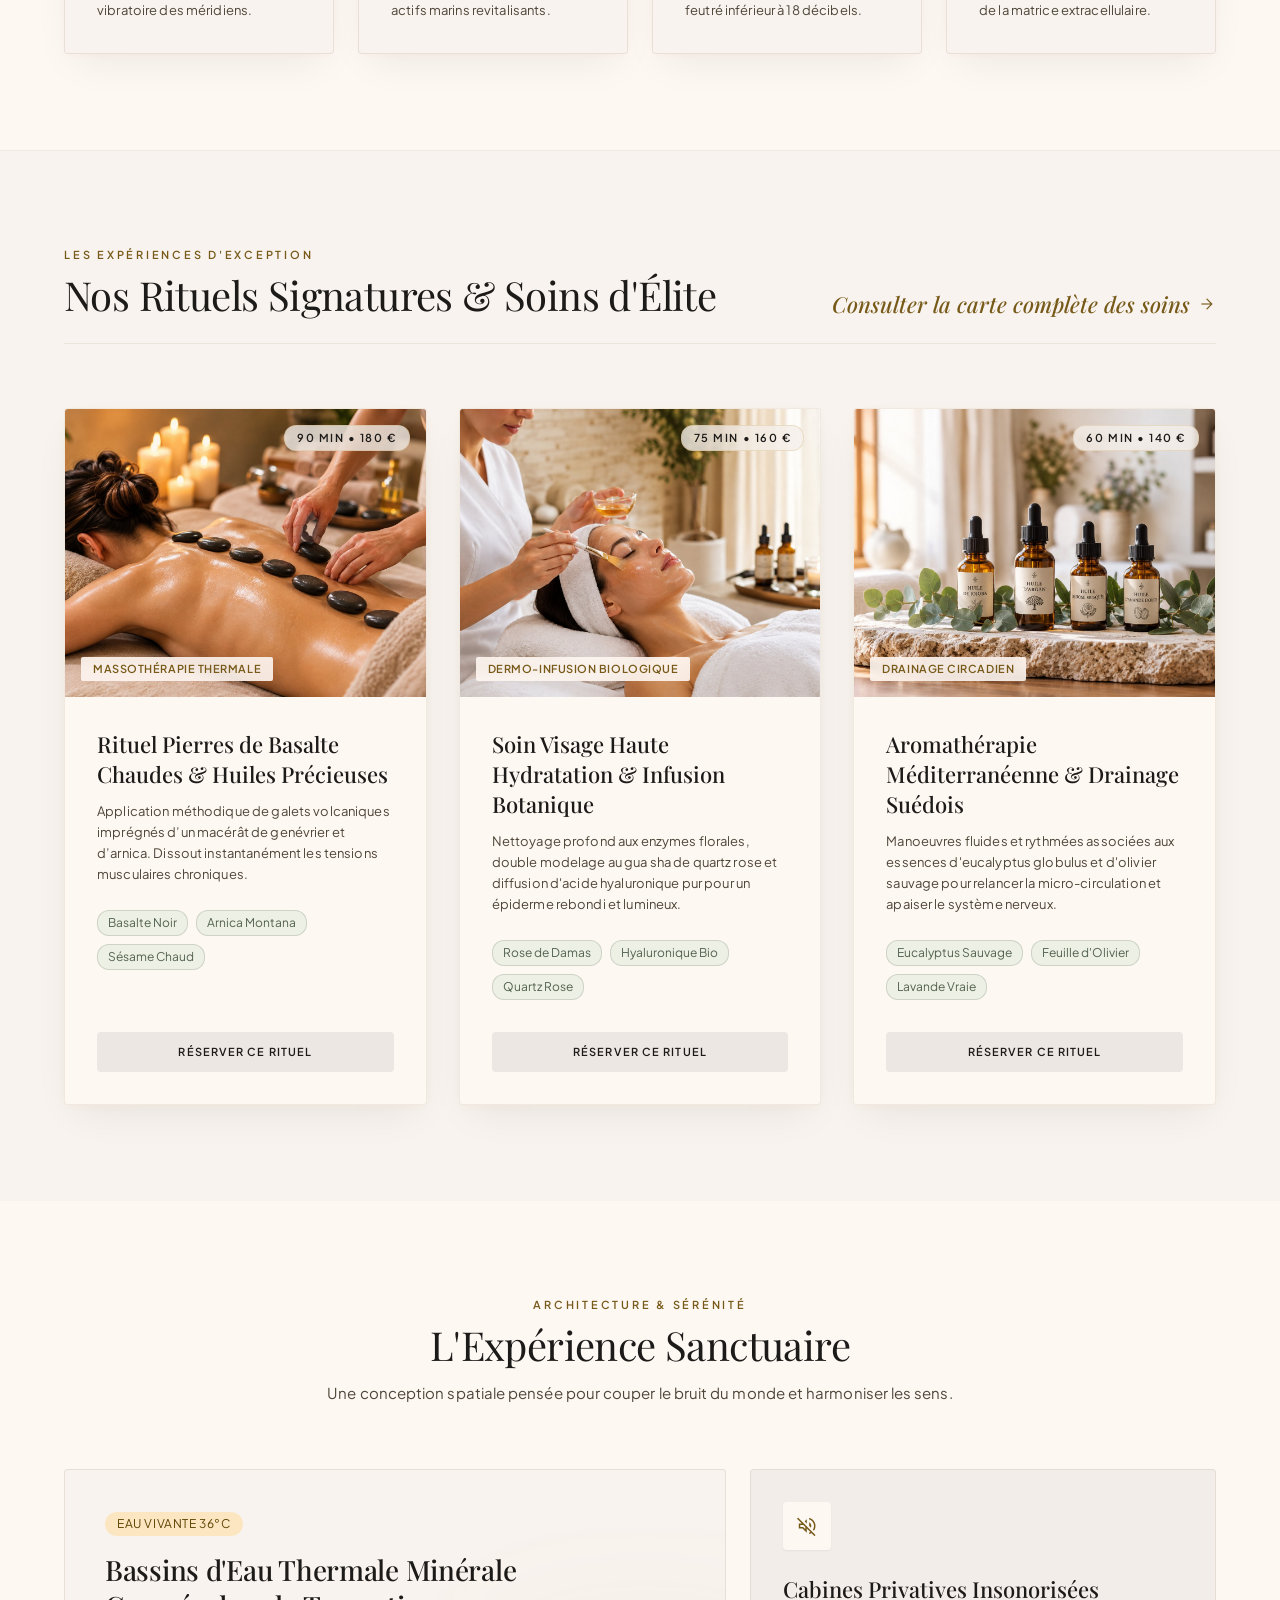
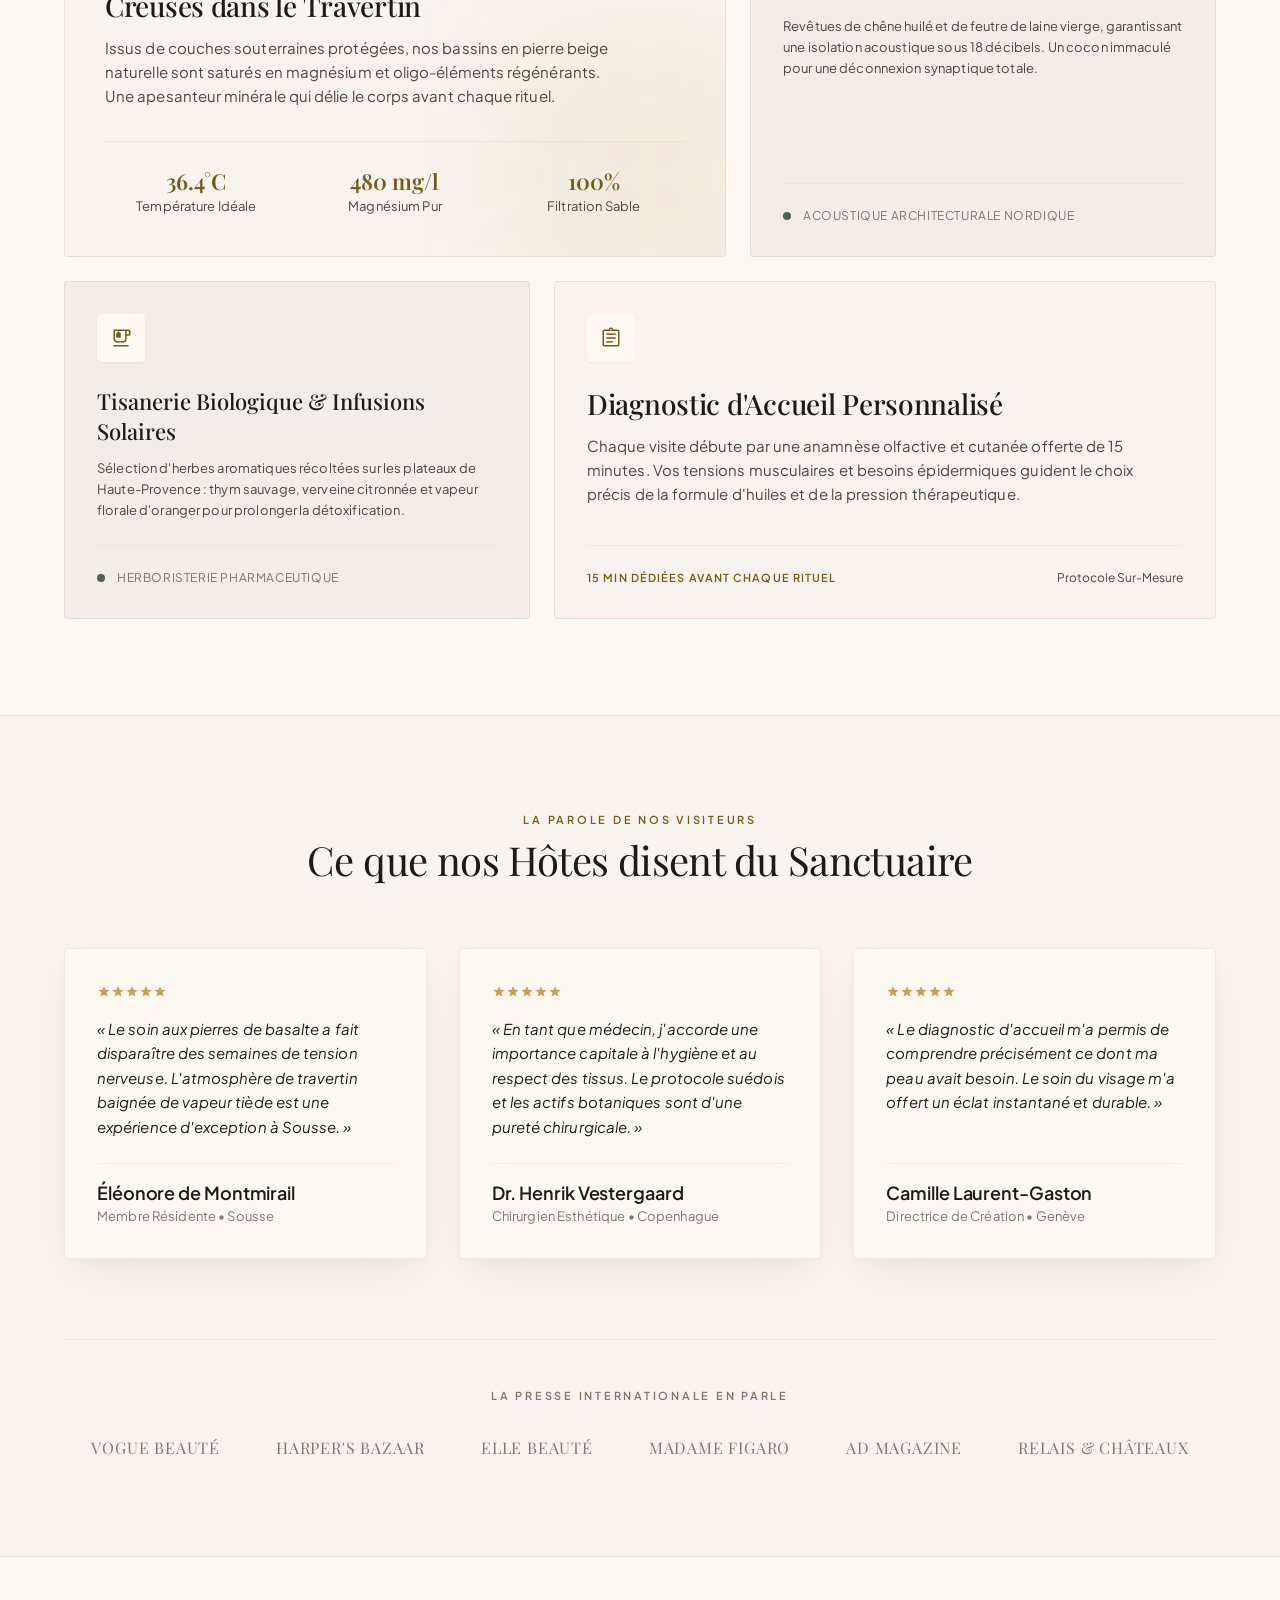
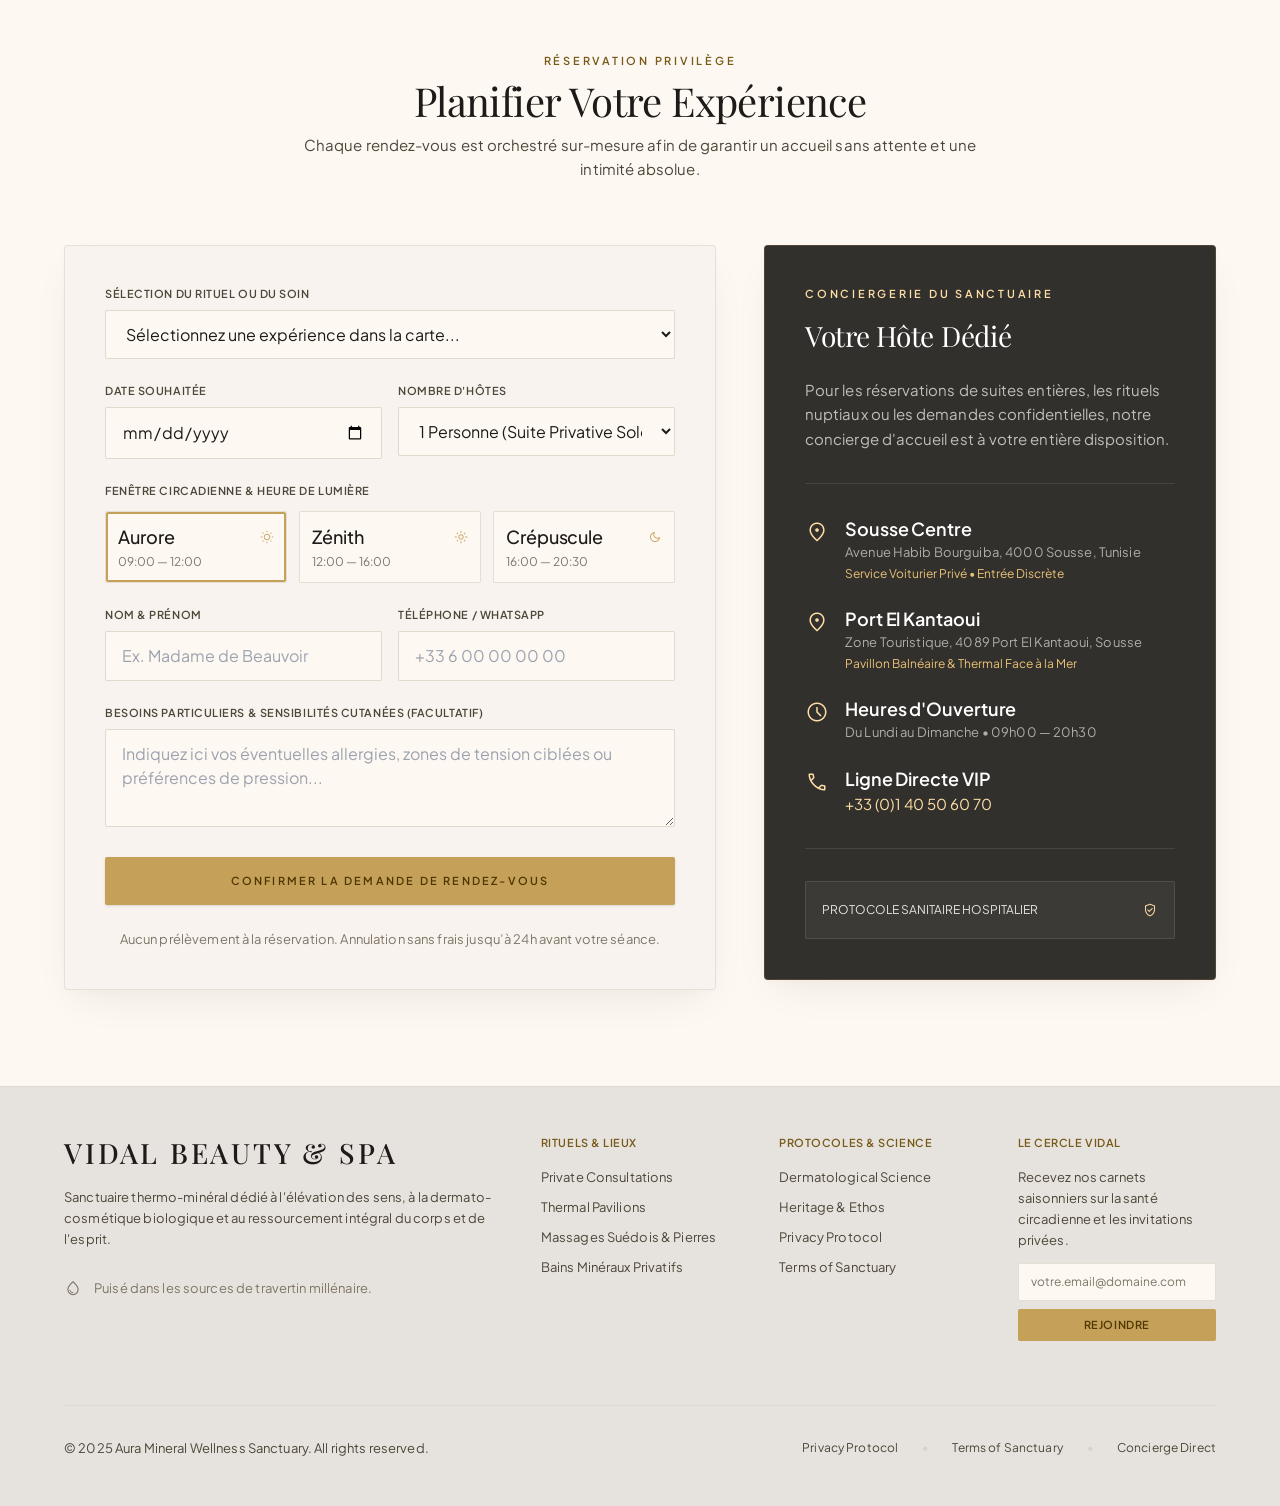
==== commit 8f8a1dfd: "Minimize hero background fading overlay gradients Co-authored-by: OpenBot <335604065+openbotgit[bot]" ====
--- a/index.html
+++ b/index.html
@@ -156,9 +156,9 @@
 <!-- Hero Background Image Asset -->
 <div class="absolute inset-0 z-0">
 <img alt="Sanctuaire thermal minéral Vidal Beauty &amp; Spa avec bain de travertin baigné de vapeur et table de massage" class="w-full h-full object-cover transition-transform duration-1000 ease-out hero-shift" src="./assets/hero.jpg"/>
-<!-- Deep warm editorial vignette & atmosphere overlay -->
-<div class="absolute inset-0" style="background-image: linear-gradient(to bottom, rgba(29,27,25,0.25) 0%, rgba(29,27,25,0.08) 28%, rgba(29,27,25,0) 48%);"></div>
-<div class="absolute inset-0" style="background-image: linear-gradient(to top, #fef8f3 0%, rgba(254,248,243,0.30) 4%, rgba(254,248,243,0) 14%);"></div>
+<!-- Minimal edge atmosphere overlays -->
+<div class="absolute inset-0 pointer-events-none" style="background-image: linear-gradient(to bottom, rgba(29,27,25,0.15) 0%, transparent 12%);"></div>
+<div class="absolute inset-0 pointer-events-none" style="background-image: linear-gradient(to top, #fef8f3 0%, rgba(254,248,243,0.25) 2%, transparent 5%);"></div>
 </div>
 <!-- Centered Hero Content -->
 <div class="relative z-10 max-w-5xl mx-auto px-margin-mobile md:px-margin-tablet text-center text-inverse-on-surface mt-10 md:mt-16">
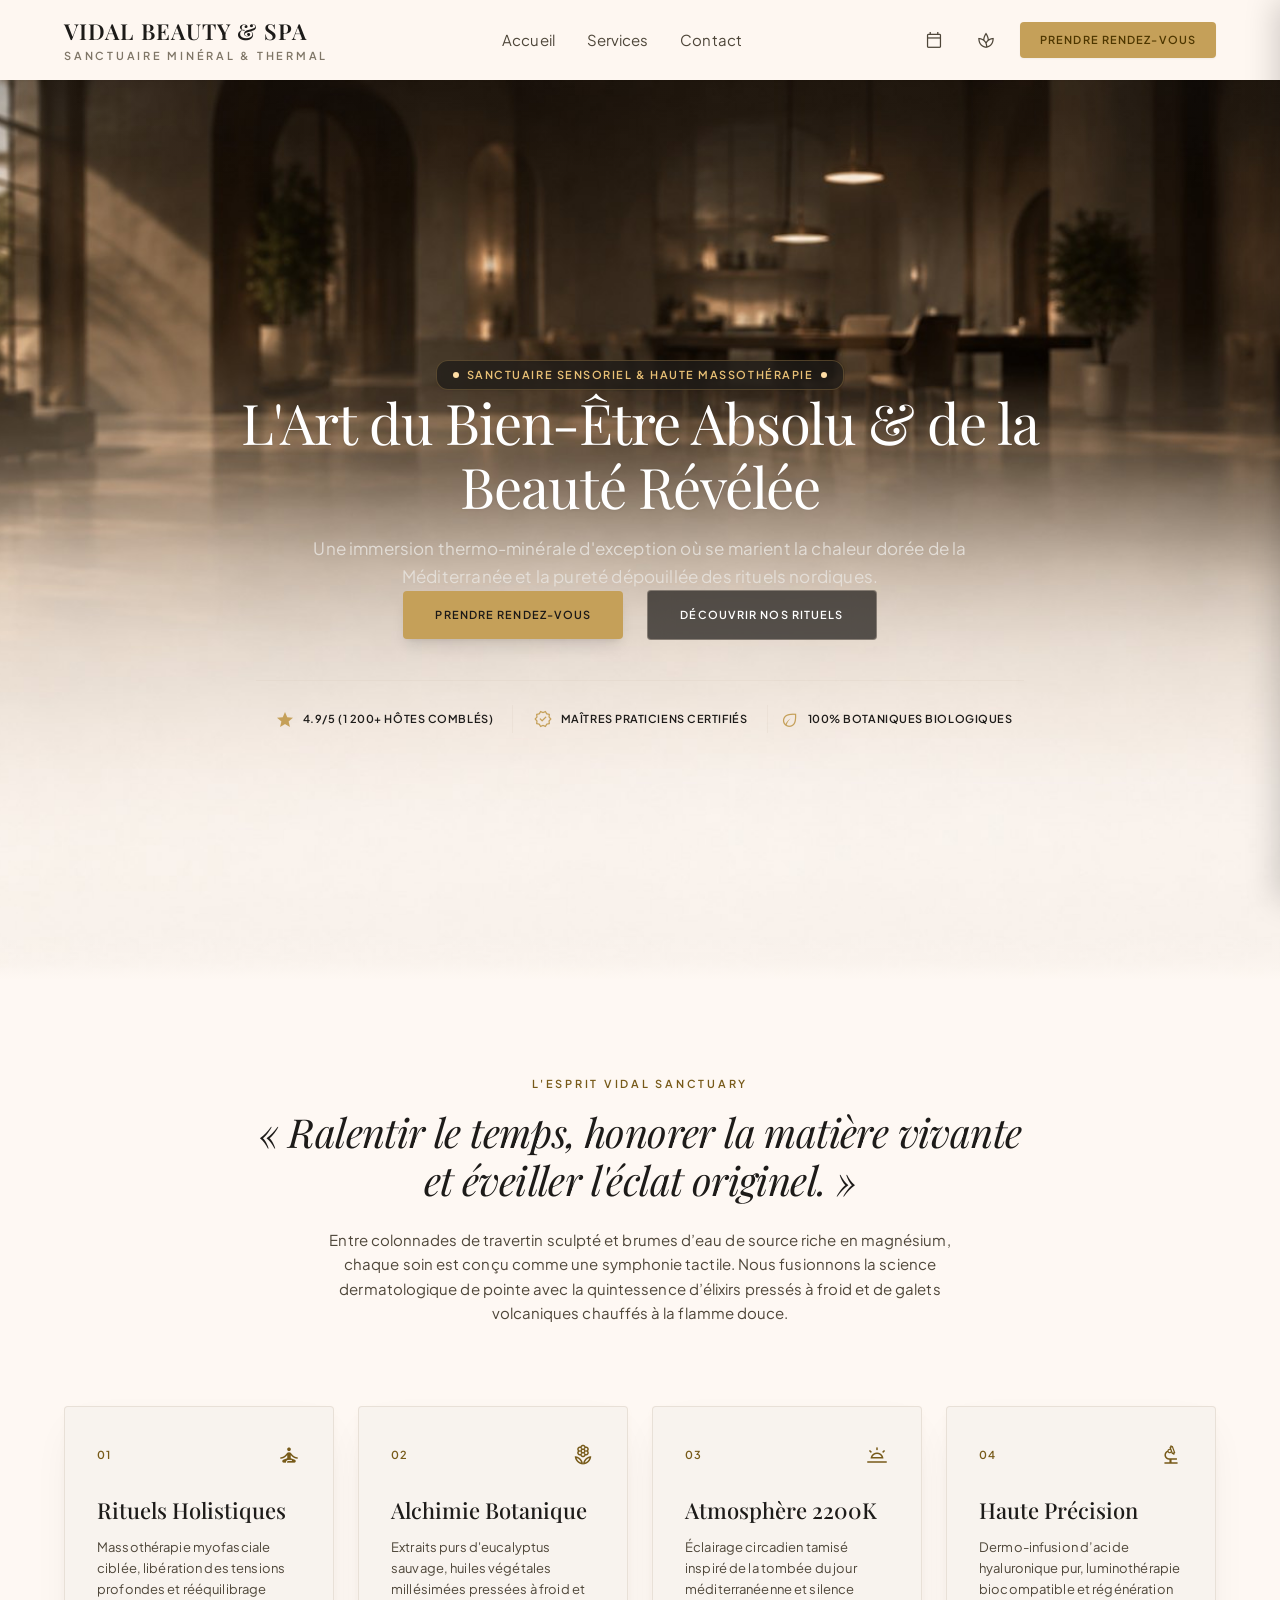
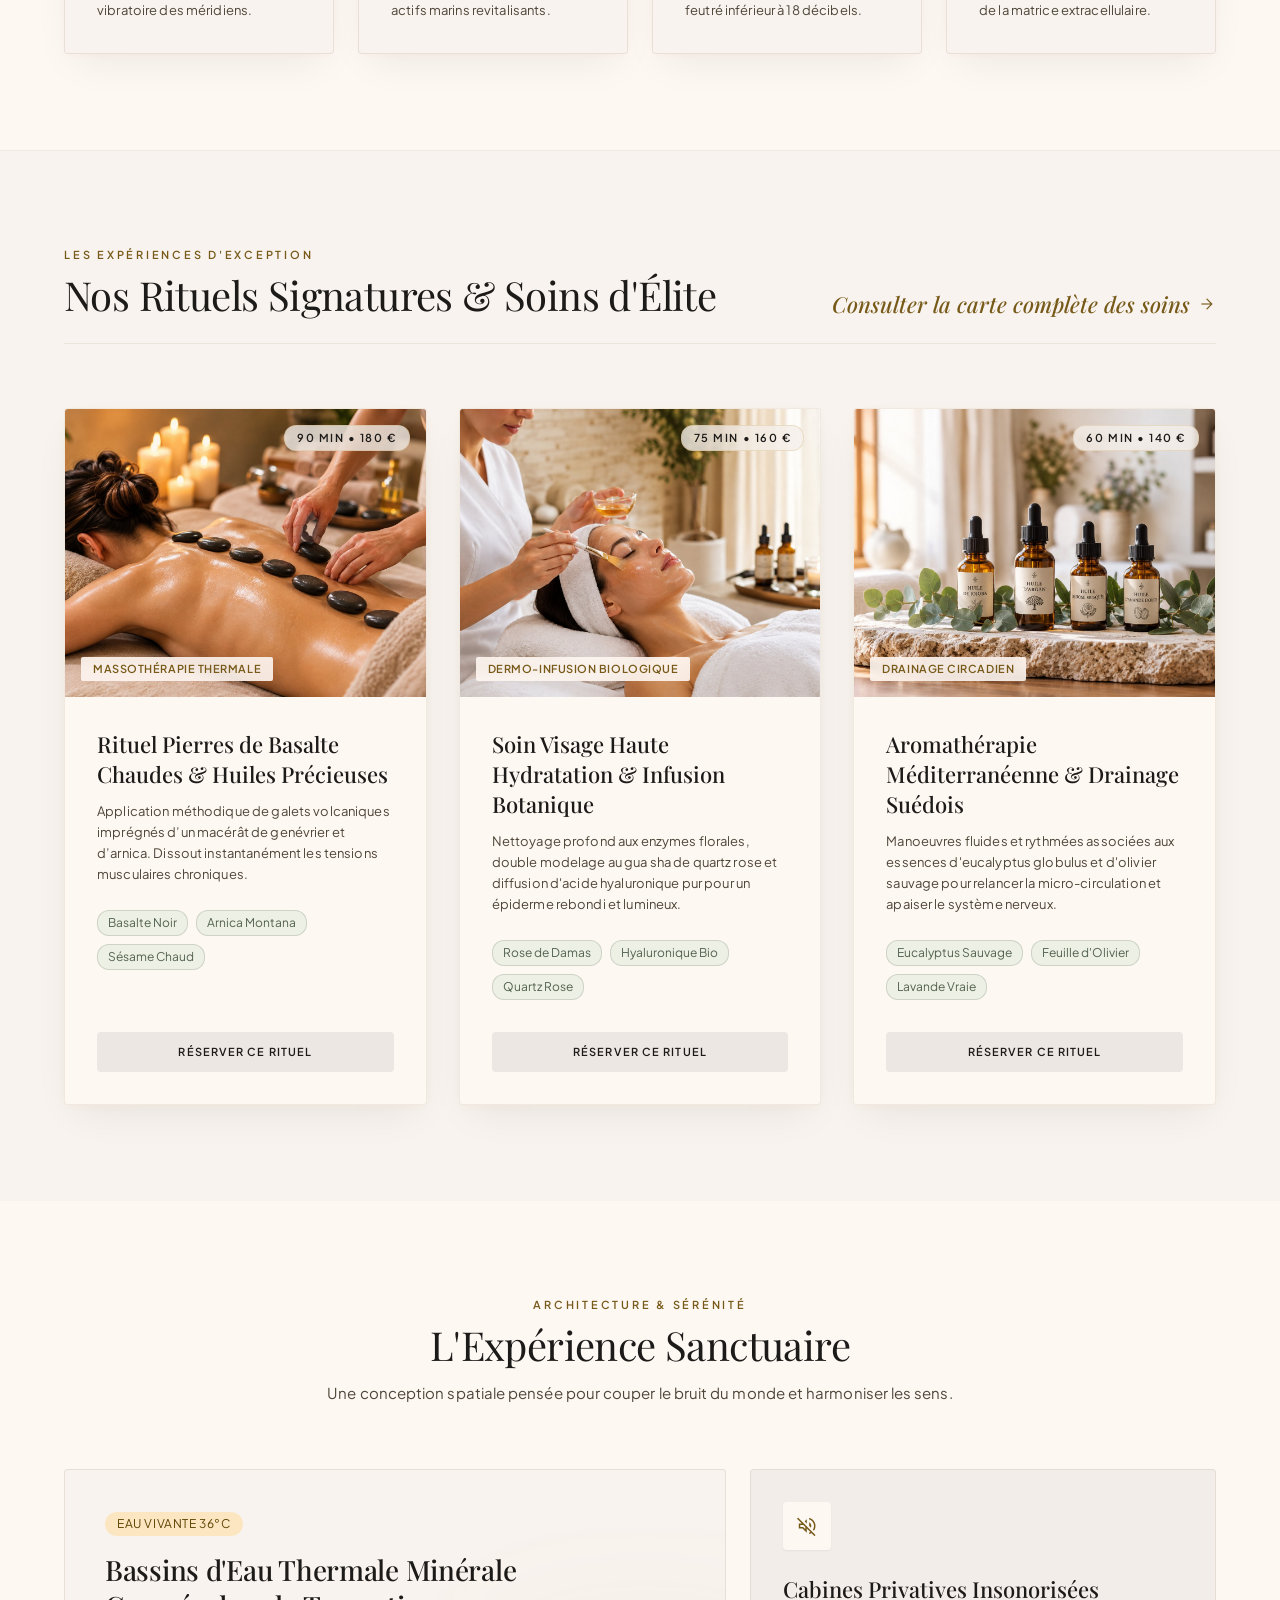
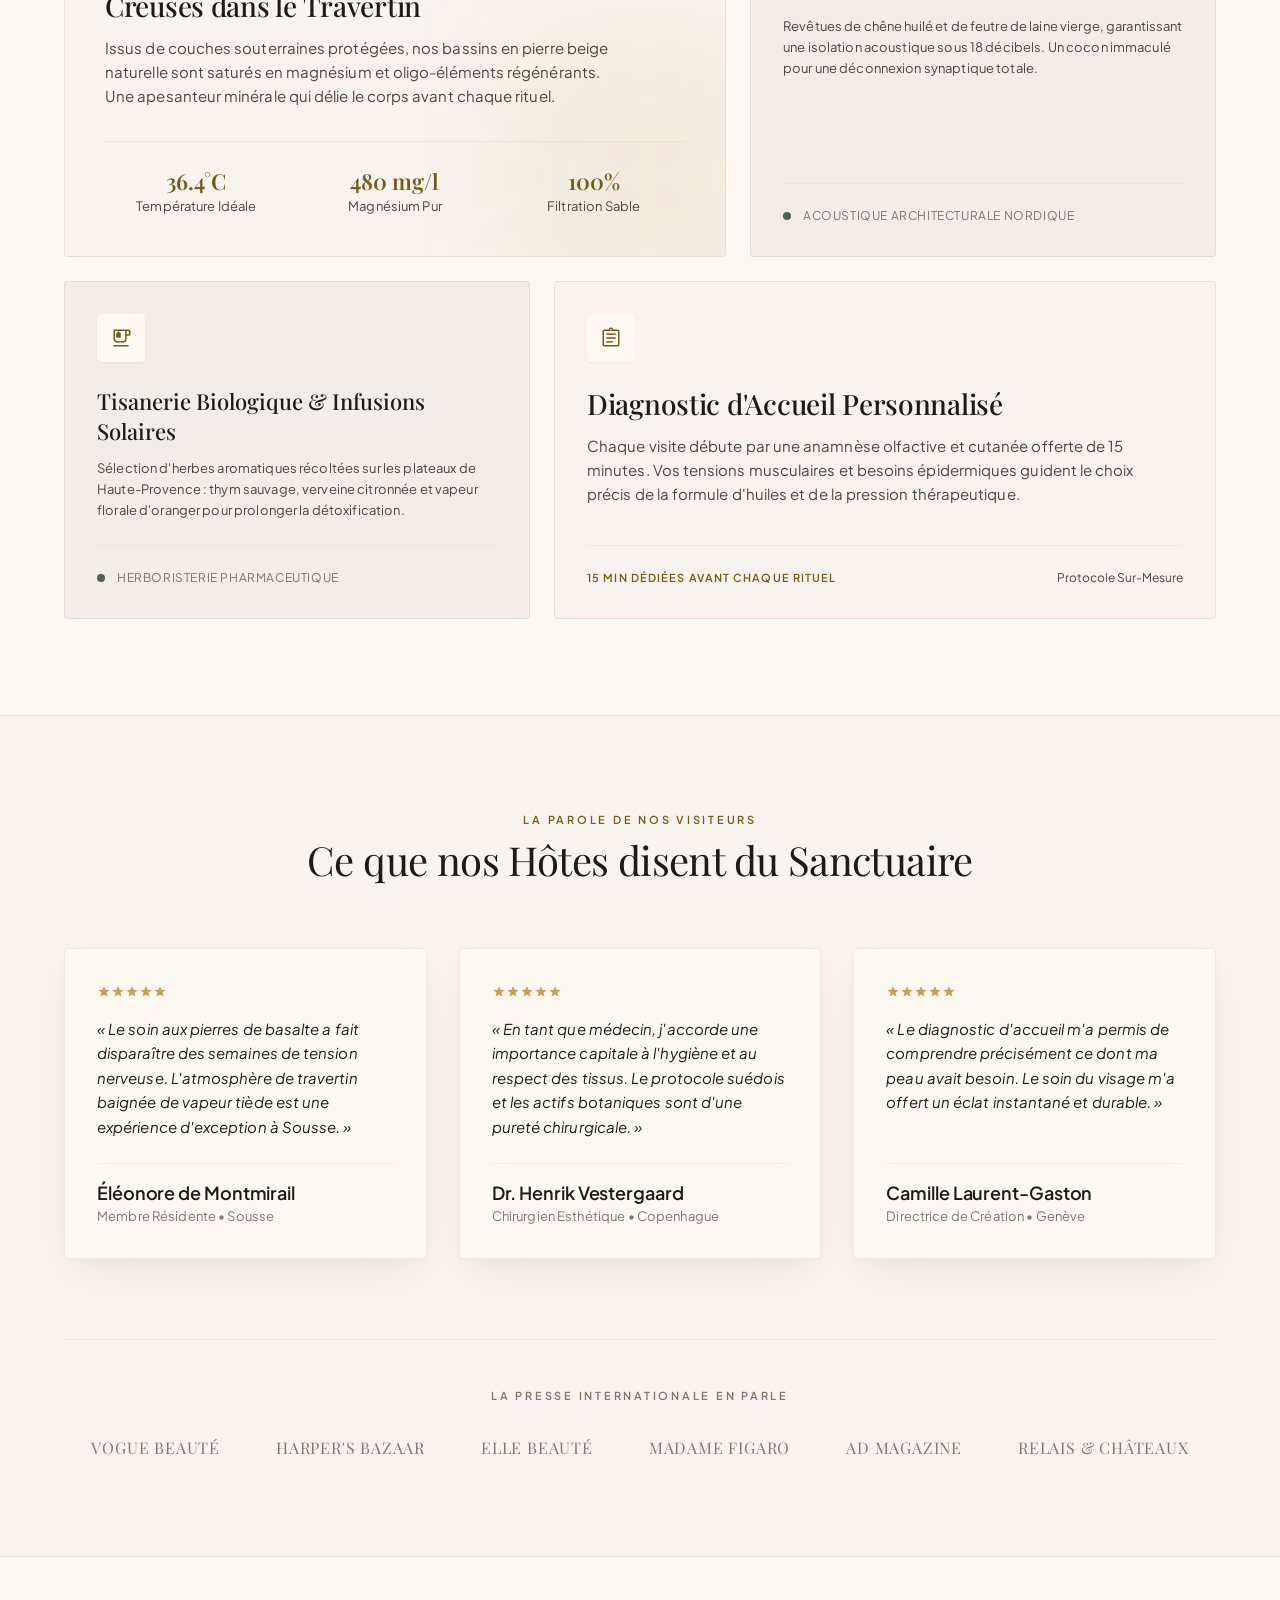
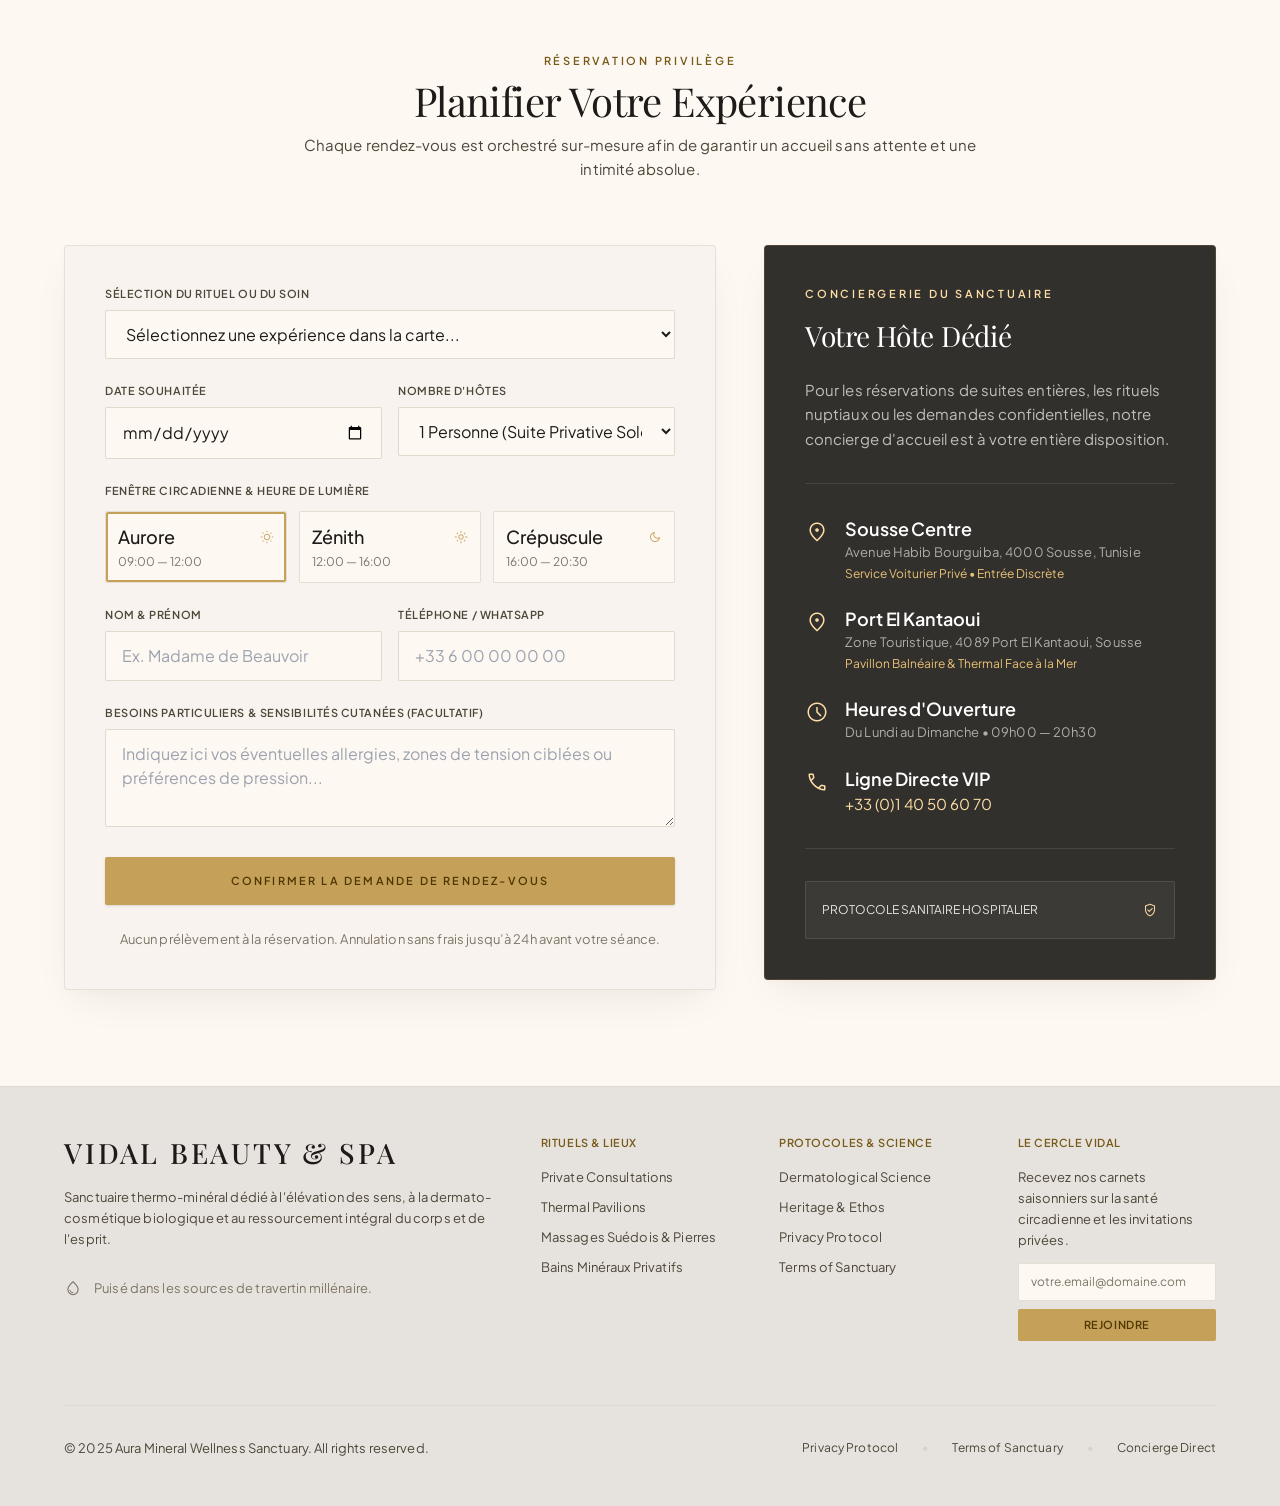
==== commit c277ecb6: "Move hero headline, subtitle, CTAs, and badges upward Co-authored-by: OpenBot <335604065+openbotgit[" ====
--- a/index.html
+++ b/index.html
@@ -152,7 +152,7 @@
 <!-- ========================================================
        HERO SECTION (FULL BLEED / 100vh / TRAVERTINE SANCTUARY)
   ======================================================== -->
-<section class="relative w-full min-h-screen flex items-center justify-center overflow-hidden pt-24 pb-16">
+<section class="relative w-full min-h-screen flex items-center justify-center overflow-hidden pt-8 md:pt-12 pb-12">
 <!-- Hero Background Image Asset -->
 <div class="absolute inset-0 z-0">
 <img alt="Sanctuaire thermal minéral Vidal Beauty &amp; Spa avec bain de travertin baigné de vapeur et table de massage" class="w-full h-full object-cover transition-transform duration-1000 ease-out hero-shift" src="./assets/hero.jpg"/>
@@ -161,9 +161,9 @@
 <div class="absolute inset-0 pointer-events-none" style="background-image: linear-gradient(to top, #fef8f3 0%, rgba(254,248,243,0.25) 2%, transparent 5%);"></div>
 </div>
 <!-- Centered Hero Content -->
-<div class="relative z-10 max-w-5xl mx-auto px-margin-mobile md:px-margin-tablet text-center text-inverse-on-surface mt-10 md:mt-16">
+<div class="relative z-10 max-w-5xl mx-auto px-margin-mobile md:px-margin-tablet text-center text-inverse-on-surface -mt-6 md:-mt-12">
 <!-- Curated Pill Badge -->
-<div class="inline-flex items-center gap-2 px-4 py-1.5 rounded-full frosted-glass-dark border border-primary-container/30 mb-8 animate-fade-in shadow-sm">
+<div class="inline-flex items-center gap-2 px-4 py-1.5 rounded-full frosted-glass-dark border border-primary-container/30 mb-5 animate-fade-in shadow-sm">
 <span class="w-1.5 h-1.5 rounded-full bg-primary-fixed animate-pulse"></span>
 <span class="font-label-caps text-label-caps tracking-[0.22em] text-primary-fixed-dim uppercase text-[10px] md:text-label-caps">
           SANCTUAIRE SENSORIEL &amp; HAUTE MASSOTHÉRAPIE
@@ -171,15 +171,15 @@
 <span class="w-1.5 h-1.5 rounded-full bg-primary-fixed animate-pulse"></span>
 </div>
 <!-- Headline in high-contrast editorial serif -->
-<h1 class="font-display-hero-mobile md:font-display-hero text-display-hero-mobile md:text-display-hero text-surface-container-lowest font-normal tracking-tight max-w-4xl mx-auto mb-6 leading-tight drop-shadow-sm">
+<h1 class="font-display-hero-mobile md:font-display-hero text-display-hero-mobile md:text-display-hero text-surface-container-lowest font-normal tracking-tight max-w-4xl mx-auto mb-4 leading-tight drop-shadow-sm">
         L'Art du Bien-Être Absolu &amp; de la Beauté Révélée
       </h1>
 <!-- Refined Subtitle -->
-<p class="font-body-md md:font-body-lg text-body-md md:text-body-lg text-surface-variant/90 max-w-2xl mx-auto mb-10 font-light leading-relaxed">
+<p class="font-body-md md:font-body-lg text-body-md md:text-body-lg text-surface-variant/90 max-w-2xl mx-auto mb-7 font-light leading-relaxed">
         Une immersion thermo-minérale d'exception où se marient la chaleur dorée de la Méditerranée et la pureté dépouillée des rituels nordiques.
       </p>
 <!-- Dual Action Triggers -->
-<div class="flex flex-col sm:flex-row items-center justify-center gap-4 sm:gap-6 mb-16">
+<div class="flex flex-col sm:flex-row items-center justify-center gap-4 sm:gap-6 mb-10">
 <a class="w-full sm:w-auto inline-flex items-center justify-center bg-primary-container hover:bg-[#b89045] text-[#1c1917] font-label-caps text-label-caps px-8 py-4 rounded-lg tracking-widest uppercase transition-all duration-300 shadow-lg hover:shadow-xl hover:-translate-y-0.5" href="contact.html">
           PRENDRE RENDEZ-VOUS
         </a>
@@ -188,7 +188,7 @@
         </a>
 </div>
 <!-- Trust / Prestige Accolades Row -->
-<div class="pt-8 border-t border-outline-variant/20 max-w-3xl mx-auto grid grid-cols-1 md:grid-cols-3 gap-6 text-center">
+<div class="pt-6 border-t border-outline-variant/20 max-w-3xl mx-auto grid grid-cols-1 md:grid-cols-3 gap-5 text-center">
 <div class="flex items-center justify-center gap-2">
 <span class="material-symbols-outlined text-primary-container text-xl" style="font-variation-settings: 'FILL' 1;">star</span>
 <span class="font-label-caps text-label-caps text-on-surface tracking-wider">
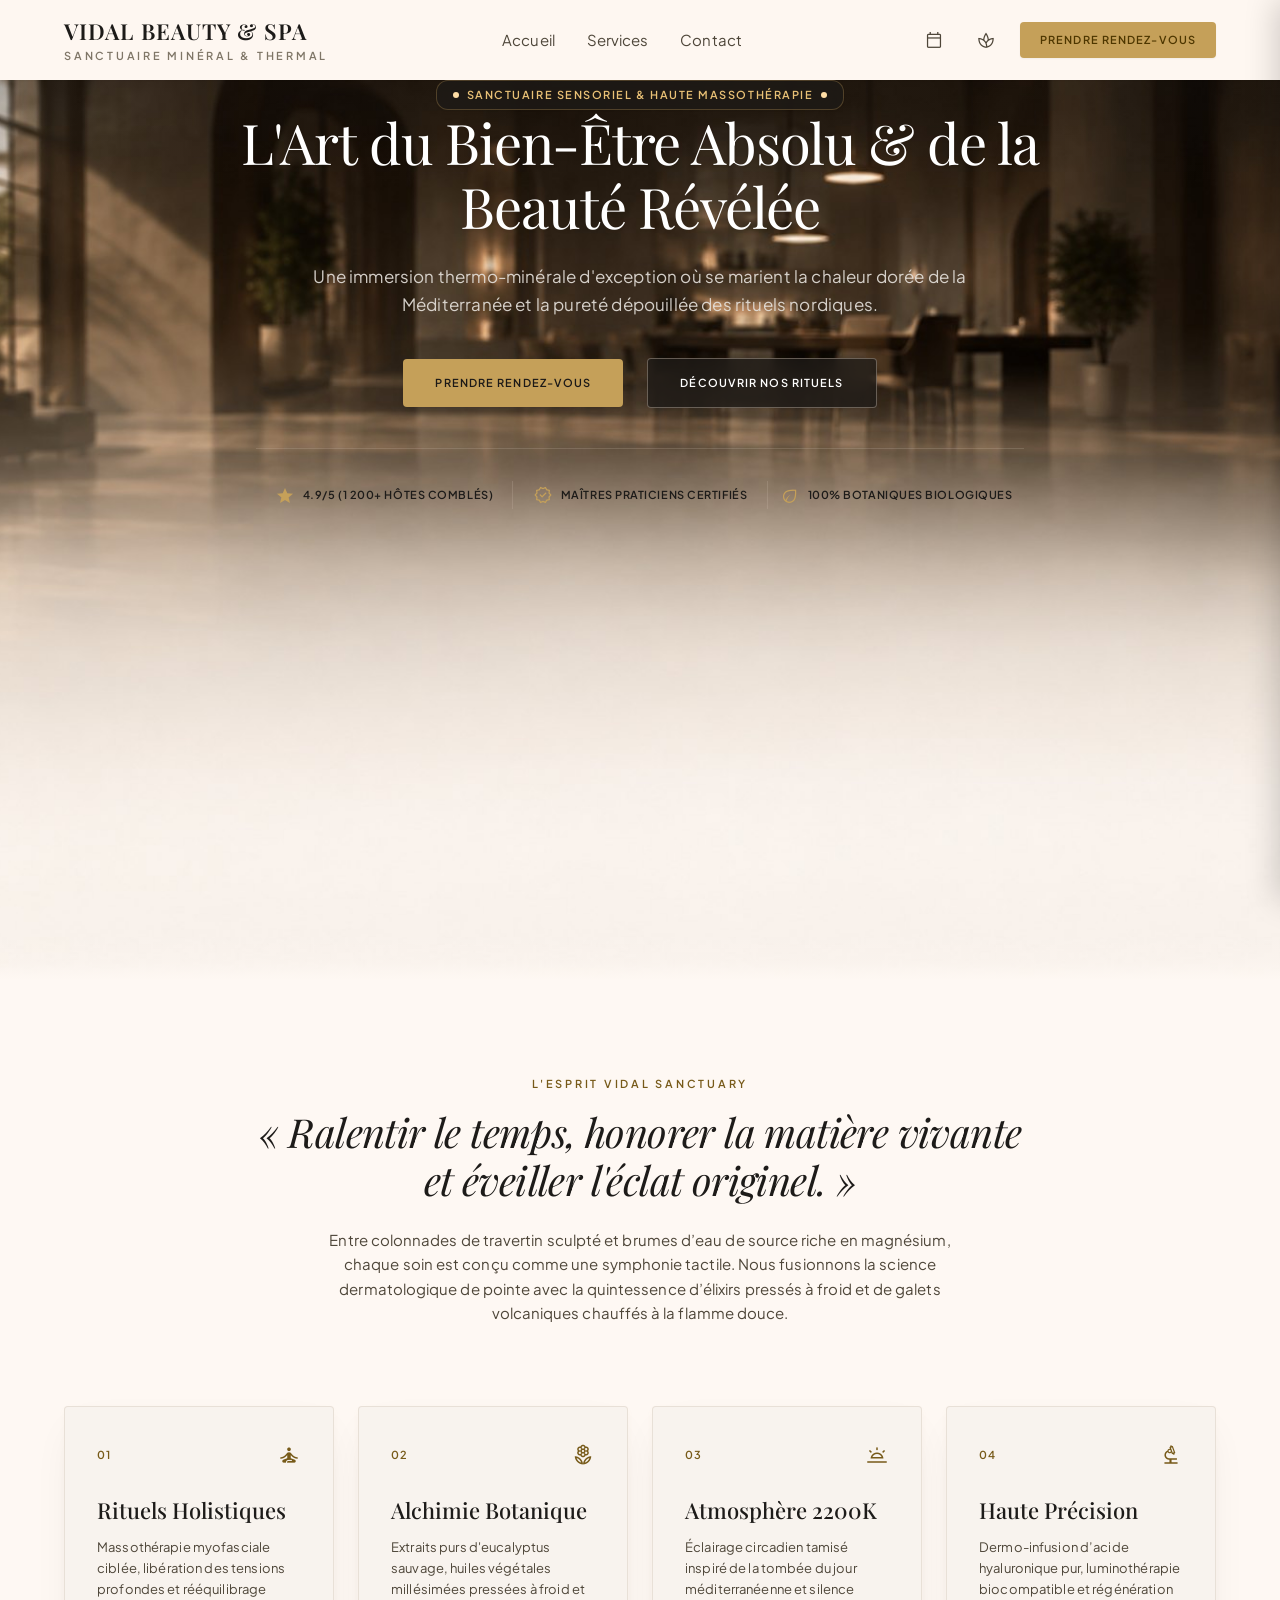
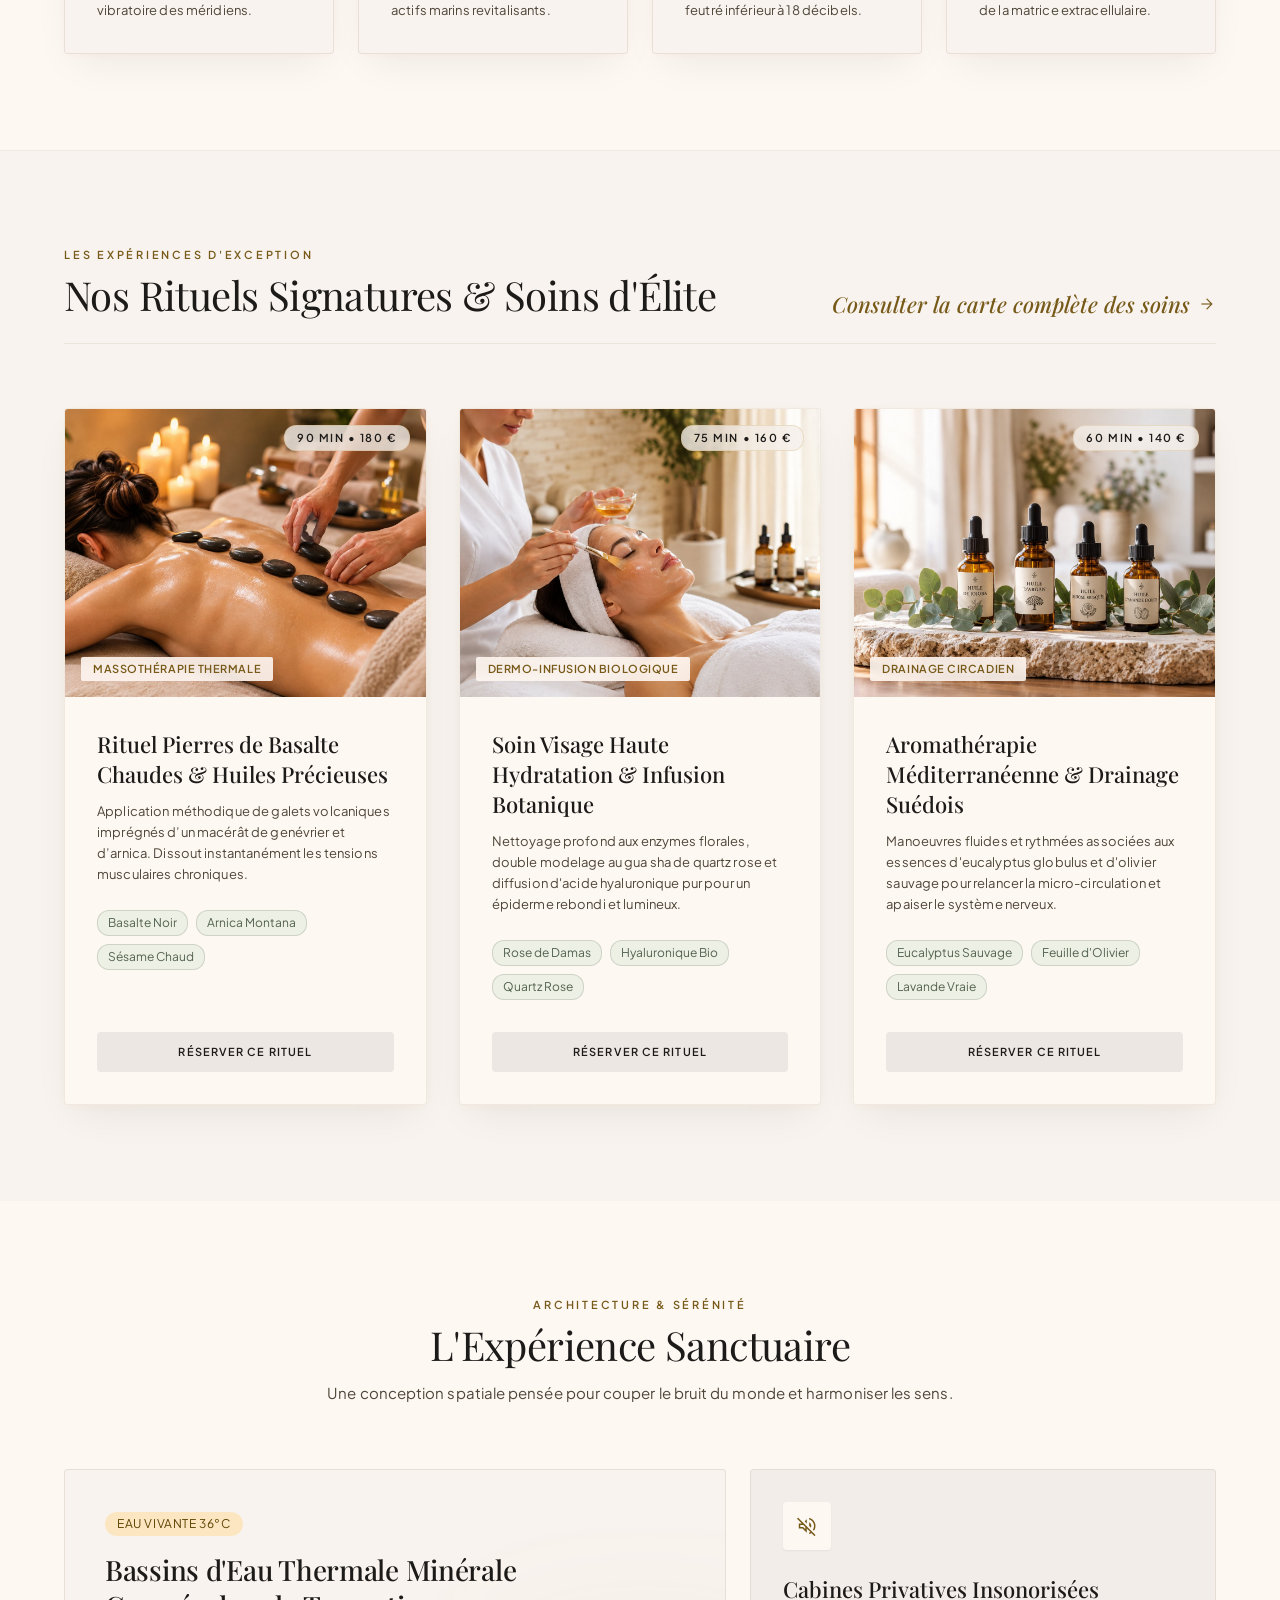
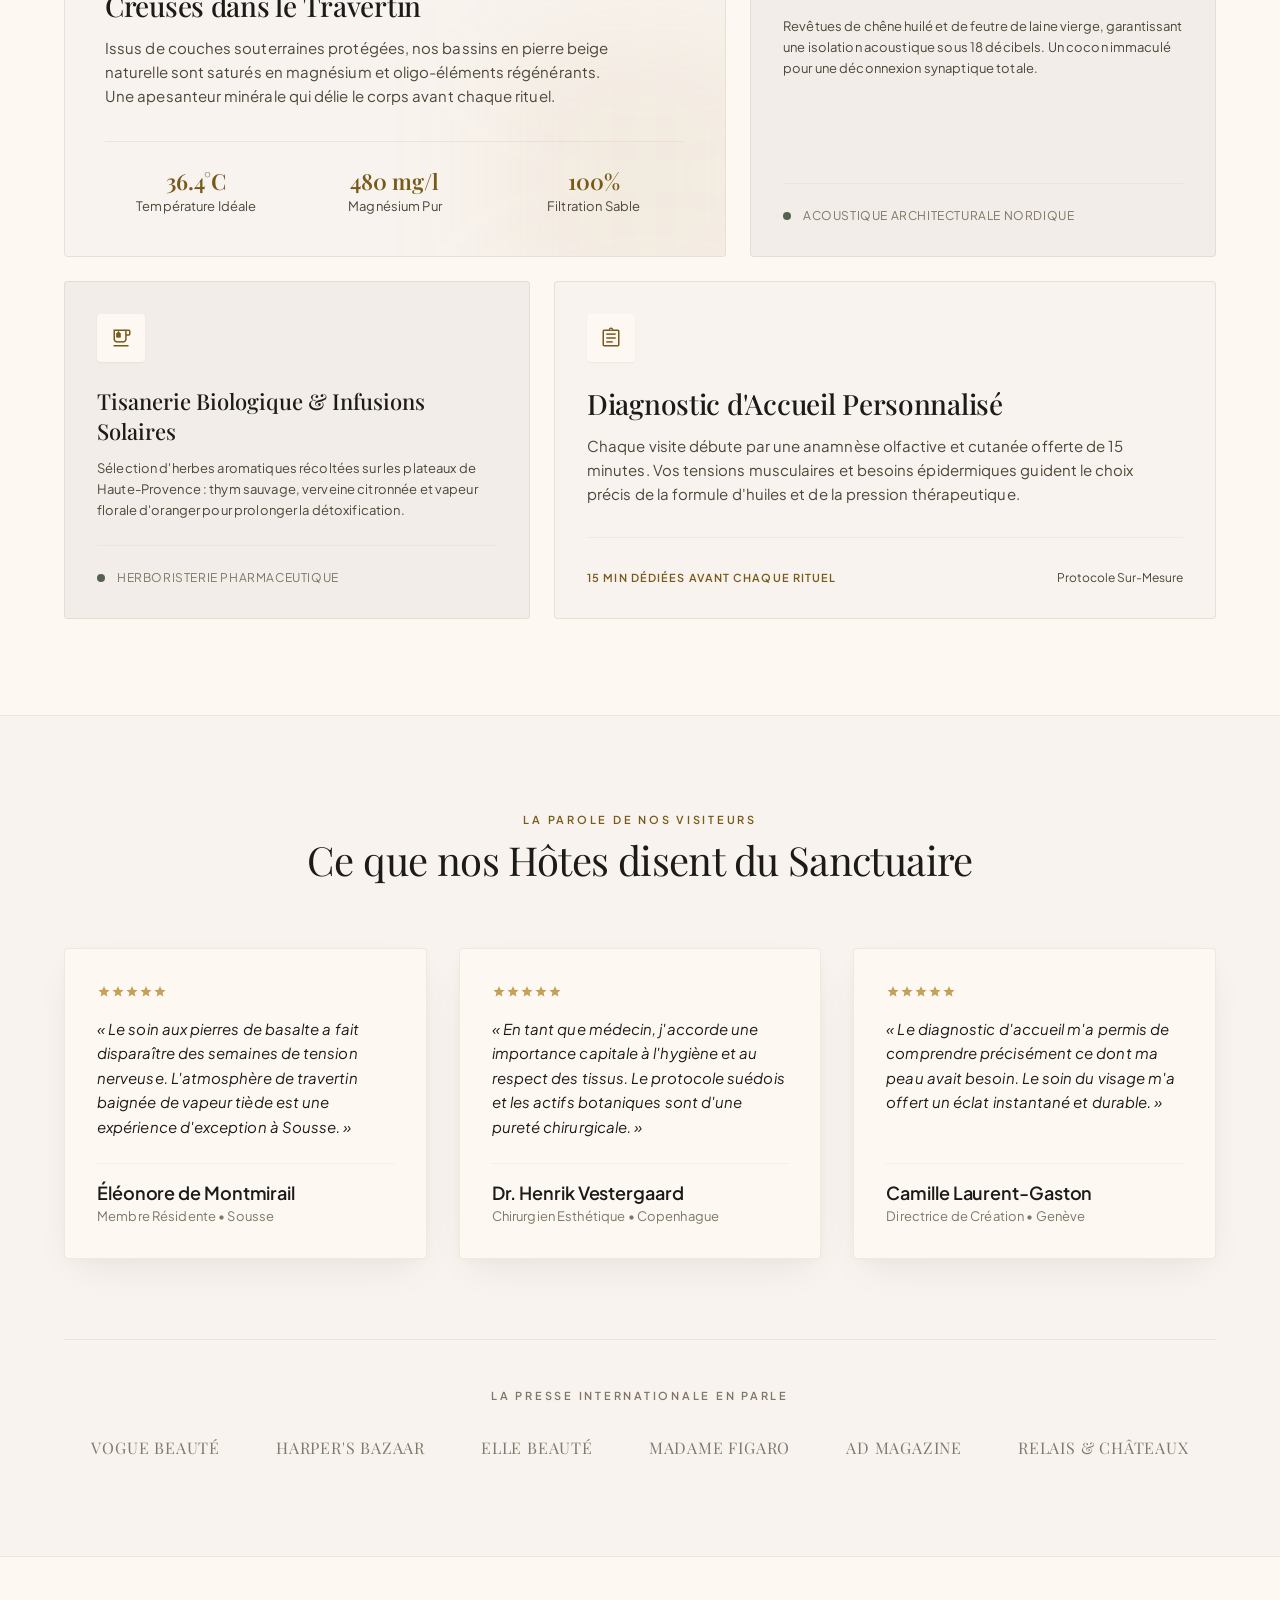
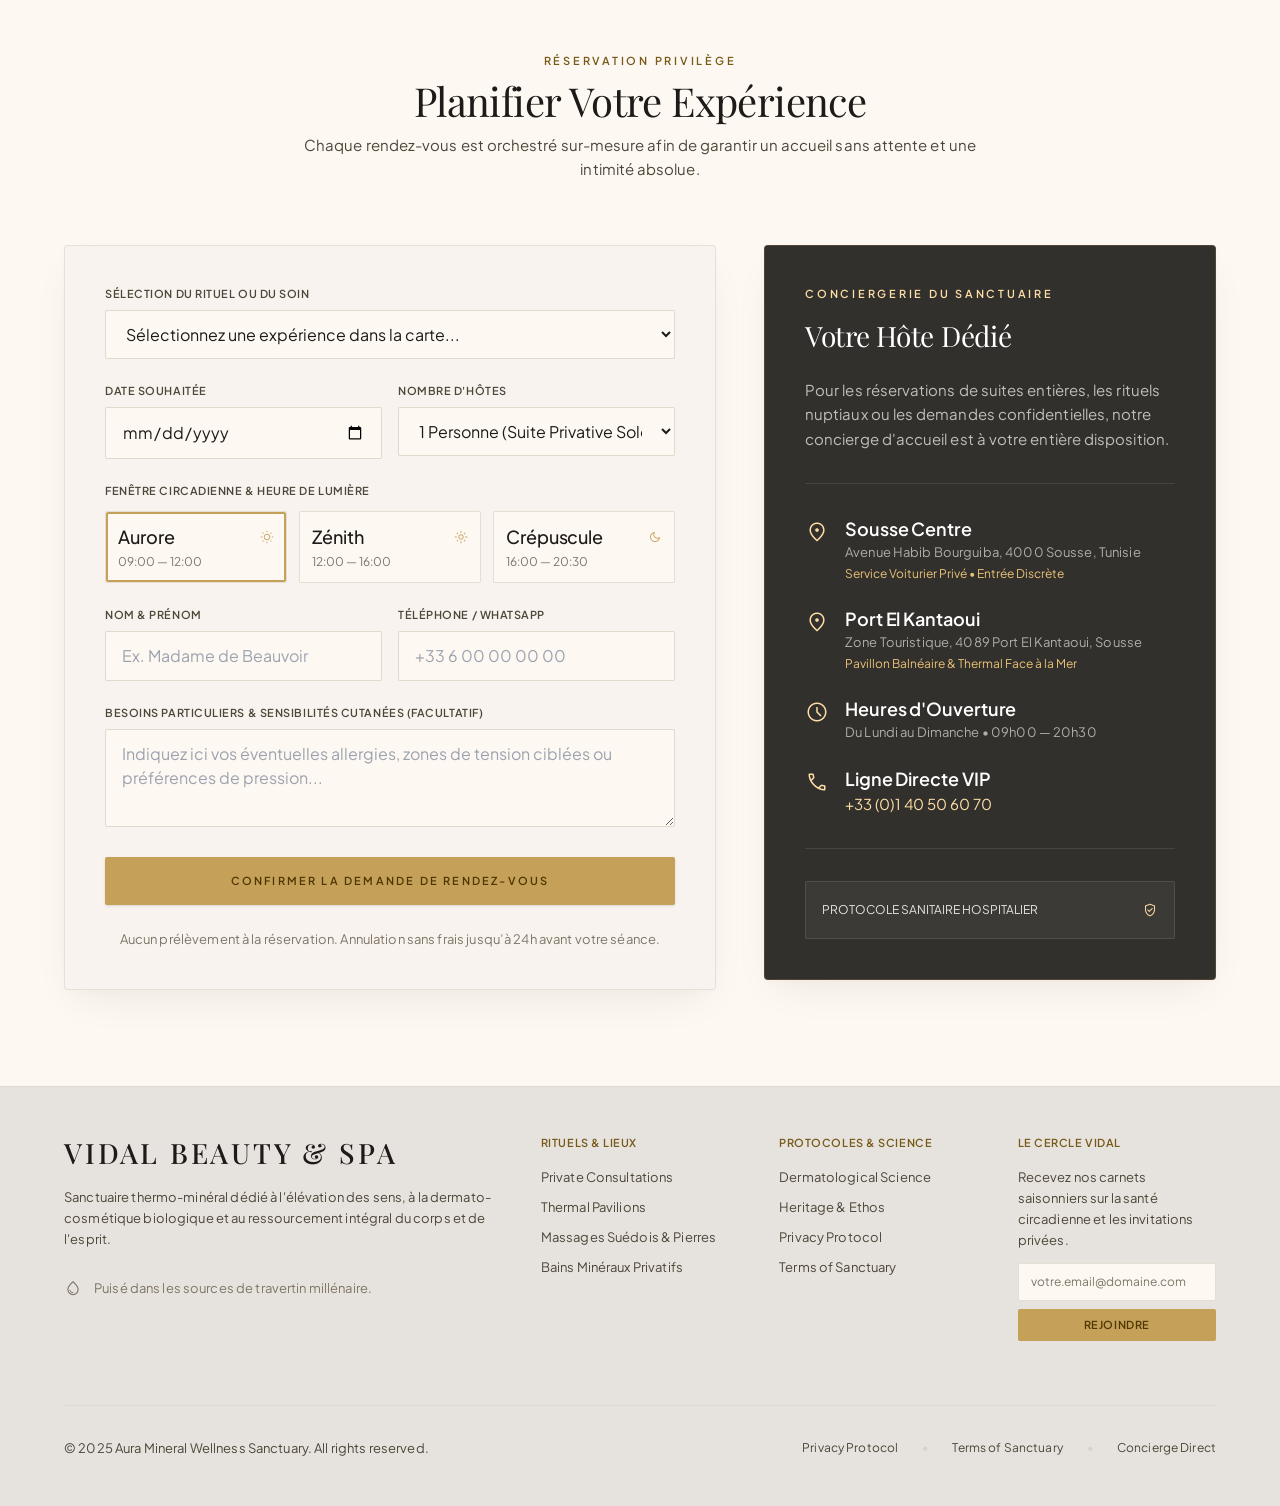
==== commit e6ce5afa: "Restore natural spacing between hero elements while keeping block lifted Co-authored-by: OpenBot <33" ====
--- a/index.html
+++ b/index.html
@@ -152,7 +152,7 @@
 <!-- ========================================================
        HERO SECTION (FULL BLEED / 100vh / TRAVERTINE SANCTUARY)
   ======================================================== -->
-<section class="relative w-full min-h-screen flex items-center justify-center overflow-hidden pt-8 md:pt-12 pb-12">
+<section class="relative w-full min-h-screen flex items-start justify-center overflow-hidden pt-16 md:pt-20 pb-16">
 <!-- Hero Background Image Asset -->
 <div class="absolute inset-0 z-0">
 <img alt="Sanctuaire thermal minéral Vidal Beauty &amp; Spa avec bain de travertin baigné de vapeur et table de massage" class="w-full h-full object-cover transition-transform duration-1000 ease-out hero-shift" src="./assets/hero.jpg"/>
@@ -161,9 +161,9 @@
 <div class="absolute inset-0 pointer-events-none" style="background-image: linear-gradient(to top, #fef8f3 0%, rgba(254,248,243,0.25) 2%, transparent 5%);"></div>
 </div>
 <!-- Centered Hero Content -->
-<div class="relative z-10 max-w-5xl mx-auto px-margin-mobile md:px-margin-tablet text-center text-inverse-on-surface -mt-6 md:-mt-12">
+<div class="relative z-10 max-w-5xl mx-auto px-margin-mobile md:px-margin-tablet text-center text-inverse-on-surface">
 <!-- Curated Pill Badge -->
-<div class="inline-flex items-center gap-2 px-4 py-1.5 rounded-full frosted-glass-dark border border-primary-container/30 mb-5 animate-fade-in shadow-sm">
+<div class="inline-flex items-center gap-2 px-4 py-1.5 rounded-full frosted-glass-dark border border-primary-container/30 mb-7 animate-fade-in shadow-sm">
 <span class="w-1.5 h-1.5 rounded-full bg-primary-fixed animate-pulse"></span>
 <span class="font-label-caps text-label-caps tracking-[0.22em] text-primary-fixed-dim uppercase text-[10px] md:text-label-caps">
           SANCTUAIRE SENSORIEL &amp; HAUTE MASSOTHÉRAPIE
@@ -171,11 +171,11 @@
 <span class="w-1.5 h-1.5 rounded-full bg-primary-fixed animate-pulse"></span>
 </div>
 <!-- Headline in high-contrast editorial serif -->
-<h1 class="font-display-hero-mobile md:font-display-hero text-display-hero-mobile md:text-display-hero text-surface-container-lowest font-normal tracking-tight max-w-4xl mx-auto mb-4 leading-tight drop-shadow-sm">
+<h1 class="font-display-hero-mobile md:font-display-hero text-display-hero-mobile md:text-display-hero text-surface-container-lowest font-normal tracking-tight max-w-4xl mx-auto mb-6 leading-tight drop-shadow-sm">
         L'Art du Bien-Être Absolu &amp; de la Beauté Révélée
       </h1>
 <!-- Refined Subtitle -->
-<p class="font-body-md md:font-body-lg text-body-md md:text-body-lg text-surface-variant/90 max-w-2xl mx-auto mb-7 font-light leading-relaxed">
+<p class="font-body-md md:font-body-lg text-body-md md:text-body-lg text-surface-variant/90 max-w-2xl mx-auto mb-10 font-light leading-relaxed">
         Une immersion thermo-minérale d'exception où se marient la chaleur dorée de la Méditerranée et la pureté dépouillée des rituels nordiques.
       </p>
 <!-- Dual Action Triggers -->
@@ -188,7 +188,7 @@
         </a>
 </div>
 <!-- Trust / Prestige Accolades Row -->
-<div class="pt-6 border-t border-outline-variant/20 max-w-3xl mx-auto grid grid-cols-1 md:grid-cols-3 gap-5 text-center">
+<div class="pt-8 border-t border-outline-variant/20 max-w-3xl mx-auto grid grid-cols-1 md:grid-cols-3 gap-5 text-center">
 <div class="flex items-center justify-center gap-2">
 <span class="material-symbols-outlined text-primary-container text-xl" style="font-variation-settings: 'FILL' 1;">star</span>
 <span class="font-label-caps text-label-caps text-on-surface tracking-wider">
@@ -518,7 +518,7 @@
               Chaque visite débute par une anamnèse olfactive et cutanée offerte de 15 minutes. Vos tensions musculaires et besoins épidermiques guident le choix précis de la formule d'huiles et de la pression thérapeutique.
             </p>
 </div>
-<div class="pt-6 border-t border-outline-variant/20 flex items-center justify-between">
+<div class="pt-8 border-t border-outline-variant/20 flex items-center justify-between">
 <span class="font-label-caps text-label-caps text-primary tracking-widest uppercase">
               15 MIN DÉDIÉES AVANT CHAQUE RITUEL
             </span>
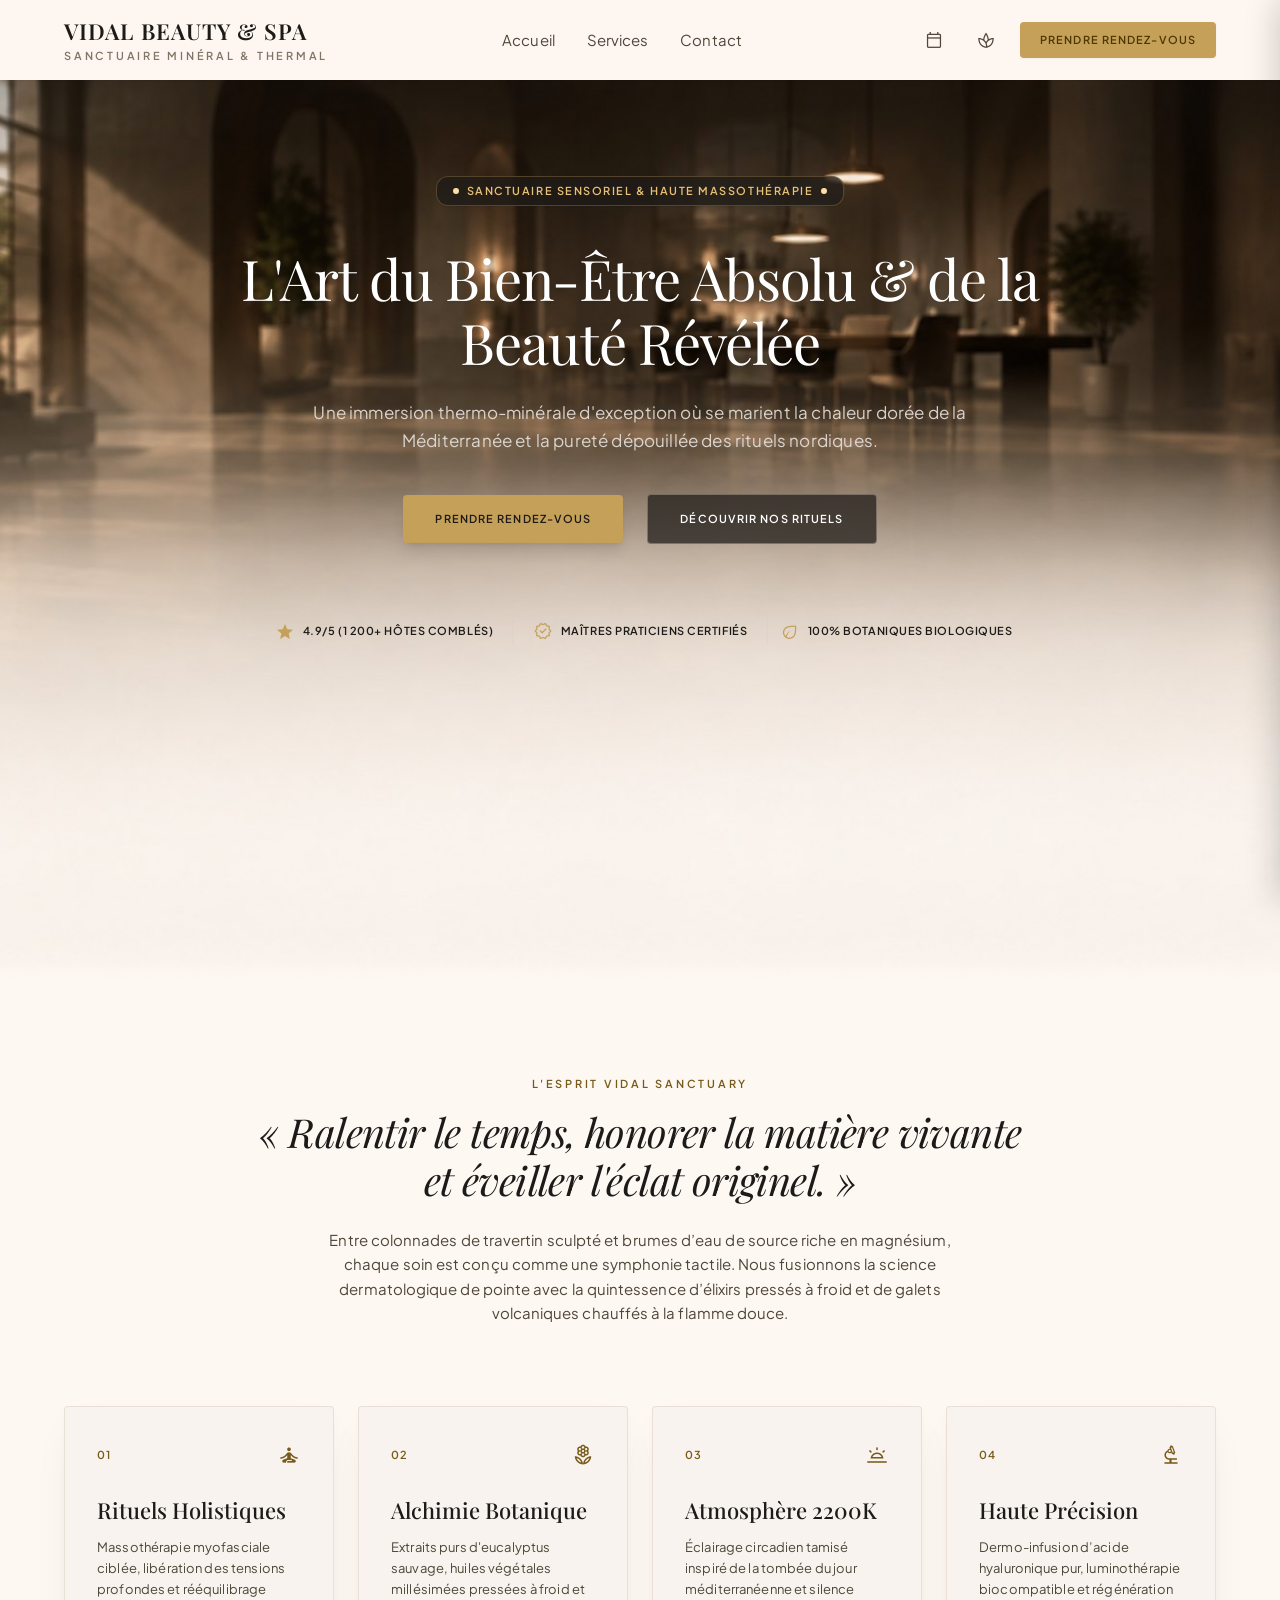
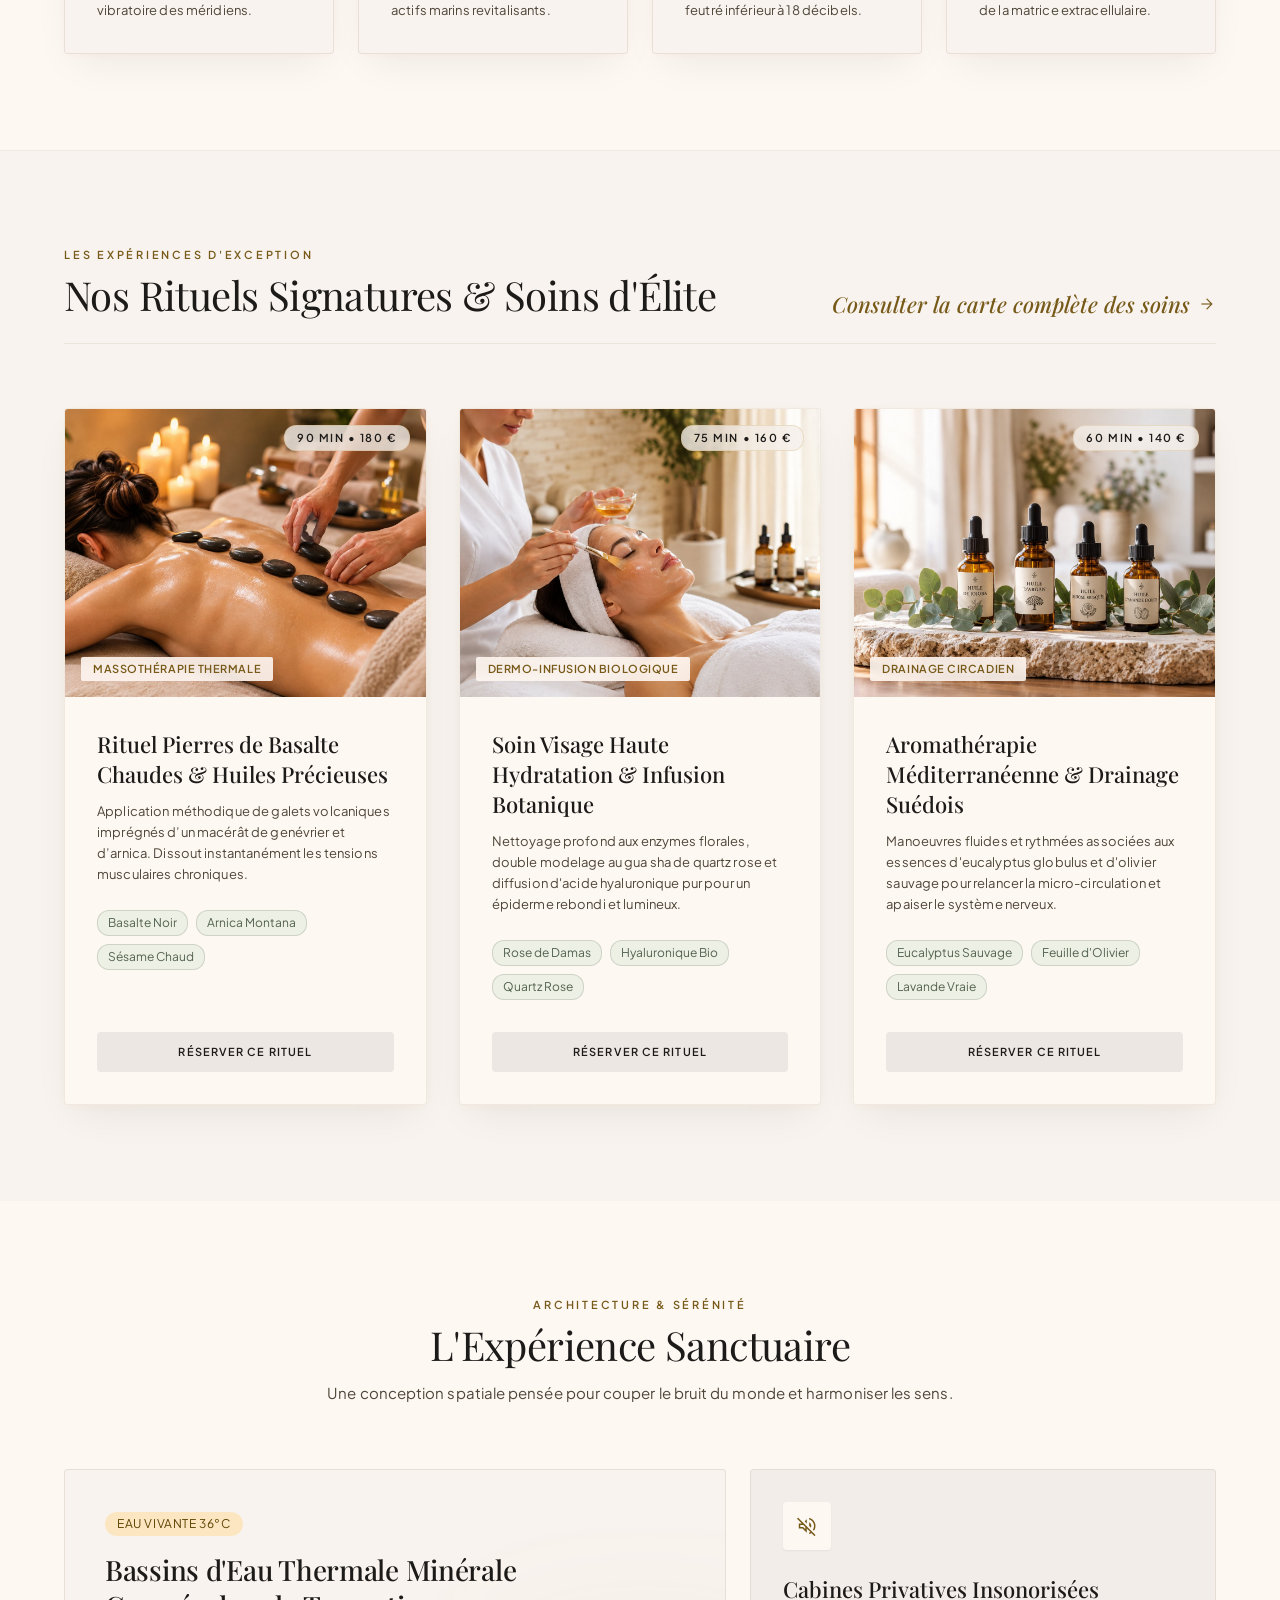
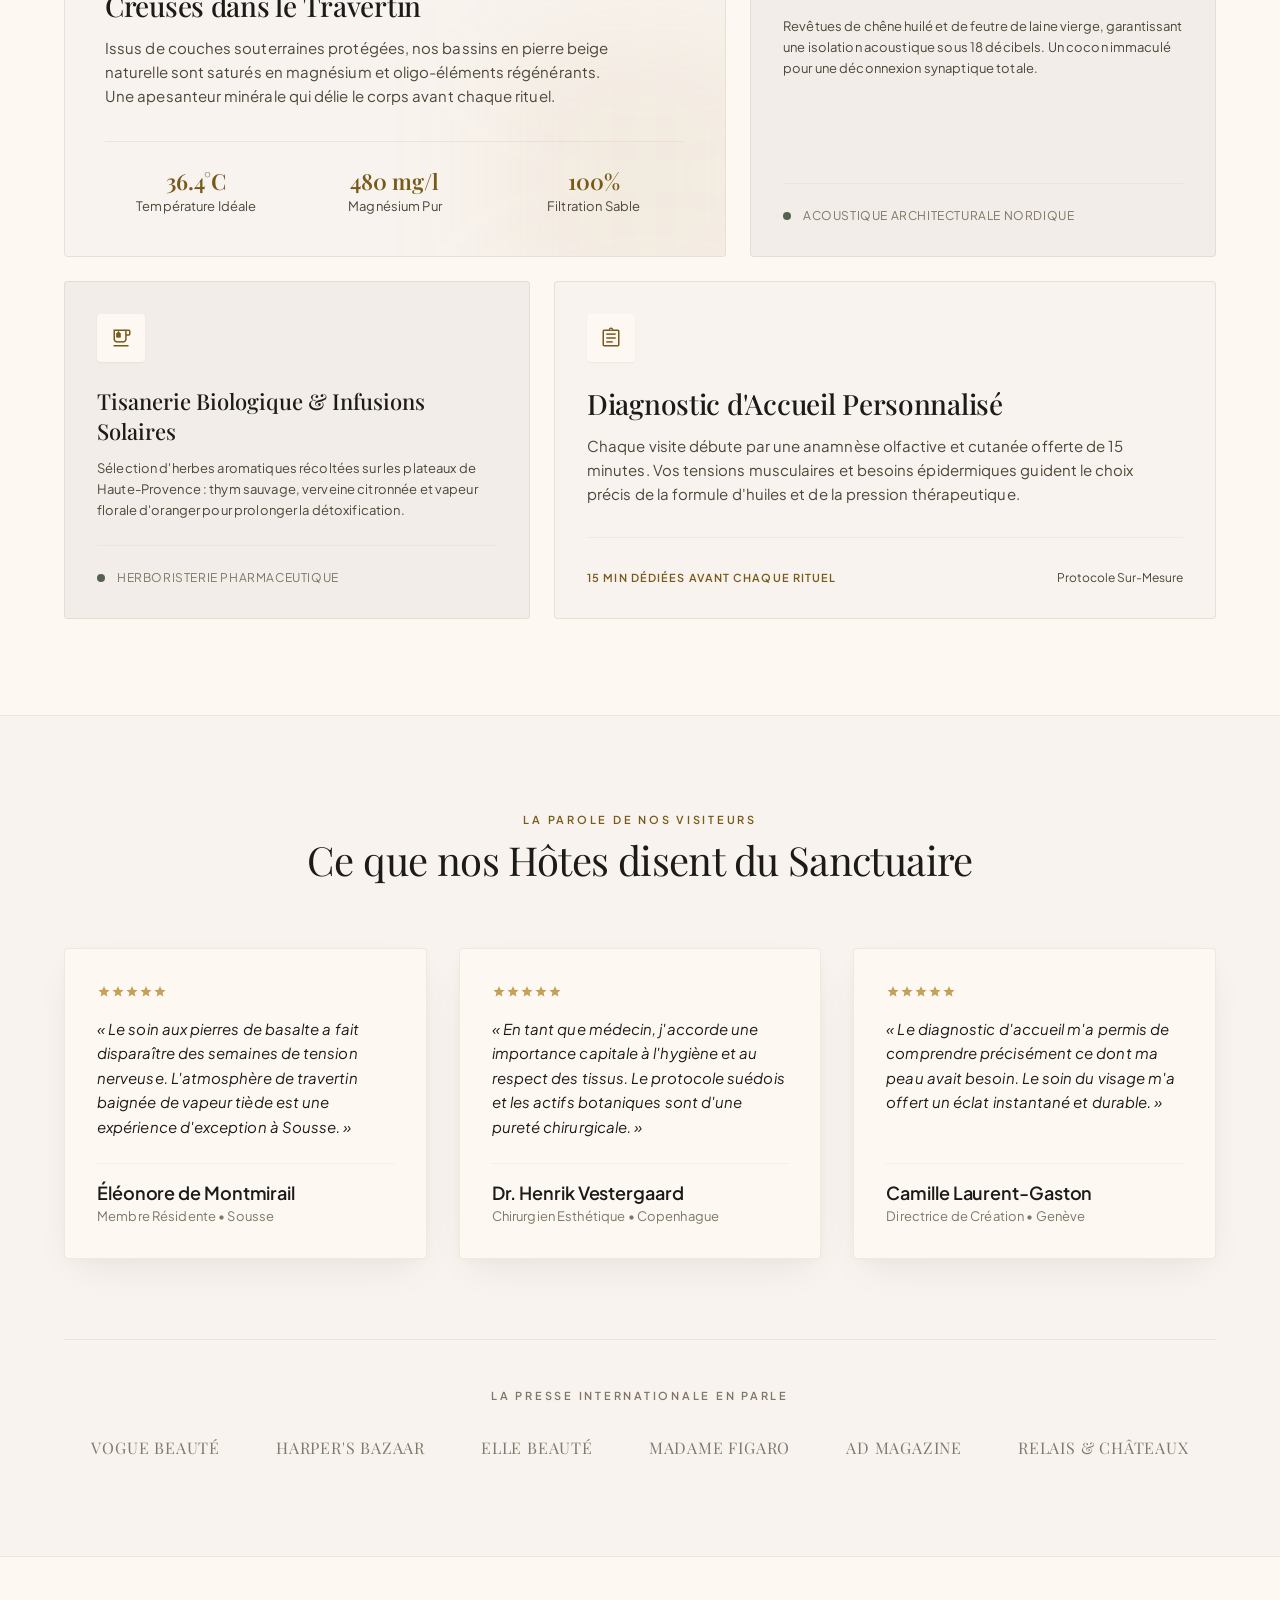
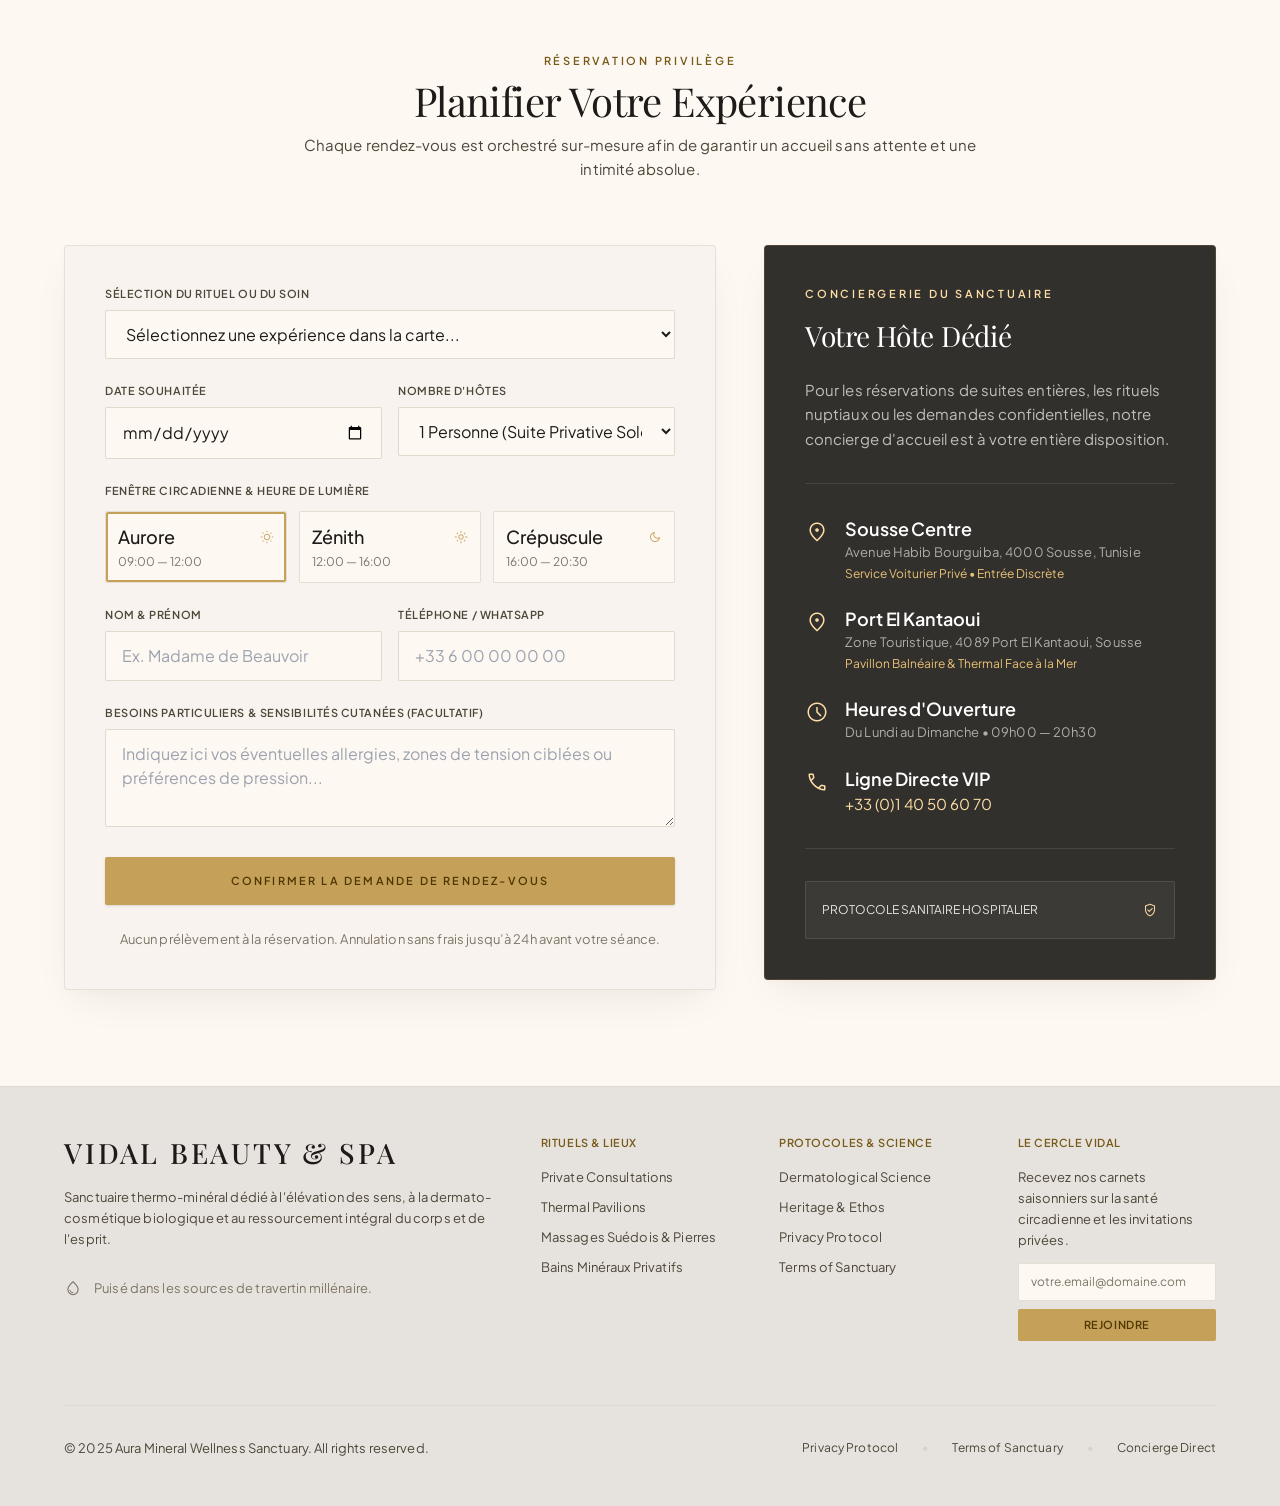
==== commit 39d2165a: "Lower hero group slightly and increase gap between badge and headline Co-authored-by: OpenBot <33560" ====
--- a/index.html
+++ b/index.html
@@ -152,7 +152,7 @@
 <!-- ========================================================
        HERO SECTION (FULL BLEED / 100vh / TRAVERTINE SANCTUARY)
   ======================================================== -->
-<section class="relative w-full min-h-screen flex items-start justify-center overflow-hidden pt-16 md:pt-20 pb-16">
+<section class="relative w-full min-h-screen flex items-start justify-center overflow-hidden pt-24 md:pt-28 pb-16">
 <!-- Hero Background Image Asset -->
 <div class="absolute inset-0 z-0">
 <img alt="Sanctuaire thermal minéral Vidal Beauty &amp; Spa avec bain de travertin baigné de vapeur et table de massage" class="w-full h-full object-cover transition-transform duration-1000 ease-out hero-shift" src="./assets/hero.jpg"/>
@@ -163,7 +163,7 @@
 <!-- Centered Hero Content -->
 <div class="relative z-10 max-w-5xl mx-auto px-margin-mobile md:px-margin-tablet text-center text-inverse-on-surface">
 <!-- Curated Pill Badge -->
-<div class="inline-flex items-center gap-2 px-4 py-1.5 rounded-full frosted-glass-dark border border-primary-container/30 mb-7 animate-fade-in shadow-sm">
+<div class="inline-flex items-center gap-2 px-4 py-1.5 rounded-full frosted-glass-dark border border-primary-container/30 mb-10 animate-fade-in shadow-sm">
 <span class="w-1.5 h-1.5 rounded-full bg-primary-fixed animate-pulse"></span>
 <span class="font-label-caps text-label-caps tracking-[0.22em] text-primary-fixed-dim uppercase text-[10px] md:text-label-caps">
           SANCTUAIRE SENSORIEL &amp; HAUTE MASSOTHÉRAPIE
